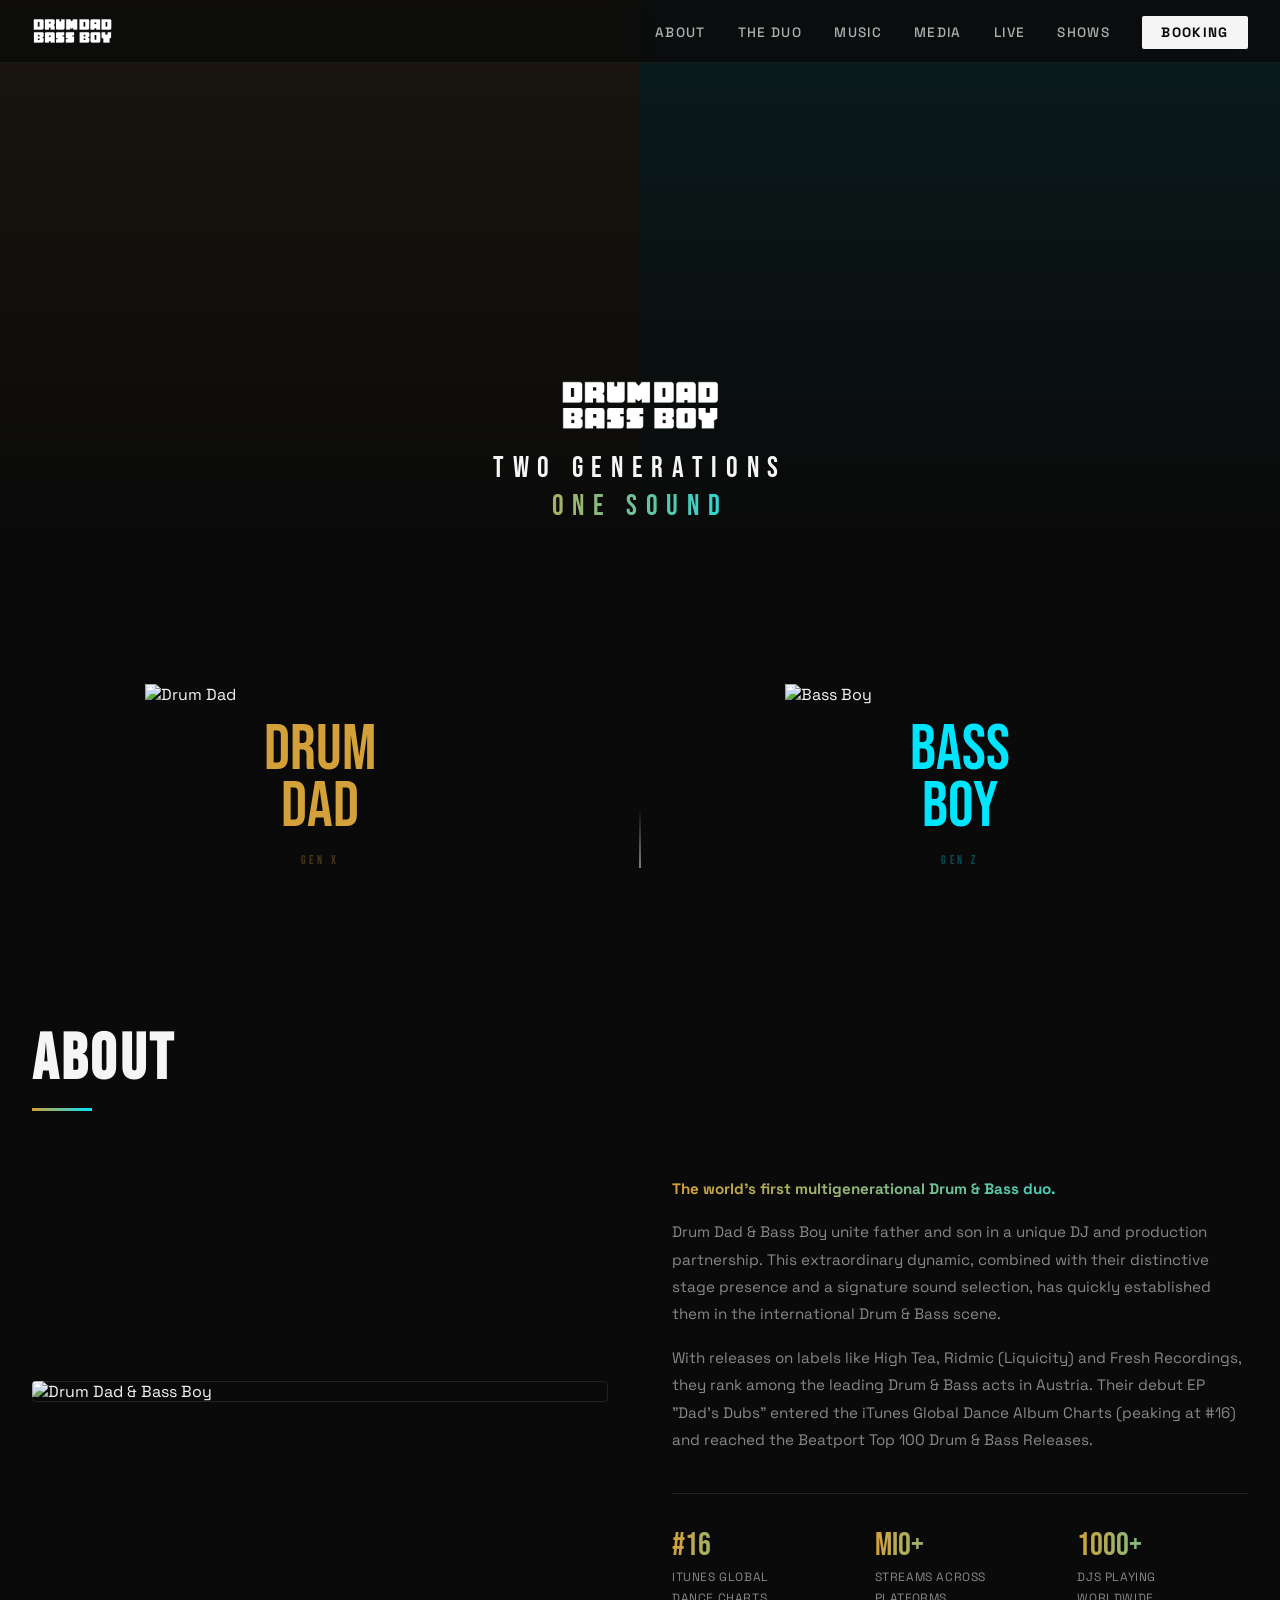
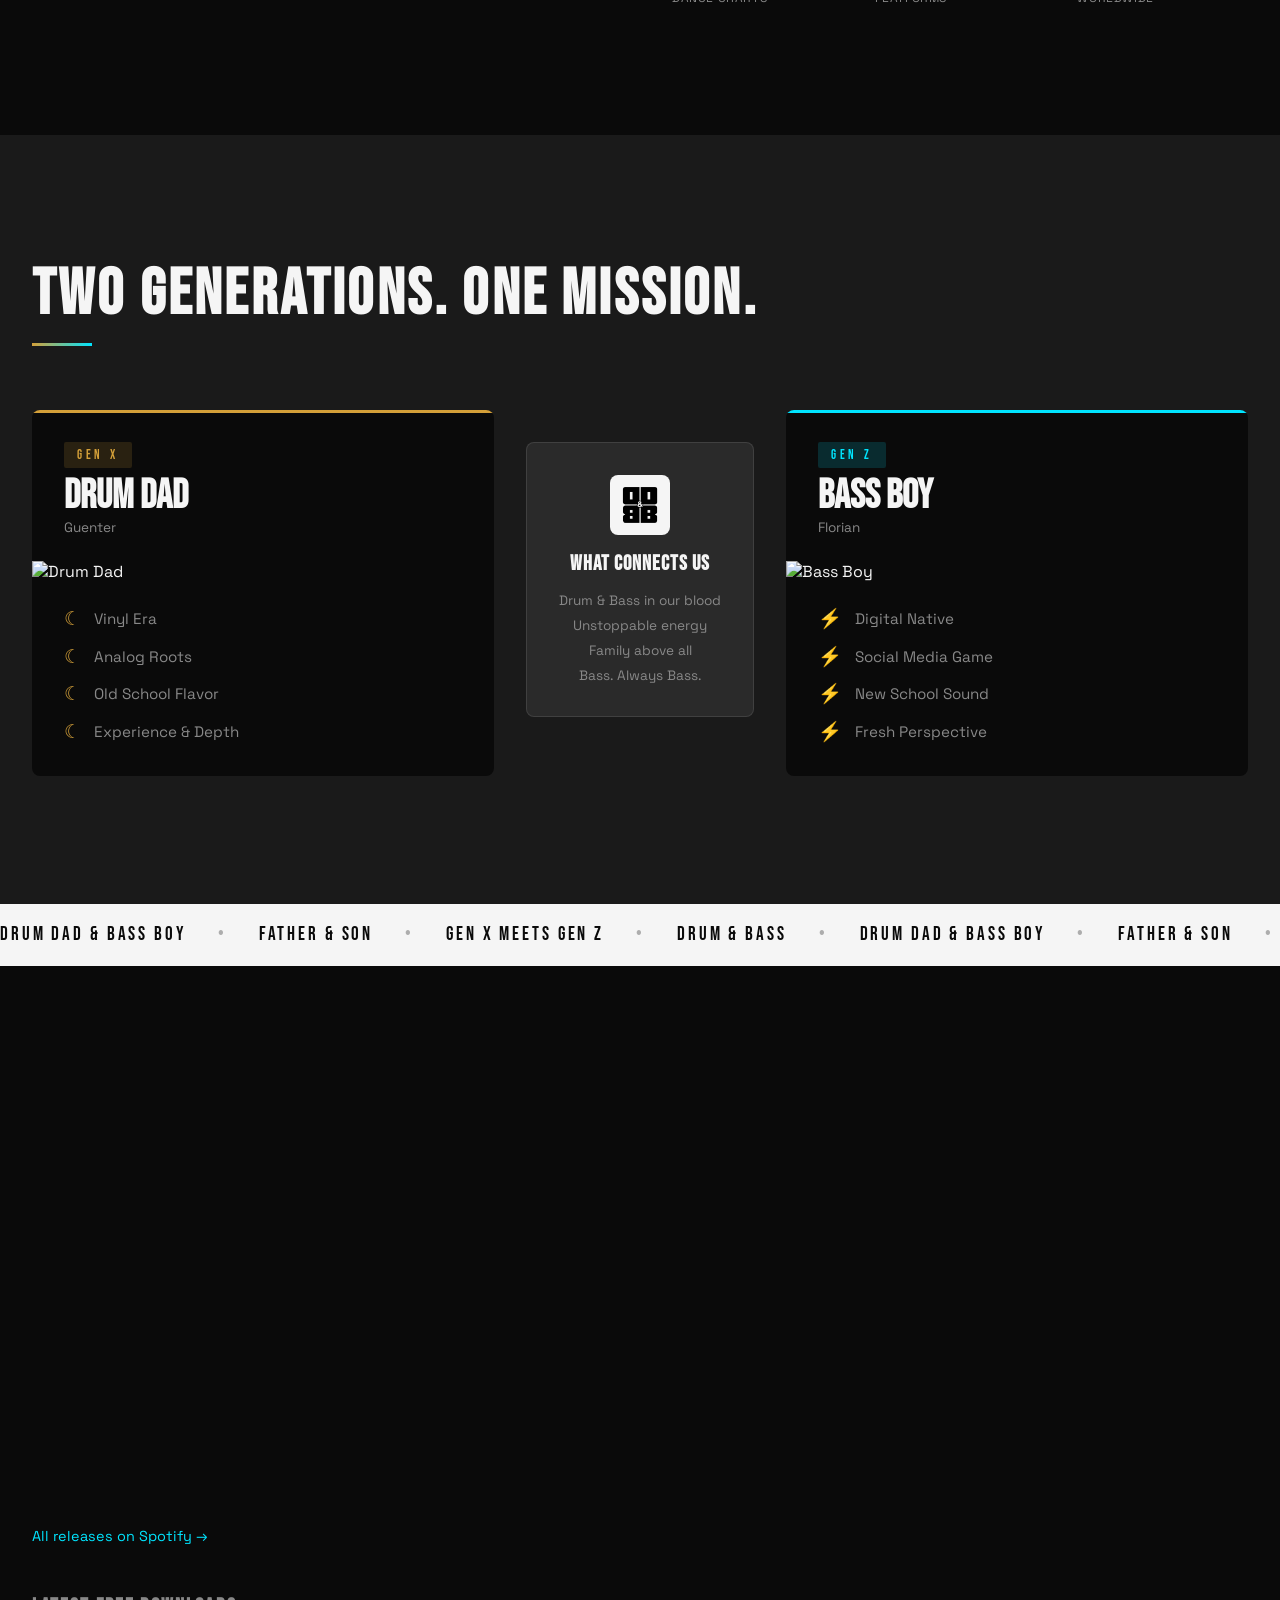
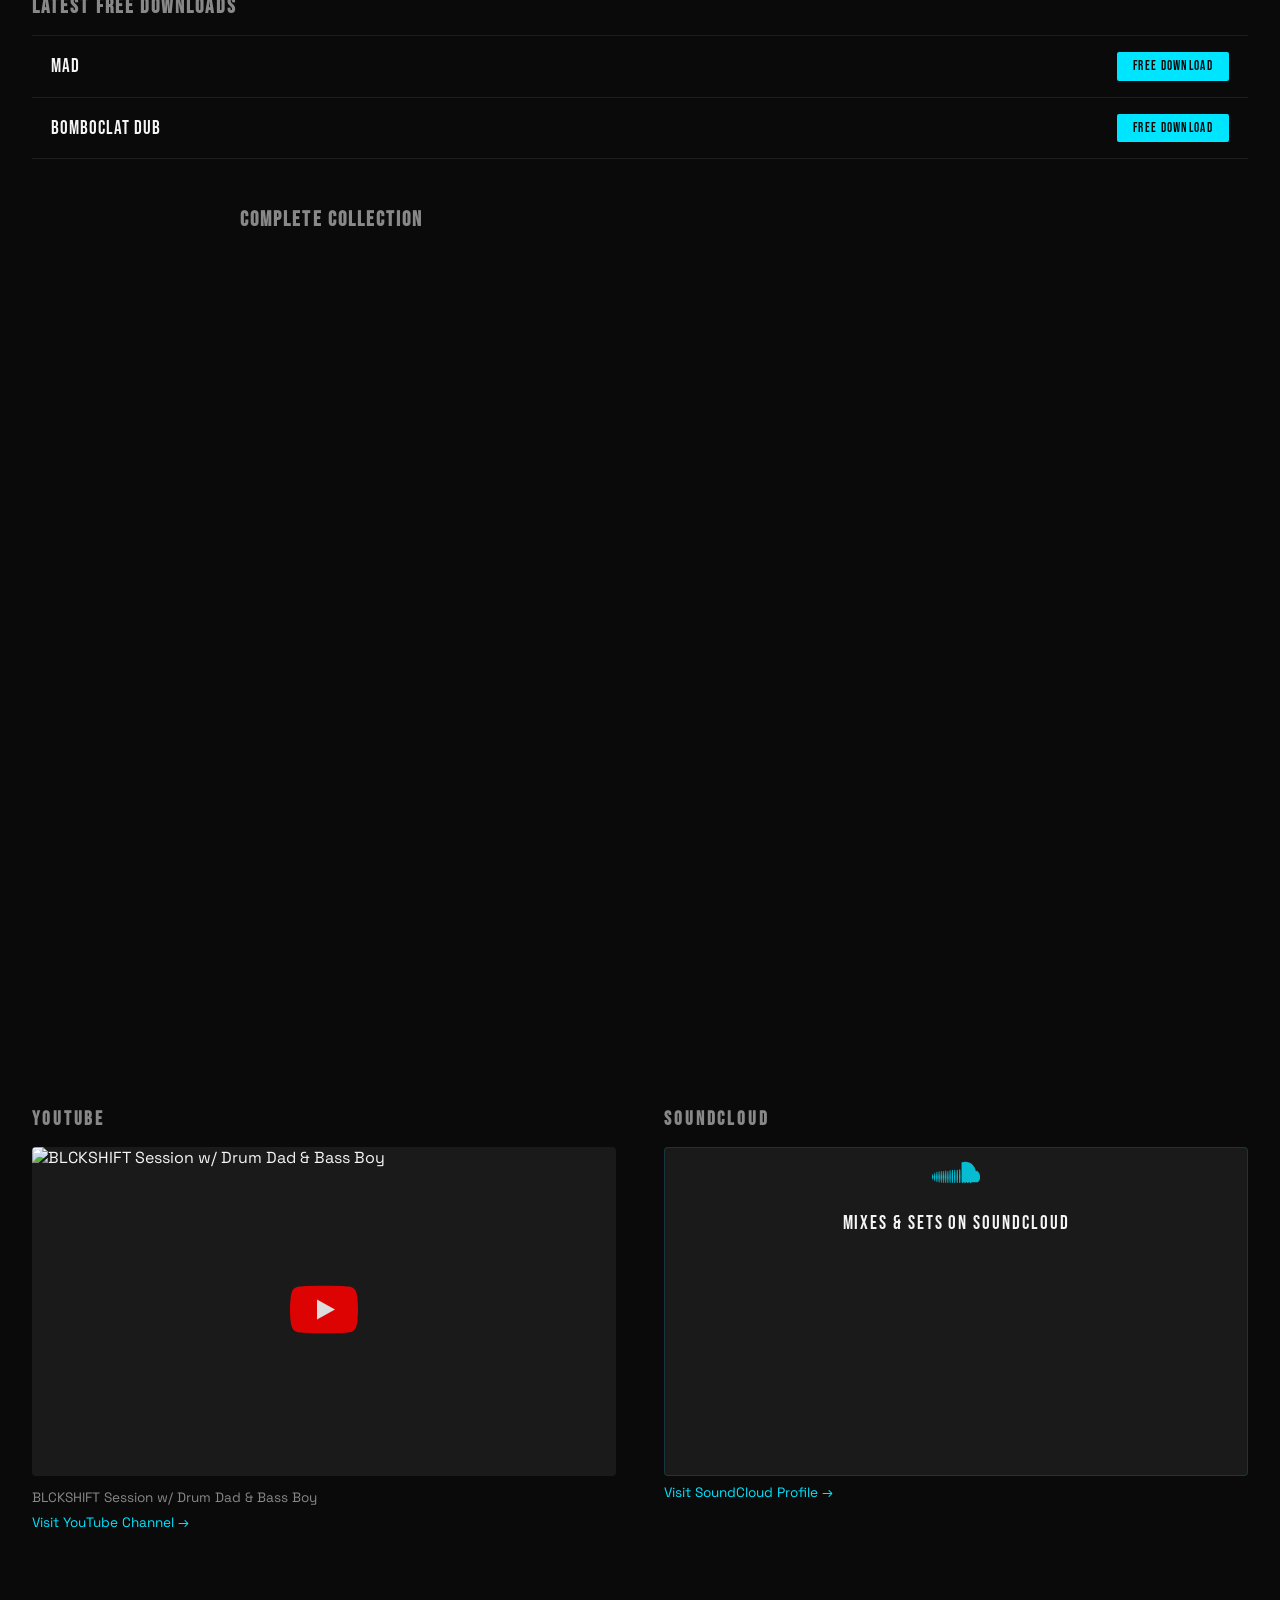
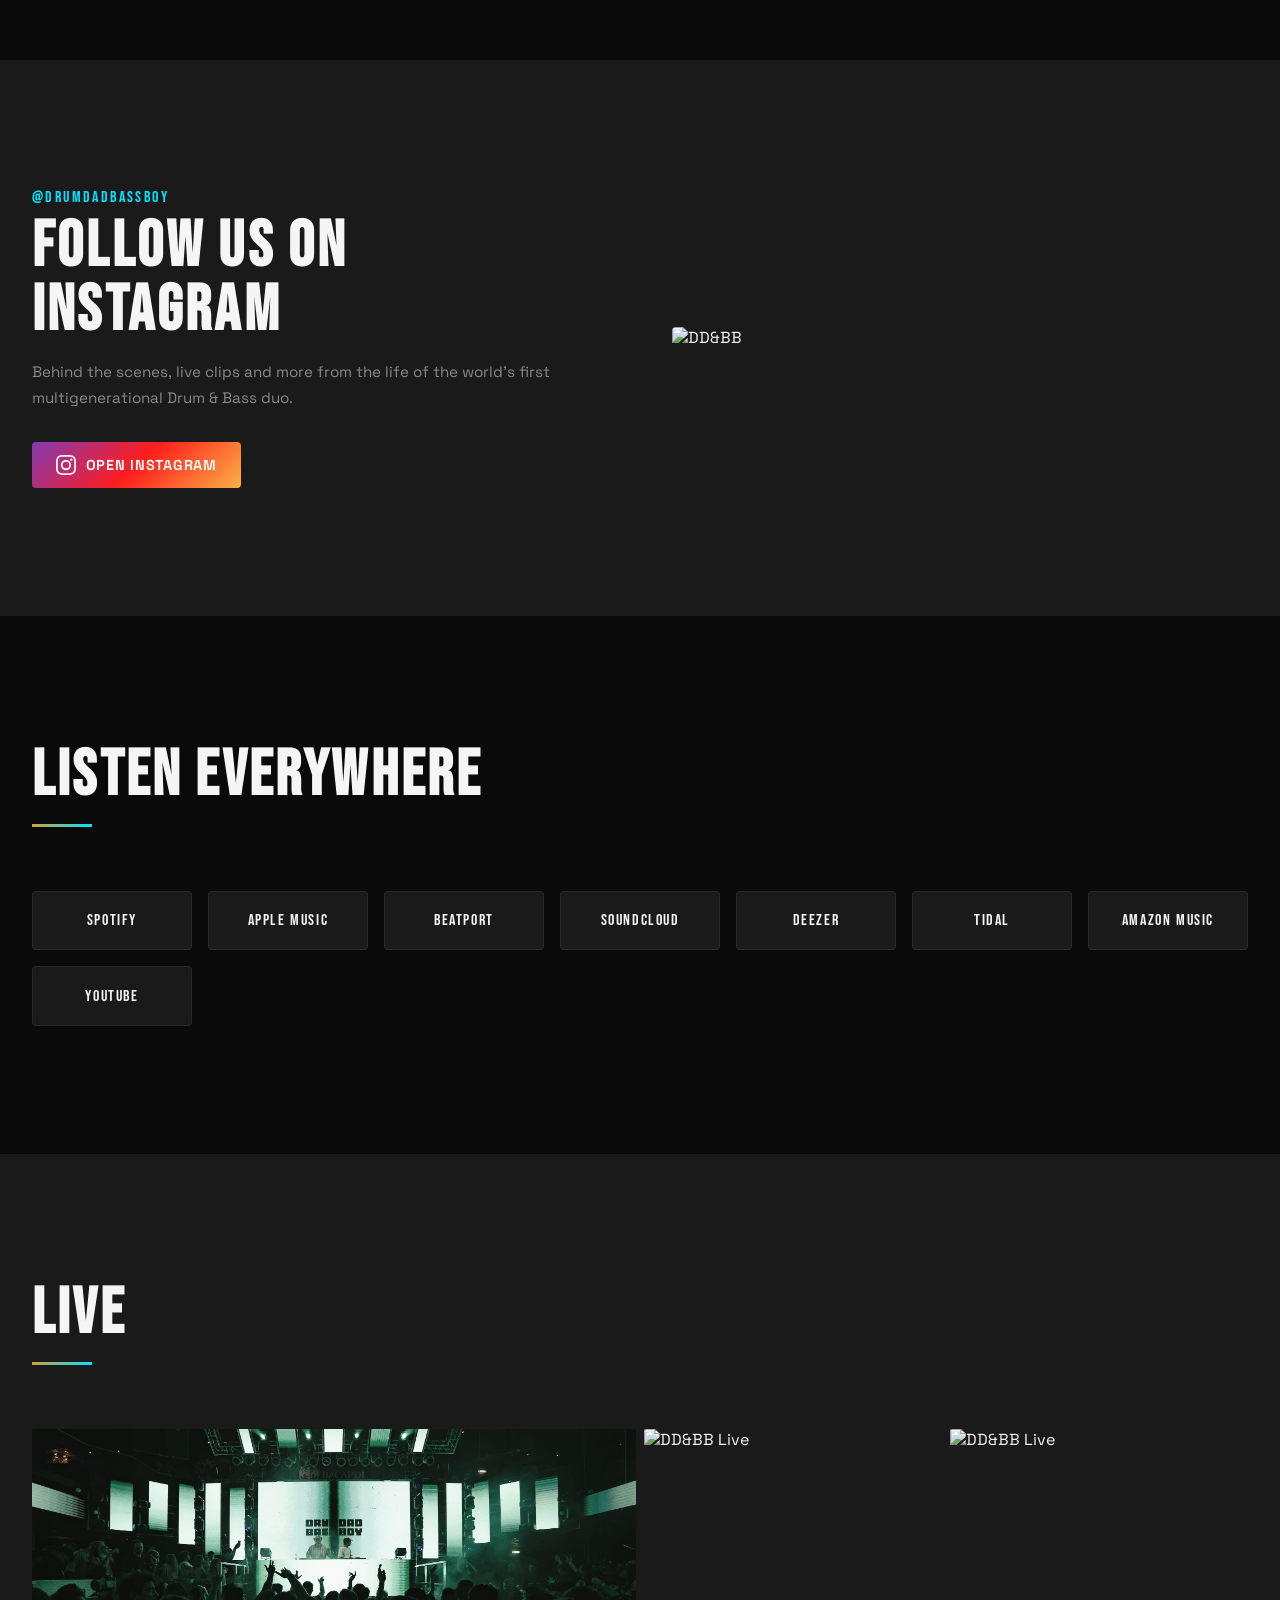
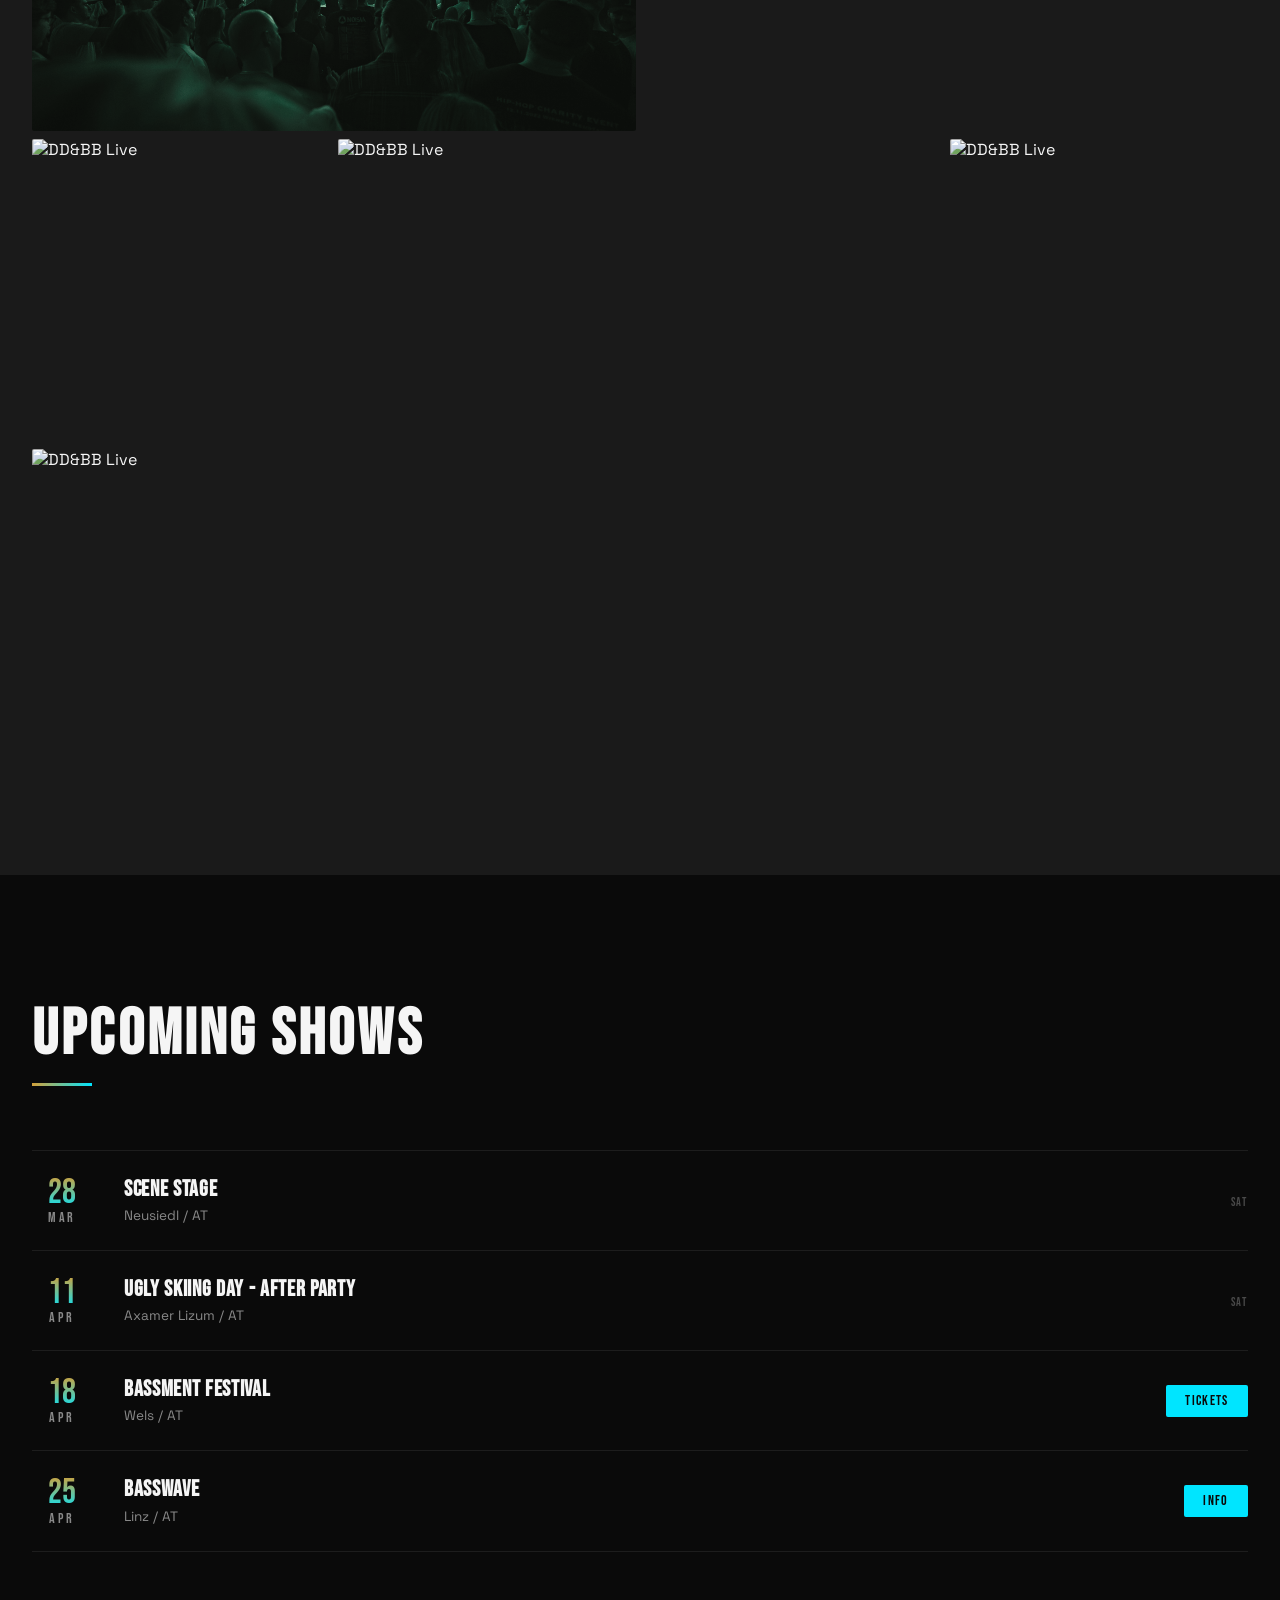
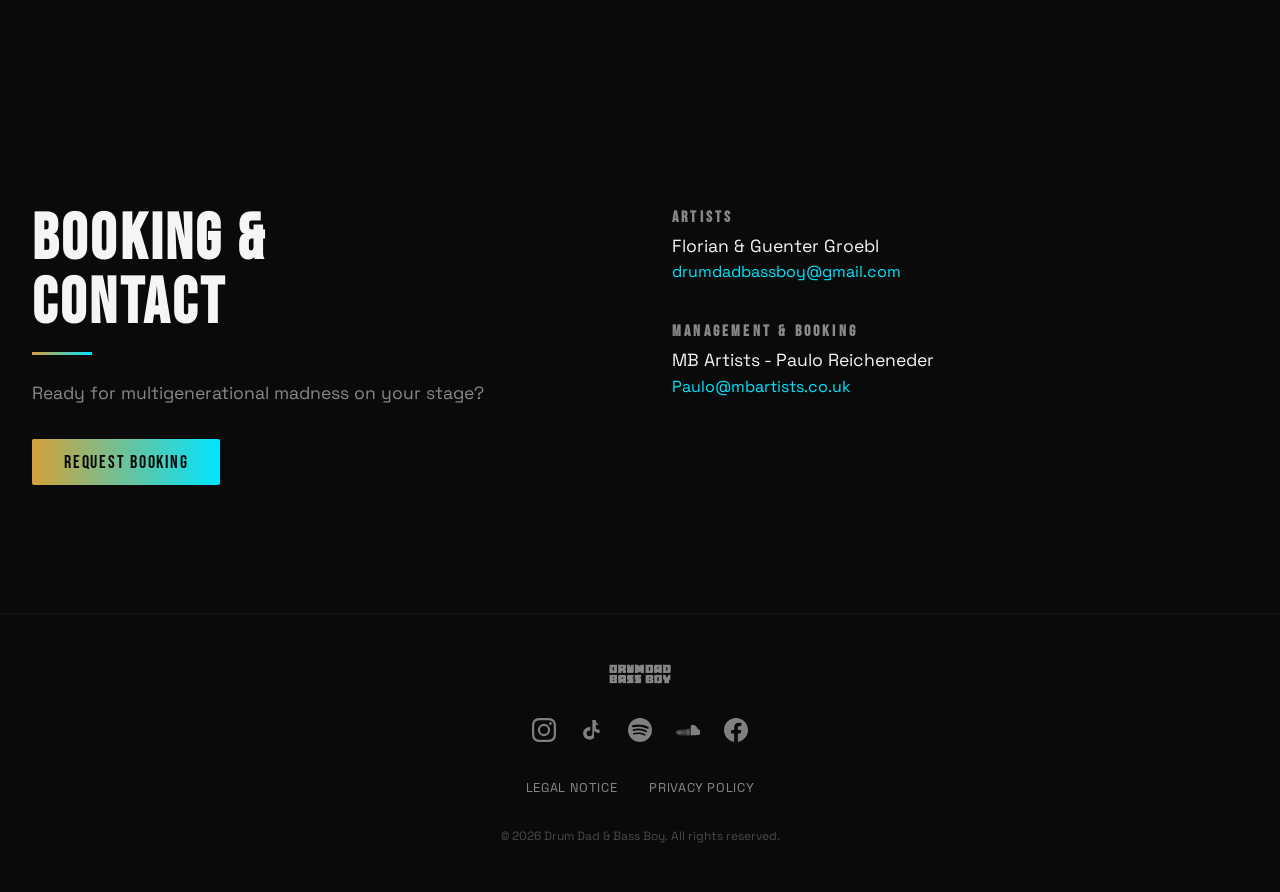
==== index.html @ fbc320bc "Initial commit: Drum Dad & Bass Boy homepage Full static website with hero, about, generations compa" ====
<!DOCTYPE html>
<html lang="en">
<head>
    <meta charset="UTF-8">
    <meta name="viewport" content="width=device-width, initial-scale=1.0">
    <title>Drum Dad & Bass Boy - The World's First Multigenerational DnB Duo</title>
    <meta name="description" content="Drum Dad & Bass Boy are the world's first multigenerational Drum & Bass duo. Father and son. Generation X meets Generation Z.">
    <link rel="preconnect" href="https://fonts.googleapis.com">
    <link rel="preconnect" href="https://fonts.gstatic.com" crossorigin>
    <link href="https://fonts.googleapis.com/css2?family=Space+Grotesk:wght@400;500;700&family=Bebas+Neue&display=swap" rel="stylesheet">
    <link rel="stylesheet" href="style.css">
    <link rel="stylesheet" href="legal.css">
</head>
<body>

    <!-- Navigation -->
    <nav class="nav" id="nav">
        <div class="nav-logo">
            <img src="assets/logo/DD&BB_LOGO_WHITE.png" alt="DD&BB Logo">
        </div>
        <button class="nav-toggle" id="navToggle" aria-label="Menu">
            <span></span>
            <span></span>
            <span></span>
        </button>
        <ul class="nav-links" id="navLinks">
            <li><a href="#about">About</a></li>
            <li><a href="#generations">The Duo</a></li>
            <li><a href="#music">Music</a></li>
            <li><a href="#media">Media</a></li>
            <li><a href="#live">Live</a></li>
            <li><a href="#shows">Shows</a></li>
            <li><a href="#booking" class="nav-cta">Booking</a></li>
        </ul>
    </nav>

    <!-- Hero Section - Split Screen -->
    <section class="hero" id="hero">
        <div class="hero-split hero-genx">
            <div class="hero-label">GEN X</div>
            <div class="hero-person">
                <img src="assets/images/DD-Look-1.png" alt="Drum Dad">
            </div>
            <div class="hero-name">DRUM<br>DAD</div>
        </div>
        <div class="hero-center">
            <div class="hero-logo">
                <img src="assets/logo/DD&BB_LOGO_WHITE.png" alt="Drum Dad & Bass Boy">
            </div>
            <div class="hero-tagline">
                <span class="tagline-line">Two Generations</span>
                <span class="tagline-line accent">One Sound</span>
            </div>
            <div class="hero-ampersand">&</div>
        </div>
        <div class="hero-split hero-genz">
            <div class="hero-label">GEN Z</div>
            <div class="hero-person">
                <img src="assets/images/BB-Look-1.png" alt="Bass Boy">
            </div>
            <div class="hero-name">BASS<br>BOY</div>
        </div>
        <div class="hero-scroll">
            <div class="scroll-line"></div>
        </div>
    </section>

    <!-- About Section -->
    <section class="section about" id="about">
        <div class="container">
            <div class="section-header">
                <h2 class="section-title">About</h2>
                <div class="section-line"></div>
            </div>
            <div class="about-content">
                <div class="about-image">
                    <img src="assets/images/DD&BB_2026_HQ.jpg" alt="Drum Dad & Bass Boy">
                </div>
                <div class="about-text">
                    <p class="about-lead">
                        The world's first multigenerational Drum&nbsp;&&nbsp;Bass duo.
                    </p>
                    <p>
                        Drum Dad & Bass Boy unite father and son in a unique DJ and production partnership.
                        This extraordinary dynamic, combined with their distinctive stage presence and a
                        signature sound selection, has quickly established them in the international Drum&nbsp;&&nbsp;Bass scene.
                    </p>
                    <p>
                        With releases on labels like High Tea, Ridmic (Liquicity) and Fresh Recordings, they rank
                        among the leading Drum&nbsp;&&nbsp;Bass acts in Austria. Their debut EP "Dad's Dubs" entered the
                        iTunes Global Dance Album Charts (peaking at #16) and reached the Beatport Top 100
                        Drum&nbsp;&&nbsp;Bass Releases.
                    </p>
                    <div class="about-stats">
                        <div class="stat">
                            <span class="stat-number">#16</span>
                            <span class="stat-label">iTunes Global<br>Dance Charts</span>
                        </div>
                        <div class="stat">
                            <span class="stat-number">Mio+</span>
                            <span class="stat-label">Streams across<br>Platforms</span>
                        </div>
                        <div class="stat">
                            <span class="stat-number">1000+</span>
                            <span class="stat-label">DJs playing<br>worldwide</span>
                        </div>
                    </div>
                </div>
            </div>
        </div>
    </section>

    <!-- Generations Section -->
    <section class="section generations" id="generations">
        <div class="container">
            <div class="section-header">
                <h2 class="section-title">Two Generations. One Mission.</h2>
                <div class="section-line"></div>
            </div>

            <div class="gen-comparison">
                <!-- Gen X Side -->
                <div class="gen-card gen-card-x">
                    <div class="gen-card-header">
                        <span class="gen-tag">GEN X</span>
                        <h3>DRUM DAD</h3>
                        <span class="gen-aka">Guenter</span>
                    </div>
                    <div class="gen-card-image">
                        <img src="assets/images/DD-Look-1.png" alt="Drum Dad">
                    </div>
                    <ul class="gen-traits">
                        <li><span class="trait-icon">&#9790;</span> Vinyl Era</li>
                        <li><span class="trait-icon">&#9790;</span> Analog Roots</li>
                        <li><span class="trait-icon">&#9790;</span> Old School Flavor</li>
                        <li><span class="trait-icon">&#9790;</span> Experience & Depth</li>
                    </ul>
                </div>

                <!-- Center - Shared -->
                <div class="gen-shared">
                    <div class="gen-shared-inner">
                        <div class="shared-icon">
                            <img src="assets/logo/DD&BB_BLACK.png" alt="DD&BB">
                        </div>
                        <h3>What Connects Us</h3>
                        <ul>
                            <li>Drum & Bass in our blood</li>
                            <li>Unstoppable energy</li>
                            <li>Family above all</li>
                            <li>Bass. Always Bass.</li>
                        </ul>
                    </div>
                </div>

                <!-- Gen Z Side -->
                <div class="gen-card gen-card-z">
                    <div class="gen-card-header">
                        <span class="gen-tag">GEN Z</span>
                        <h3>BASS BOY</h3>
                        <span class="gen-aka">Florian</span>
                    </div>
                    <div class="gen-card-image">
                        <img src="assets/images/BB-Look-1.png" alt="Bass Boy">
                    </div>
                    <ul class="gen-traits">
                        <li><span class="trait-icon">&#9889;</span> Digital Native</li>
                        <li><span class="trait-icon">&#9889;</span> Social Media Game</li>
                        <li><span class="trait-icon">&#9889;</span> New School Sound</li>
                        <li><span class="trait-icon">&#9889;</span> Fresh Perspective</li>
                    </ul>
                </div>
            </div>
        </div>
    </section>

    <!-- Marquee / Ticker -->
    <div class="ticker">
        <div class="ticker-inner">
            <span>DRUM DAD & BASS BOY</span>
            <span class="ticker-dot">&bull;</span>
            <span>FATHER & SON</span>
            <span class="ticker-dot">&bull;</span>
            <span>GEN X MEETS GEN Z</span>
            <span class="ticker-dot">&bull;</span>
            <span>DRUM & BASS</span>
            <span class="ticker-dot">&bull;</span>
            <span>DRUM DAD & BASS BOY</span>
            <span class="ticker-dot">&bull;</span>
            <span>FATHER & SON</span>
            <span class="ticker-dot">&bull;</span>
            <span>GEN X MEETS GEN Z</span>
            <span class="ticker-dot">&bull;</span>
            <span>DRUM & BASS</span>
            <span class="ticker-dot">&bull;</span>
            <span>DRUM DAD & BASS BOY</span>
            <span class="ticker-dot">&bull;</span>
            <span>FATHER & SON</span>
            <span class="ticker-dot">&bull;</span>
            <span>GEN X MEETS GEN Z</span>
            <span class="ticker-dot">&bull;</span>
            <span>DRUM & BASS</span>
            <span class="ticker-dot">&bull;</span>
        </div>
    </div>

    <!-- Music Section -->
    <section class="section music" id="music">
        <div class="container">
            <div class="section-header">
                <h2 class="section-title">Music</h2>
                <div class="section-line"></div>
            </div>
            <div class="music-grid">
                <!-- 2026 -->
                <div class="music-card music-card-featured">
                    <div class="music-card-inner">
                        <span class="music-year">2026</span>
                        <h3>Dad's Dubs Vol. 2</h3>
                        <p class="music-type">EP</p>
                    </div>
                </div>
                <div class="music-card">
                    <div class="music-card-inner">
                        <span class="music-year">2026</span>
                        <h3>STOP THE CAVALRY</h3>
                        <p class="music-type">Single</p>
                    </div>
                </div>
                <div class="music-card">
                    <div class="music-card-inner">
                        <span class="music-year">2026</span>
                        <h3>BOMBOCLAT DUB</h3>
                        <p class="music-type">Single</p>
                    </div>
                </div>
                <!-- 2025 -->
                <div class="music-card">
                    <div class="music-card-inner">
                        <span class="music-year">2025</span>
                        <h3>Let's Twist Again</h3>
                        <p class="music-type">Single</p>
                    </div>
                </div>
                <div class="music-card">
                    <div class="music-card-inner">
                        <span class="music-year">2025</span>
                        <h3>Fly</h3>
                        <p class="music-type">Single</p>
                    </div>
                </div>
                <div class="music-card">
                    <div class="music-card-inner">
                        <span class="music-year">2025</span>
                        <h3>HALLELUJAH</h3>
                        <p class="music-type">Single</p>
                    </div>
                </div>
                <div class="music-card">
                    <div class="music-card-inner">
                        <span class="music-year">2025</span>
                        <h3>ELECTRIC</h3>
                        <p class="music-type">Single</p>
                    </div>
                </div>
                <div class="music-card">
                    <div class="music-card-inner">
                        <span class="music-year">2025</span>
                        <h3>THIS IS WHY WE RAVE</h3>
                        <p class="music-type">Single</p>
                    </div>
                </div>
                <div class="music-card music-card-featured">
                    <div class="music-card-inner">
                        <span class="music-year">2025</span>
                        <h3>Dad's Dubs</h3>
                        <p class="music-type">EP</p>
                        <p class="music-chart">iTunes Global Dance Charts #16</p>
                    </div>
                </div>
                <div class="music-card">
                    <div class="music-card-inner">
                        <span class="music-year">2025</span>
                        <h3>DOJO</h3>
                        <p class="music-type">Single</p>
                    </div>
                </div>
            </div>

            <a href="https://open.spotify.com/artist/3UyclZxeiOyCtZyiWmUbBm" target="_blank" rel="noopener" class="music-all-link">
                All releases on Spotify &rarr;
            </a>

            <!-- Free Downloads -->
            <div class="music-free-downloads">
                <h3 class="music-player-title">Latest Free Downloads</h3>
                <div class="free-download-list">
                    <a href="https://soundcloud.com/exertrecords/drum-dad-bass-boy-mad-free" target="_blank" rel="noopener" class="free-download-item">
                        <span class="free-download-name">MAD</span>
                        <span class="free-download-btn">Free Download</span>
                    </a>
                    <a href="https://hypeddit.com/drumdadbassboy/bomboclatdub" target="_blank" rel="noopener" class="free-download-item">
                        <span class="free-download-name">BOMBOCLAT DUB</span>
                        <span class="free-download-btn">Free Download</span>
                    </a>
                </div>
            </div>

            <!-- Spotify Playlist Embed -->
            <div class="music-player">
                <h3 class="music-player-title">Complete Collection</h3>
                <iframe
                    style="border-radius:12px"
                    src="https://open.spotify.com/embed/playlist/08pdpqBhqSUFAJ5hPIXmwg?utm_source=generator&theme=0"
                    width="100%"
                    height="452"
                    frameBorder="0"
                    allowfullscreen=""
                    allow="autoplay; clipboard-write; encrypted-media; fullscreen; picture-in-picture"
                    loading="lazy">
                </iframe>
            </div>
        </div>
    </section>

    <!-- YouTube & SoundCloud Section -->
    <section class="section media" id="media">
        <div class="container">
            <div class="section-header">
                <h2 class="section-title">Videos & Mixes</h2>
                <div class="section-line"></div>
            </div>

            <div class="media-grid">
                <!-- YouTube -->
                <div class="media-block">
                    <h3 class="media-block-title">YouTube</h3>
                    <a href="https://www.youtube.com/watch?v=LeeassiC_Lw" target="_blank" rel="noopener" class="media-thumb">
                        <img src="https://img.youtube.com/vi/LeeassiC_Lw/maxresdefault.jpg" alt="BLCKSHIFT Session w/ Drum Dad &amp; Bass Boy" loading="lazy">
                        <div class="media-play-btn">
                            <svg viewBox="0 0 68 48" width="68" height="48"><path d="M66.52 7.74c-.78-2.93-2.49-5.41-5.42-6.19C55.79.13 34 0 34 0S12.21.13 6.9 1.55c-2.93.78-4.63 3.26-5.42 6.19C.06 13.05 0 24 0 24s.06 10.95 1.48 16.26c.78 2.93 2.49 5.41 5.42 6.19C12.21 47.87 34 48 34 48s21.79-.13 27.1-1.55c2.93-.78 4.63-3.26 5.42-6.19C67.94 34.95 68 24 68 24s-.06-10.95-1.48-16.26z" fill="red"/><path d="M45 24L27 14v20" fill="white"/></svg>
                        </div>
                    </a>
                    <p class="media-caption">BLCKSHIFT Session w/ Drum Dad & Bass Boy</p>
                    <a href="https://www.youtube.com/@drumdadbassboy/" target="_blank" rel="noopener" class="media-channel-link">
                        Visit YouTube Channel &rarr;
                    </a>
                </div>

                <!-- SoundCloud -->
                <div class="media-block">
                    <h3 class="media-block-title">SoundCloud</h3>
                    <a href="https://soundcloud.com/drumdadbassboy" target="_blank" rel="noopener" class="media-thumb media-thumb-sc">
                        <div class="media-sc-content">
                            <svg viewBox="0 0 24 24" width="48" height="48" fill="var(--genz-primary)" opacity="0.8"><path d="M1.175 12.225c-.051 0-.094.046-.101.1l-.233 2.154.233 2.105c.007.058.05.098.101.098.05 0 .09-.04.099-.098l.255-2.105-.27-2.154c-.009-.06-.05-.1-.1-.1m-.899.828c-.06 0-.091.037-.104.094L0 14.479l.172 1.282c.013.06.045.094.104.094.057 0 .09-.035.104-.094l.21-1.282-.21-1.332c-.014-.057-.047-.094-.104-.094m1.844-1.18c-.065 0-.11.05-.116.116l-.213 2.49.213 2.431c.006.065.051.116.116.116.063 0 .11-.051.116-.116l.236-2.431-.236-2.49c-.007-.066-.053-.115-.116-.115m.882-.138c-.073 0-.128.058-.132.131l-.2 2.628.2 2.572c.004.074.059.131.132.131s.127-.057.133-.131l.222-2.572-.222-2.628c-.006-.073-.06-.131-.133-.131m.903-.088c-.081 0-.142.063-.148.146l-.186 2.716.186 2.652c.006.082.067.146.148.146.079 0 .14-.064.148-.146l.209-2.652-.209-2.716c-.008-.083-.069-.146-.148-.146m.947-.157c-.09 0-.158.07-.164.162l-.175 2.873.175 2.766c.006.09.075.162.164.162.088 0 .157-.071.164-.162l.196-2.766-.196-2.873c-.007-.092-.076-.162-.164-.162m.986 0c-.098 0-.174.08-.179.178l-.164 2.873.164 2.783c.005.098.081.178.179.178.097 0 .173-.08.18-.178l.184-2.783-.184-2.873c-.007-.098-.083-.178-.18-.178m1.026-.263c-.105 0-.189.085-.192.192l-.153 3.136.153 2.798c.003.106.087.192.192.192.104 0 .189-.086.192-.192l.172-2.798-.172-3.136c-.003-.107-.088-.192-.192-.192m1.07.263c-.114 0-.204.093-.207.21l-.14 2.873.14 2.746c.003.116.093.21.207.21.113 0 .203-.094.207-.21l.16-2.746-.16-2.873c-.004-.117-.094-.21-.207-.21m1.11-.463c-.12 0-.219.1-.222.222l-.13 3.336.13 2.723c.003.121.102.222.222.222.12 0 .218-.101.222-.222l.146-2.723-.146-3.336c-.004-.122-.102-.222-.222-.222m1.15-.122c-.13 0-.235.108-.236.24l-.12 3.459.12 2.689c.001.13.107.238.236.238.13 0 .235-.108.238-.238l.134-2.689-.134-3.46c-.003-.13-.108-.239-.238-.239m1.186-.092c-.137 0-.249.114-.251.253l-.11 3.551.11 2.665c.002.138.114.253.251.253.138 0 .25-.115.254-.253l.123-2.665-.123-3.551c-.004-.139-.116-.253-.254-.253m1.225.012c-.146 0-.267.122-.268.27l-.099 3.539.099 2.64c.001.147.122.27.268.27.146 0 .266-.123.27-.27l.112-2.64-.112-3.54c-.004-.147-.124-.269-.27-.269m1.264-.207c-.154 0-.283.13-.284.287l-.089 3.746.089 2.613c.001.155.13.287.284.287.154 0 .282-.132.286-.287l.1-2.613-.1-3.746c-.004-.157-.132-.287-.286-.287m1.303-.07c-.162 0-.298.137-.3.301l-.078 3.816.078 2.587c.002.163.138.301.3.301.163 0 .298-.138.302-.301l.088-2.587-.088-3.816c-.004-.164-.14-.3-.302-.3m1.334.262c-.17 0-.312.145-.314.317l-.067 3.554.067 2.56c.002.17.144.316.314.316.17 0 .312-.146.316-.316l.076-2.56-.076-3.554c-.004-.172-.146-.317-.316-.317m1.378-.586c-.177 0-.324.15-.326.33l-.057 4.14.057 2.528c.002.178.149.33.326.33.177 0 .324-.152.328-.33l.064-2.528-.064-4.14c-.004-.18-.15-.33-.328-.33m1.41.334c-.186 0-.34.155-.34.344l-.048 3.806.048 2.504c0 .188.154.344.34.344.187 0 .34-.157.344-.344l.054-2.504-.054-3.806c-.003-.189-.157-.344-.344-.344m3.693.93c-.397 0-.779.065-1.137.19-.236-2.671-2.497-4.754-5.258-4.754-.537 0-1.063.086-1.562.247-.186.061-.25.124-.251.247v9.394c.002.13.106.24.236.25h7.972A3.25 3.25 0 0024 14.122a3.25 3.25 0 00-3.248-3.248"/></svg>
                            <span class="media-sc-label">Mixes & Sets on SoundCloud</span>
                        </div>
                    </a>
                    <a href="https://soundcloud.com/drumdadbassboy" target="_blank" rel="noopener" class="media-channel-link">
                        Visit SoundCloud Profile &rarr;
                    </a>
                </div>
            </div>
        </div>
    </section>

    <!-- Instagram Section -->
    <section class="section instagram" id="instagram">
        <div class="container">
            <div class="instagram-cta">
                <div class="instagram-text">
                    <span class="instagram-tag">@drumdadbassboy</span>
                    <h2 class="section-title">Follow Us on Instagram</h2>
                    <p class="instagram-desc">Behind the scenes, live clips and more from the life of the world's first multigenerational Drum & Bass duo.</p>
                    <a href="https://www.instagram.com/drumdadbassboy/" target="_blank" rel="noopener" class="instagram-btn">
                        <svg viewBox="0 0 24 24" width="20" height="20" fill="currentColor"><path d="M12 2.163c3.204 0 3.584.012 4.85.07 3.252.148 4.771 1.691 4.919 4.919.058 1.265.069 1.645.069 4.849 0 3.205-.012 3.584-.069 4.849-.149 3.225-1.664 4.771-4.919 4.919-1.266.058-1.644.07-4.85.07-3.204 0-3.584-.012-4.849-.07-3.26-.149-4.771-1.699-4.919-4.92-.058-1.265-.07-1.644-.07-4.849 0-3.204.013-3.583.07-4.849.149-3.227 1.664-4.771 4.919-4.919 1.266-.057 1.645-.069 4.849-.069zM12 0C8.741 0 8.333.014 7.053.072 2.695.272.273 2.69.073 7.052.014 8.333 0 8.741 0 12c0 3.259.014 3.668.072 4.948.2 4.358 2.618 6.78 6.98 6.98C8.333 23.986 8.741 24 12 24c3.259 0 3.668-.014 4.948-.072 4.354-.2 6.782-2.618 6.979-6.98.059-1.28.073-1.689.073-4.948 0-3.259-.014-3.667-.072-4.947-.196-4.354-2.617-6.78-6.979-6.98C15.668.014 15.259 0 12 0zm0 5.838a6.162 6.162 0 100 12.324 6.162 6.162 0 000-12.324zM12 16a4 4 0 110-8 4 4 0 010 8zm6.406-11.845a1.44 1.44 0 100 2.881 1.44 1.44 0 000-2.881z"/></svg>
                        Open Instagram
                    </a>
                </div>
                <div class="instagram-visual">
                    <img src="assets/images/DDBB-LOOK-1.png" alt="DD&BB" loading="lazy">
                </div>
            </div>
        </div>
    </section>

    <!-- Platforms Section -->
    <section class="section platforms" id="platforms">
        <div class="container">
            <div class="section-header">
                <h2 class="section-title">Listen Everywhere</h2>
                <div class="section-line"></div>
            </div>
            <div class="platforms-grid">
                <a href="https://open.spotify.com/artist/3UyclZxeiOyCtZyiWmUbBm" target="_blank" rel="noopener" class="platform-link">
                    <span class="platform-name">Spotify</span>
                </a>
                <a href="https://music.apple.com/at/artist/drum-dad-bass-boy/1734491818" target="_blank" rel="noopener" class="platform-link">
                    <span class="platform-name">Apple Music</span>
                </a>
                <a href="https://www.beatport.com/artist/drum-dad-and-bass-boy/1178076" target="_blank" rel="noopener" class="platform-link">
                    <span class="platform-name">Beatport</span>
                </a>
                <a href="https://soundcloud.com/drumdadbassboy" target="_blank" rel="noopener" class="platform-link">
                    <span class="platform-name">SoundCloud</span>
                </a>
                <a href="https://www.deezer.com/artist/244498212" target="_blank" rel="noopener" class="platform-link">
                    <span class="platform-name">Deezer</span>
                </a>
                <a href="https://tidal.com/browse/artist/43642683" target="_blank" rel="noopener" class="platform-link">
                    <span class="platform-name">Tidal</span>
                </a>
                <a href="https://music.amazon.com/artists/B0CY54X8BW/drum-dad-bass-boy" target="_blank" rel="noopener" class="platform-link">
                    <span class="platform-name">Amazon Music</span>
                </a>
                <a href="https://www.youtube.com/@drumdadbassboy/" target="_blank" rel="noopener" class="platform-link">
                    <span class="platform-name">YouTube</span>
                </a>
            </div>
        </div>
    </section>

    <!-- Live / Gallery Section -->
    <section class="section live" id="live">
        <div class="container">
            <div class="section-header">
                <h2 class="section-title">Live</h2>
                <div class="section-line"></div>
            </div>
            <div class="gallery">
                <div class="gallery-item gallery-large">
                    <img src="assets/images/DD&BB_LIVE_1.jpg" alt="DD&BB Live" loading="lazy">
                </div>
                <div class="gallery-item">
                    <img src="assets/images/DD&BB_LIVE_2.jpg" alt="DD&BB Live" loading="lazy">
                </div>
                <div class="gallery-item">
                    <img src="assets/images/DD&BB_LIVE_7.jpg" alt="DD&BB Live" loading="lazy">
                </div>
                <div class="gallery-item">
                    <img src="assets/images/DD&BB_LIVE_11.jpg" alt="DD&BB Live" loading="lazy">
                </div>
                <div class="gallery-item gallery-large">
                    <img src="assets/images/DD&BB_LIVE_13.jpg" alt="DD&BB Live" loading="lazy">
                </div>
                <div class="gallery-item">
                    <img src="assets/images/DD&BB_LIVE_14.jpg" alt="DD&BB Live" loading="lazy">
                </div>
                <div class="gallery-item">
                    <img src="assets/images/DD&BB_LIVE_15.jpg" alt="DD&BB Live" loading="lazy">
                </div>
            </div>
        </div>
    </section>

    <!-- Shows / Events Section -->
    <section class="section shows" id="shows">
        <div class="container">
            <div class="section-header">
                <h2 class="section-title">Upcoming Shows</h2>
                <div class="section-line"></div>
            </div>
            <div class="shows-list">
                <div class="show-item">
                    <div class="show-date">
                        <span class="show-day">28</span>
                        <span class="show-month">MAR</span>
                    </div>
                    <div class="show-info">
                        <h3>Scene Stage</h3>
                        <p class="show-location">Neusiedl / AT</p>
                    </div>
                    <div class="show-action">
                        <span class="show-badge">SAT</span>
                    </div>
                </div>
                <div class="show-item">
                    <div class="show-date">
                        <span class="show-day">11</span>
                        <span class="show-month">APR</span>
                    </div>
                    <div class="show-info">
                        <h3>Ugly Skiing Day - After Party</h3>
                        <p class="show-location">Axamer Lizum / AT</p>
                    </div>
                    <div class="show-action">
                        <span class="show-badge">SAT</span>
                    </div>
                </div>
                <div class="show-item">
                    <div class="show-date">
                        <span class="show-day">18</span>
                        <span class="show-month">APR</span>
                    </div>
                    <div class="show-info">
                        <h3>Bassment Festival</h3>
                        <p class="show-location">Wels / AT</p>
                    </div>
                    <div class="show-action">
                        <a href="https://bassmentfestival.at/" target="_blank" rel="noopener" class="show-ticket">Tickets</a>
                    </div>
                </div>
                <div class="show-item">
                    <div class="show-date">
                        <span class="show-day">25</span>
                        <span class="show-month">APR</span>
                    </div>
                    <div class="show-info">
                        <h3>Basswave</h3>
                        <p class="show-location">Linz / AT</p>
                    </div>
                    <div class="show-action">
                        <a href="https://www.instagram.com/basswave_at/" target="_blank" rel="noopener" class="show-ticket">Info</a>
                    </div>
                </div>
            </div>
        </div>
    </section>

    <!-- Booking / Contact Section -->
    <section class="section booking" id="booking">
        <div class="container">
            <div class="booking-split">
                <div class="booking-left">
                    <h2 class="section-title">Booking &<br>Contact</h2>
                    <div class="section-line"></div>
                    <p class="booking-subtitle">Ready for multigenerational madness on your stage?</p>
                    <a href="https://one.systemonesoftware.com/webform.aspx?key=52d2dc16ae8e4235872e2414a0d36c4e" target="_blank" rel="noopener" class="booking-request-btn">Request Booking</a>
                </div>
                <div class="booking-right">
                    <div class="booking-contact">
                        <div class="contact-block">
                            <h3>Artists</h3>
                            <p>Florian & Guenter Groebl</p>
                            <a href="mailto:drumdadbassboy@gmail.com">drumdadbassboy@gmail.com</a>
                        </div>
                        <div class="contact-block">
                            <h3>Management & Booking</h3>
                            <p>MB Artists - Paulo Reicheneder</p>
                            <a href="mailto:Paulo@mbartists.co.uk">Paulo@mbartists.co.uk</a>
                        </div>
                    </div>
                </div>
            </div>
        </div>
    </section>

    <!-- Footer -->
    <footer class="footer">
        <div class="container">
            <div class="footer-inner">
                <div class="footer-logo">
                    <img src="assets/logo/DD&BB_LOGO_WHITE.png" alt="DD&BB">
                </div>
                <div class="footer-social">
                    <a href="https://www.instagram.com/drumdadbassboy/" target="_blank" rel="noopener" aria-label="Instagram">
                        <svg viewBox="0 0 24 24" width="24" height="24" fill="currentColor"><path d="M12 2.163c3.204 0 3.584.012 4.85.07 3.252.148 4.771 1.691 4.919 4.919.058 1.265.069 1.645.069 4.849 0 3.205-.012 3.584-.069 4.849-.149 3.225-1.664 4.771-4.919 4.919-1.266.058-1.644.07-4.85.07-3.204 0-3.584-.012-4.849-.07-3.26-.149-4.771-1.699-4.919-4.92-.058-1.265-.07-1.644-.07-4.849 0-3.204.013-3.583.07-4.849.149-3.227 1.664-4.771 4.919-4.919 1.266-.057 1.645-.069 4.849-.069zM12 0C8.741 0 8.333.014 7.053.072 2.695.272.273 2.69.073 7.052.014 8.333 0 8.741 0 12c0 3.259.014 3.668.072 4.948.2 4.358 2.618 6.78 6.98 6.98C8.333 23.986 8.741 24 12 24c3.259 0 3.668-.014 4.948-.072 4.354-.2 6.782-2.618 6.979-6.98.059-1.28.073-1.689.073-4.948 0-3.259-.014-3.667-.072-4.947-.196-4.354-2.617-6.78-6.979-6.98C15.668.014 15.259 0 12 0zm0 5.838a6.162 6.162 0 100 12.324 6.162 6.162 0 000-12.324zM12 16a4 4 0 110-8 4 4 0 010 8zm6.406-11.845a1.44 1.44 0 100 2.881 1.44 1.44 0 000-2.881z"/></svg>
                    </a>
                    <a href="https://www.tiktok.com/@drumdadbassboy" target="_blank" rel="noopener" aria-label="TikTok">
                        <svg viewBox="0 0 24 24" width="24" height="24" fill="currentColor"><path d="M19.59 6.69a4.83 4.83 0 01-3.77-4.25V2h-3.45v13.67a2.89 2.89 0 01-2.88 2.5 2.89 2.89 0 01-2.89-2.89 2.89 2.89 0 012.89-2.89c.28 0 .54.04.79.1v-3.5a6.37 6.37 0 00-.79-.05A6.34 6.34 0 003.15 15.2a6.34 6.34 0 0010.86 4.48V13a8.28 8.28 0 005.58 2.16V11.7a4.83 4.83 0 01-3.77-1.24V6.69h3.77z"/></svg>
                    </a>
                    <a href="https://open.spotify.com/artist/3UyclZxeiOyCtZyiWmUbBm" target="_blank" rel="noopener" aria-label="Spotify">
                        <svg viewBox="0 0 24 24" width="24" height="24" fill="currentColor"><path d="M12 0C5.4 0 0 5.4 0 12s5.4 12 12 12 12-5.4 12-12S18.66 0 12 0zm5.521 17.34c-.24.359-.66.48-1.021.24-2.82-1.74-6.36-2.101-10.561-1.141-.418.122-.779-.179-.899-.539-.12-.421.18-.78.54-.9 4.56-1.021 8.52-.6 11.64 1.32.42.18.479.659.301 1.02zm1.44-3.3c-.301.42-.841.6-1.262.3-3.239-1.98-8.159-2.58-11.939-1.38-.479.12-1.02-.12-1.14-.6-.12-.48.12-1.021.6-1.141C9.6 9.9 15 10.561 18.72 12.84c.361.181.54.78.241 1.2zm.12-3.36C15.24 8.4 8.82 8.16 5.16 9.301c-.6.179-1.2-.181-1.38-.721-.18-.601.18-1.2.72-1.381 4.26-1.26 11.28-1.02 15.721 1.621.539.3.719 1.02.419 1.56-.299.421-1.02.599-1.559.3z"/></svg>
                    </a>
                    <a href="https://soundcloud.com/drumdadbassboy" target="_blank" rel="noopener" aria-label="SoundCloud">
                        <svg viewBox="0 0 24 24" width="24" height="24" fill="currentColor"><path d="M1.175 12.225c-.051 0-.094.046-.101.1l-.233 2.154.233 2.105c.007.058.05.098.101.098.05 0 .09-.04.099-.098l.255-2.105-.27-2.154c-.009-.06-.05-.1-.1-.1m-.899.828c-.06 0-.091.037-.104.094L0 14.479l.172 1.282c.013.06.045.094.104.094.057 0 .09-.035.104-.094l.21-1.282-.21-1.332c-.014-.057-.047-.094-.104-.094m1.844-1.18c-.065 0-.11.05-.116.116l-.213 2.49.213 2.431c.006.065.051.116.116.116.063 0 .11-.051.116-.116l.236-2.431-.236-2.49c-.007-.066-.053-.115-.116-.115m.882-.138c-.073 0-.128.058-.132.131l-.2 2.628.2 2.572c.004.074.059.131.132.131s.127-.057.133-.131l.222-2.572-.222-2.628c-.006-.073-.06-.131-.133-.131m.903-.088c-.081 0-.142.063-.148.146l-.186 2.716.186 2.652c.006.082.067.146.148.146.079 0 .14-.064.148-.146l.209-2.652-.209-2.716c-.008-.083-.069-.146-.148-.146m.947-.157c-.09 0-.158.07-.164.162l-.175 2.873.175 2.766c.006.09.075.162.164.162.088 0 .157-.071.164-.162l.196-2.766-.196-2.873c-.007-.092-.076-.162-.164-.162m.986 0c-.098 0-.174.08-.179.178l-.164 2.873.164 2.783c.005.098.081.178.179.178.097 0 .173-.08.18-.178l.184-2.783-.184-2.873c-.007-.098-.083-.178-.18-.178m1.026-.263c-.105 0-.189.085-.192.192l-.153 3.136.153 2.798c.003.106.087.192.192.192.104 0 .189-.086.192-.192l.172-2.798-.172-3.136c-.003-.107-.088-.192-.192-.192m1.07.263c-.114 0-.204.093-.207.21l-.14 2.873.14 2.746c.003.116.093.21.207.21.113 0 .203-.094.207-.21l.16-2.746-.16-2.873c-.004-.117-.094-.21-.207-.21m1.11-.463c-.12 0-.219.1-.222.222l-.13 3.336.13 2.723c.003.121.102.222.222.222.12 0 .218-.101.222-.222l.146-2.723-.146-3.336c-.004-.122-.102-.222-.222-.222m1.15-.122c-.13 0-.235.108-.236.24l-.12 3.459.12 2.689c.001.13.107.238.236.238.13 0 .235-.108.238-.238l.134-2.689-.134-3.46c-.003-.13-.108-.239-.238-.239m1.186-.092c-.137 0-.249.114-.251.253l-.11 3.551.11 2.665c.002.138.114.253.251.253.138 0 .25-.115.254-.253l.123-2.665-.123-3.551c-.004-.139-.116-.253-.254-.253m1.225.012c-.146 0-.267.122-.268.27l-.099 3.539.099 2.64c.001.147.122.27.268.27.146 0 .266-.123.27-.27l.112-2.64-.112-3.54c-.004-.147-.124-.269-.27-.269m1.264-.207c-.154 0-.283.13-.284.287l-.089 3.746.089 2.613c.001.155.13.287.284.287.154 0 .282-.132.286-.287l.1-2.613-.1-3.746c-.004-.157-.132-.287-.286-.287m1.303-.07c-.162 0-.298.137-.3.301l-.078 3.816.078 2.587c.002.163.138.301.3.301.163 0 .298-.138.302-.301l.088-2.587-.088-3.816c-.004-.164-.14-.3-.302-.3m1.334.262c-.17 0-.312.145-.314.317l-.067 3.554.067 2.56c.002.17.144.316.314.316.17 0 .312-.146.316-.316l.076-2.56-.076-3.554c-.004-.172-.146-.317-.316-.317m1.378-.586c-.177 0-.324.15-.326.33l-.057 4.14.057 2.528c.002.178.149.33.326.33.177 0 .324-.152.328-.33l.064-2.528-.064-4.14c-.004-.18-.15-.33-.328-.33m1.41.334c-.186 0-.34.155-.34.344l-.048 3.806.048 2.504c0 .188.154.344.34.344.187 0 .34-.157.344-.344l.054-2.504-.054-3.806c-.003-.189-.157-.344-.344-.344m3.693.93c-.397 0-.779.065-1.137.19-.236-2.671-2.497-4.754-5.258-4.754-.537 0-1.063.086-1.562.247-.186.061-.25.124-.251.247v9.394c.002.13.106.24.236.25h7.972A3.25 3.25 0 0024 14.122a3.25 3.25 0 00-3.248-3.248"/></svg>
                    </a>
                    <a href="https://www.facebook.com/drumdadbassboy" target="_blank" rel="noopener" aria-label="Facebook">
                        <svg viewBox="0 0 24 24" width="24" height="24" fill="currentColor"><path d="M24 12.073c0-6.627-5.373-12-12-12s-12 5.373-12 12c0 5.99 4.388 10.954 10.125 11.854v-8.385H7.078v-3.47h3.047V9.43c0-3.007 1.792-4.669 4.533-4.669 1.312 0 2.686.235 2.686.235v2.953H15.83c-1.491 0-1.956.925-1.956 1.874v2.25h3.328l-.532 3.47h-2.796v8.385C19.612 23.027 24 18.062 24 12.073z"/></svg>
                    </a>
                </div>
                <div class="footer-legal">
                    <a href="impressum.html">Legal Notice</a>
                    <a href="datenschutz.html">Privacy Policy</a>
                </div>
                <div class="footer-bottom">
                    <p>&copy; 2026 Drum Dad & Bass Boy. All rights reserved.</p>
                </div>
            </div>
        </div>
    </footer>

    <script src="script.js"></script>
</body>
</html>
---- style.css ----
/* ============================================
   DRUM DAD & BASS BOY - Homepage
   Gen X meets Gen Z Design System
   ============================================ */

:root {
    --black: #0a0a0a;
    --white: #f5f5f5;
    --grey-dark: #1a1a1a;
    --grey: #2a2a2a;
    --grey-light: #888;

    /* Gen X: warm, analog, golden */
    --genx-primary: #d4a039;
    --genx-glow: rgba(212, 160, 57, 0.3);

    /* Gen Z: cool, digital, electric */
    --genz-primary: #00e5ff;
    --genz-glow: rgba(0, 229, 255, 0.3);

    --font-display: 'Bebas Neue', sans-serif;
    --font-body: 'Space Grotesk', sans-serif;
}

* {
    margin: 0;
    padding: 0;
    box-sizing: border-box;
}

html {
    scroll-behavior: smooth;
    font-size: 16px;
}

body {
    font-family: var(--font-body);
    background: var(--black);
    color: var(--white);
    overflow-x: hidden;
    -webkit-font-smoothing: antialiased;
}

img {
    max-width: 100%;
    height: auto;
    display: block;
}

a {
    color: var(--white);
    text-decoration: none;
    transition: color 0.3s ease;
}

.container {
    max-width: 1280px;
    margin: 0 auto;
    padding: 0 2rem;
}

/* ============================================
   NAVIGATION
   ============================================ */

.nav {
    position: fixed;
    top: 0;
    left: 0;
    right: 0;
    z-index: 1000;
    padding: 1rem 2rem;
    display: flex;
    justify-content: space-between;
    align-items: center;
    background: rgba(10, 10, 10, 0.8);
    backdrop-filter: blur(20px);
    border-bottom: 1px solid rgba(255, 255, 255, 0.05);
    transition: all 0.3s ease;
}

.nav.scrolled {
    padding: 0.6rem 2rem;
}

.nav-logo img {
    height: 30px;
    width: auto;
}

.nav-links {
    list-style: none;
    display: flex;
    gap: 2rem;
    align-items: center;
}

.nav-links a {
    font-family: var(--font-body);
    font-size: 0.85rem;
    font-weight: 500;
    text-transform: uppercase;
    letter-spacing: 0.1em;
    opacity: 0.7;
    transition: opacity 0.3s ease;
}

.nav-links a:hover {
    opacity: 1;
}

.nav-cta {
    background: var(--white);
    color: var(--black) !important;
    padding: 0.5rem 1.2rem;
    border-radius: 2px;
    opacity: 1 !important;
    font-weight: 700 !important;
}

.nav-cta:hover {
    background: var(--genz-primary);
    color: var(--black) !important;
}

.nav-toggle {
    display: none;
    flex-direction: column;
    gap: 5px;
    background: none;
    border: none;
    cursor: pointer;
    padding: 5px;
}

.nav-toggle span {
    width: 24px;
    height: 2px;
    background: var(--white);
    transition: all 0.3s ease;
}

/* ============================================
   HERO - SPLIT SCREEN
   ============================================ */

.hero {
    min-height: 100vh;
    display: flex;
    position: relative;
    overflow: hidden;
    background: var(--black);
}

.hero-split {
    flex: 1;
    display: flex;
    flex-direction: column;
    justify-content: flex-end;
    align-items: center;
    padding: 2rem;
    position: relative;
    overflow: hidden;
}

.hero-genx {
    background: linear-gradient(180deg, rgba(212, 160, 57, 0.08) 0%, rgba(10, 10, 10, 0) 60%);
}

.hero-genz {
    background: linear-gradient(180deg, rgba(0, 229, 255, 0.08) 0%, rgba(10, 10, 10, 0) 60%);
}

.hero-label {
    position: absolute;
    bottom: 2rem;
    font-family: var(--font-display);
    font-size: 0.75rem;
    letter-spacing: 0.3em;
    opacity: 0.3;
    user-select: none;
    text-transform: uppercase;
}

.hero-genx .hero-label {
    color: var(--genx-primary);
}

.hero-genz .hero-label {
    color: var(--genz-primary);
}

.hero-person {
    position: relative;
    z-index: 2;
    max-width: 350px;
    width: 100%;
}

.hero-person img {
    width: 100%;
    object-fit: contain;
}

.hero-name {
    font-family: var(--font-display);
    font-size: clamp(2.5rem, 5vw, 4.5rem);
    line-height: 0.9;
    text-align: center;
    margin-top: 1rem;
    margin-bottom: 2rem;
    position: relative;
    z-index: 2;
}

.hero-genx .hero-name {
    color: var(--genx-primary);
}

.hero-genz .hero-name {
    color: var(--genz-primary);
}

.hero-center {
    position: absolute;
    top: 50%;
    left: 50%;
    transform: translate(-50%, -50%);
    z-index: 10;
    text-align: center;
    display: flex;
    flex-direction: column;
    align-items: center;
    gap: 1rem;
}

.hero-logo img {
    height: 60px;
    width: auto;
}

.hero-tagline {
    display: flex;
    flex-direction: column;
    gap: 0.2rem;
}

.tagline-line {
    font-family: var(--font-display);
    font-size: clamp(1rem, 2.5vw, 1.8rem);
    letter-spacing: 0.3em;
    text-transform: uppercase;
}

.tagline-line.accent {
    background: linear-gradient(90deg, var(--genx-primary), var(--genz-primary));
    -webkit-background-clip: text;
    -webkit-text-fill-color: transparent;
    background-clip: text;
}

.hero-ampersand {
    font-family: var(--font-display);
    font-size: 4rem;
    opacity: 0.1;
    display: none;
}

.hero-scroll {
    position: absolute;
    bottom: 2rem;
    left: 50%;
    transform: translateX(-50%);
    z-index: 10;
}

.scroll-line {
    width: 1px;
    height: 60px;
    background: linear-gradient(to bottom, transparent, var(--white));
    animation: scrollPulse 2s ease-in-out infinite;
}

@keyframes scrollPulse {
    0%, 100% { opacity: 0.3; transform: scaleY(0.6); }
    50% { opacity: 1; transform: scaleY(1); }
}

/* ============================================
   SECTIONS - GENERAL
   ============================================ */

.section {
    padding: 8rem 0;
    position: relative;
}

.section-header {
    margin-bottom: 4rem;
}

.section-title {
    font-family: var(--font-display);
    font-size: clamp(2.5rem, 5vw, 4rem);
    letter-spacing: 0.05em;
    line-height: 1;
}

.section-line {
    width: 60px;
    height: 3px;
    background: linear-gradient(90deg, var(--genx-primary), var(--genz-primary));
    margin-top: 1rem;
}

/* ============================================
   ABOUT
   ============================================ */

.about-content {
    display: grid;
    grid-template-columns: 1fr 1fr;
    gap: 4rem;
    align-items: center;
}

.about-image {
    position: relative;
}

.about-image img {
    width: 100%;
    border-radius: 4px;
    filter: grayscale(30%);
}

.about-image::after {
    content: '';
    position: absolute;
    inset: 0;
    border: 1px solid rgba(255, 255, 255, 0.1);
    border-radius: 4px;
    pointer-events: none;
}

.about-lead {
    font-size: 1.5rem;
    font-weight: 700;
    line-height: 1.3;
    margin-bottom: 1.5rem;
    background: linear-gradient(90deg, var(--genx-primary), var(--genz-primary));
    -webkit-background-clip: text;
    -webkit-text-fill-color: transparent;
    background-clip: text;
}

.about-text p {
    color: var(--grey-light);
    line-height: 1.8;
    margin-bottom: 1rem;
    font-size: 0.95rem;
}

.about-stats {
    display: grid;
    grid-template-columns: repeat(3, 1fr);
    gap: 2rem;
    margin-top: 2.5rem;
    padding-top: 2rem;
    border-top: 1px solid rgba(255, 255, 255, 0.1);
}

.stat-number {
    font-family: var(--font-display);
    font-size: 2rem;
    display: block;
    background: linear-gradient(90deg, var(--genx-primary), var(--genz-primary));
    -webkit-background-clip: text;
    -webkit-text-fill-color: transparent;
    background-clip: text;
}

.stat-label {
    font-size: 0.75rem;
    color: var(--grey-light);
    text-transform: uppercase;
    letter-spacing: 0.05em;
    line-height: 1.4;
}

/* ============================================
   GENERATIONS COMPARISON
   ============================================ */

.generations {
    background: var(--grey-dark);
}

.gen-comparison {
    display: grid;
    grid-template-columns: 1fr auto 1fr;
    gap: 2rem;
    align-items: start;
}

.gen-card {
    background: var(--black);
    border-radius: 8px;
    padding: 2rem;
    position: relative;
    overflow: hidden;
    transition: transform 0.3s ease;
}

.gen-card:hover {
    transform: translateY(-4px);
}

.gen-card::before {
    content: '';
    position: absolute;
    top: 0;
    left: 0;
    right: 0;
    height: 3px;
}

.gen-card-x::before {
    background: var(--genx-primary);
}

.gen-card-z::before {
    background: var(--genz-primary);
}

.gen-card-header {
    margin-bottom: 1.5rem;
}

.gen-tag {
    font-family: var(--font-display);
    font-size: 0.8rem;
    letter-spacing: 0.3em;
    padding: 0.3rem 0.8rem;
    border-radius: 2px;
    display: inline-block;
    margin-bottom: 0.5rem;
}

.gen-card-x .gen-tag {
    background: rgba(212, 160, 57, 0.15);
    color: var(--genx-primary);
}

.gen-card-z .gen-tag {
    background: rgba(0, 229, 255, 0.15);
    color: var(--genz-primary);
}

.gen-card-header h3 {
    font-family: var(--font-display);
    font-size: 2.5rem;
    line-height: 1;
}

.gen-aka {
    color: var(--grey-light);
    font-size: 0.85rem;
}

.gen-card-image {
    margin: 1.5rem -2rem;
    overflow: hidden;
}

.gen-card-image img {
    width: 100%;
    max-height: 400px;
    object-fit: contain;
}

.gen-traits {
    list-style: none;
    display: flex;
    flex-direction: column;
    gap: 0.8rem;
}

.gen-traits li {
    display: flex;
    align-items: center;
    gap: 0.8rem;
    font-size: 0.95rem;
    color: var(--grey-light);
}

.trait-icon {
    font-size: 1.2rem;
}

.gen-card-x .trait-icon {
    color: var(--genx-primary);
}

.gen-card-z .trait-icon {
    color: var(--genz-primary);
}

.gen-shared {
    display: flex;
    align-items: center;
    justify-content: center;
    padding: 2rem 0;
}

.gen-shared-inner {
    background: var(--grey);
    border-radius: 8px;
    padding: 2rem;
    text-align: center;
    min-width: 200px;
    border: 1px solid rgba(255, 255, 255, 0.1);
}

.shared-icon {
    width: 60px;
    height: 60px;
    margin: 0 auto 1rem;
    background: var(--white);
    border-radius: 8px;
    display: flex;
    align-items: center;
    justify-content: center;
    padding: 8px;
}

.shared-icon img {
    width: 100%;
    height: 100%;
    object-fit: contain;
}

.gen-shared h3 {
    font-family: var(--font-display);
    font-size: 1.3rem;
    margin-bottom: 1rem;
    letter-spacing: 0.05em;
}

.gen-shared ul {
    list-style: none;
    display: flex;
    flex-direction: column;
    gap: 0.5rem;
}

.gen-shared li {
    font-size: 0.85rem;
    color: var(--grey-light);
}

/* ============================================
   TICKER / MARQUEE
   ============================================ */

.ticker {
    padding: 1.2rem 0;
    background: var(--white);
    color: var(--black);
    overflow: hidden;
    white-space: nowrap;
}

.ticker-inner {
    display: inline-flex;
    gap: 2rem;
    animation: ticker 20s linear infinite;
    font-family: var(--font-display);
    font-size: 1.2rem;
    letter-spacing: 0.15em;
}

.ticker-dot {
    opacity: 0.3;
}

@keyframes ticker {
    0% { transform: translateX(0); }
    100% { transform: translateX(-50%); }
}

/* ============================================
   MUSIC
   ============================================ */

.music-grid {
    display: grid;
    grid-template-columns: repeat(auto-fill, minmax(200px, 1fr));
    gap: 1rem;
    margin-bottom: 2rem;
}

.music-card {
    background: var(--grey-dark);
    border: 1px solid rgba(255, 255, 255, 0.05);
    border-radius: 4px;
    overflow: hidden;
    transition: border-color 0.3s ease, transform 0.3s ease;
}

.music-card:hover {
    border-color: rgba(255, 255, 255, 0.15);
    transform: translateY(-2px);
}

.music-card-featured {
    border-color: rgba(212, 160, 57, 0.3);
    background: linear-gradient(135deg, var(--grey-dark), rgba(212, 160, 57, 0.08));
}

.music-card-featured:hover {
    border-color: var(--genx-primary);
}

.music-card-inner {
    padding: 1.2rem;
}

.music-year {
    font-family: var(--font-body);
    font-size: 0.7rem;
    color: var(--grey-light);
    text-transform: uppercase;
    letter-spacing: 0.1em;
}

.music-card h3 {
    font-family: var(--font-display);
    font-size: 1.5rem;
    margin-bottom: 0.2rem;
    line-height: 1.1;
}

.music-type {
    color: var(--grey-light);
    font-size: 0.75rem;
    text-transform: uppercase;
    letter-spacing: 0.08em;
}

.music-chart {
    font-size: 0.75rem;
    color: var(--genx-primary);
    margin-top: 0.4rem;
    font-weight: 500;
}

.music-all-link {
    display: inline-block;
    margin-bottom: 3rem;
    font-size: 0.9rem;
    color: var(--genz-primary);
    border-bottom: 1px solid transparent;
    transition: border-color 0.3s ease;
}

.music-all-link:hover {
    color: var(--genz-primary);
    border-bottom-color: var(--genz-primary);
}

.music-player-title {
    font-family: var(--font-display);
    font-size: 1.3rem;
    letter-spacing: 0.1em;
    margin-bottom: 1rem;
    color: var(--grey-light);
}

.music-links {
    display: flex;
    gap: 1rem;
    margin-top: 1rem;
}

.music-links a {
    font-size: 0.8rem;
    text-transform: uppercase;
    letter-spacing: 0.05em;
    opacity: 0.6;
    border-bottom: 1px solid transparent;
    padding-bottom: 2px;
}

.music-links a:hover {
    opacity: 1;
    border-bottom-color: var(--white);
}

.music-free-downloads {
    margin-bottom: 3rem;
}

.free-download-list {
    display: flex;
    flex-direction: column;
    gap: 0;
}

.free-download-item {
    display: flex;
    align-items: center;
    justify-content: space-between;
    padding: 1rem 1.2rem;
    border-bottom: 1px solid rgba(255, 255, 255, 0.08);
    transition: background 0.3s ease;
}

.free-download-item:first-child {
    border-top: 1px solid rgba(255, 255, 255, 0.08);
}

.free-download-item:hover {
    background: rgba(255, 255, 255, 0.03);
}

.free-download-name {
    font-family: var(--font-display);
    font-size: 1.2rem;
    letter-spacing: 0.05em;
}

.free-download-btn {
    font-family: var(--font-display);
    font-size: 0.8rem;
    letter-spacing: 0.1em;
    text-transform: uppercase;
    color: var(--black);
    background: var(--genz-primary);
    padding: 0.4rem 1rem;
    border-radius: 2px;
    transition: transform 0.3s ease, box-shadow 0.3s ease;
}

.free-download-item:hover .free-download-btn {
    transform: translateY(-1px);
    box-shadow: 0 4px 12px var(--genz-glow);
}

.music-player {
    max-width: 800px;
    margin: 0 auto;
}

/* ============================================
   MEDIA (YouTube & SoundCloud)
   ============================================ */

.media-grid {
    display: grid;
    grid-template-columns: 1fr 1fr;
    gap: 3rem;
}

.media-block-title {
    font-family: var(--font-display);
    font-size: 1.2rem;
    letter-spacing: 0.15em;
    text-transform: uppercase;
    color: var(--grey-light);
    margin-bottom: 1rem;
}

.media-embed {
    position: relative;
    width: 100%;
    padding-bottom: 56.25%;
    border-radius: 4px;
    overflow: hidden;
    background: var(--grey-dark);
}

.media-embed iframe {
    position: absolute;
    top: 0;
    left: 0;
    width: 100%;
    height: 100%;
}

.media-thumb-sc {
    aspect-ratio: 16/9;
    background: linear-gradient(135deg, var(--grey-dark), rgba(0, 229, 255, 0.08));
    border: 1px solid rgba(0, 229, 255, 0.15);
    display: flex;
    align-items: center;
    justify-content: center;
}

.media-thumb-sc:hover {
    border-color: var(--genz-primary);
}

.media-sc-content {
    display: flex;
    flex-direction: column;
    align-items: center;
    gap: 1rem;
}

.media-sc-label {
    font-family: var(--font-display);
    font-size: 1.2rem;
    letter-spacing: 0.1em;
    color: var(--white);
}

.media-thumb {
    display: block;
    position: relative;
    width: 100%;
    border-radius: 4px;
    overflow: hidden;
    aspect-ratio: 16/9;
    background: var(--grey-dark);
}

.media-thumb img {
    width: 100%;
    height: 100%;
    object-fit: cover;
    transition: transform 0.4s ease, filter 0.4s ease;
}

.media-thumb:hover img {
    transform: scale(1.03);
    filter: brightness(0.7);
}

.media-play-btn {
    position: absolute;
    top: 50%;
    left: 50%;
    transform: translate(-50%, -50%);
    opacity: 0.85;
    transition: opacity 0.3s ease, transform 0.3s ease;
}

.media-thumb:hover .media-play-btn {
    opacity: 1;
    transform: translate(-50%, -50%) scale(1.1);
}

.media-caption {
    font-size: 0.85rem;
    color: var(--grey-light);
    margin-top: 0.8rem;
}

.media-free-download {
    display: inline-block;
    margin-top: 0.8rem;
    font-family: var(--font-display);
    font-size: 0.9rem;
    letter-spacing: 0.1em;
    text-transform: uppercase;
    color: var(--black) !important;
    background: var(--genz-primary);
    padding: 0.5rem 1.2rem;
    border-radius: 2px;
    transition: transform 0.3s ease, box-shadow 0.3s ease;
}

.media-free-download:hover {
    transform: translateY(-2px);
    box-shadow: 0 4px 15px var(--genz-glow);
}

.media-channel-link {
    display: inline-block;
    margin-top: 0.5rem;
    font-size: 0.85rem;
    color: var(--genz-primary);
    border-bottom: 1px solid transparent;
    transition: border-color 0.3s ease;
}

.media-channel-link:hover {
    color: var(--genz-primary);
    border-bottom-color: var(--genz-primary);
}

/* ============================================
   INSTAGRAM CTA
   ============================================ */

.instagram {
    background: var(--grey-dark);
}

.instagram-cta {
    display: grid;
    grid-template-columns: 1fr 1fr;
    gap: 4rem;
    align-items: center;
}

.instagram-tag {
    font-family: var(--font-display);
    font-size: 1rem;
    letter-spacing: 0.15em;
    color: var(--genz-primary);
    display: block;
    margin-bottom: 0.5rem;
}

.instagram-desc {
    color: var(--grey-light);
    font-size: 0.95rem;
    line-height: 1.7;
    margin-top: 1rem;
    margin-bottom: 2rem;
}

.instagram-btn {
    display: inline-flex;
    align-items: center;
    gap: 0.6rem;
    background: linear-gradient(135deg, #833ab4, #fd1d1d, #fcb045);
    color: var(--white) !important;
    padding: 0.8rem 1.5rem;
    border-radius: 4px;
    font-weight: 700;
    font-size: 0.9rem;
    text-transform: uppercase;
    letter-spacing: 0.05em;
    transition: transform 0.3s ease, box-shadow 0.3s ease;
}

.instagram-btn:hover {
    transform: translateY(-2px);
    box-shadow: 0 8px 25px rgba(131, 58, 180, 0.3);
}

.instagram-visual {
    position: relative;
}

.instagram-visual img {
    width: 100%;
    border-radius: 4px;
    filter: grayscale(20%);
}

/* ============================================
   PLATFORMS
   ============================================ */

.platforms-grid {
    display: grid;
    grid-template-columns: repeat(auto-fill, minmax(160px, 1fr));
    gap: 1rem;
}

.platform-link {
    display: flex;
    align-items: center;
    justify-content: center;
    padding: 1.2rem 1rem;
    background: var(--grey-dark);
    border: 1px solid rgba(255, 255, 255, 0.06);
    border-radius: 4px;
    transition: border-color 0.3s ease, transform 0.3s ease, background 0.3s ease;
}

.platform-link:hover {
    border-color: rgba(255, 255, 255, 0.2);
    transform: translateY(-2px);
    background: var(--grey);
}

.platform-name {
    font-family: var(--font-display);
    font-size: 1rem;
    letter-spacing: 0.1em;
    text-transform: uppercase;
}

/* ============================================
   LIVE / GALLERY
   ============================================ */

.live {
    background: var(--grey-dark);
}

.gallery {
    display: grid;
    grid-template-columns: repeat(4, 1fr);
    gap: 0.5rem;
}

.gallery-item {
    overflow: hidden;
    border-radius: 2px;
    aspect-ratio: 1;
}

.gallery-item.gallery-large {
    grid-column: span 2;
    aspect-ratio: 2/1;
}

.gallery-item img {
    width: 100%;
    height: 100%;
    object-fit: cover;
    filter: grayscale(40%);
    transition: filter 0.4s ease, transform 0.4s ease;
}

.gallery-item:hover img {
    filter: grayscale(0%);
    transform: scale(1.05);
}

/* ============================================
   SHOWS / EVENTS
   ============================================ */

.shows-list {
    display: flex;
    flex-direction: column;
    gap: 0;
}

.show-item {
    display: flex;
    align-items: center;
    gap: 2rem;
    padding: 1.5rem 0;
    border-bottom: 1px solid rgba(255, 255, 255, 0.08);
    transition: background 0.3s ease;
}

.show-item:first-child {
    border-top: 1px solid rgba(255, 255, 255, 0.08);
}

.show-item:hover {
    background: rgba(255, 255, 255, 0.02);
}

.show-date {
    display: flex;
    flex-direction: column;
    align-items: center;
    min-width: 60px;
}

.show-day {
    font-family: var(--font-display);
    font-size: 2.2rem;
    line-height: 1;
    background: linear-gradient(180deg, var(--genx-primary), var(--genz-primary));
    -webkit-background-clip: text;
    -webkit-text-fill-color: transparent;
    background-clip: text;
}

.show-month {
    font-family: var(--font-display);
    font-size: 0.85rem;
    letter-spacing: 0.2em;
    color: var(--grey-light);
}

.show-info {
    flex: 1;
}

.show-info h3 {
    font-family: var(--font-display);
    font-size: 1.4rem;
    letter-spacing: 0.03em;
    line-height: 1.2;
}

.show-location {
    font-size: 0.85rem;
    color: var(--grey-light);
    margin-top: 0.2rem;
}

.show-action {
    min-width: 80px;
    text-align: right;
}

.show-badge {
    font-family: var(--font-display);
    font-size: 0.75rem;
    letter-spacing: 0.15em;
    color: var(--grey-light);
    opacity: 0.5;
}

.show-ticket {
    display: inline-block;
    font-family: var(--font-display);
    font-size: 0.85rem;
    letter-spacing: 0.1em;
    text-transform: uppercase;
    color: var(--black) !important;
    background: var(--genz-primary);
    padding: 0.5rem 1.2rem;
    border-radius: 2px;
    transition: transform 0.3s ease, box-shadow 0.3s ease;
}

.show-ticket:hover {
    transform: translateY(-2px);
    box-shadow: 0 4px 15px var(--genz-glow);
}

/* ============================================
   BOOKING
   ============================================ */

.booking-split {
    display: grid;
    grid-template-columns: 1fr 1fr;
    gap: 4rem;
    align-items: start;
}

.booking-subtitle {
    color: var(--grey-light);
    font-size: 1.1rem;
    line-height: 1.6;
    margin-top: 1.5rem;
}

.booking-request-btn {
    display: inline-block;
    margin-top: 2rem;
    font-family: var(--font-display);
    font-size: 1.1rem;
    letter-spacing: 0.1em;
    text-transform: uppercase;
    color: var(--black) !important;
    background: linear-gradient(90deg, var(--genx-primary), var(--genz-primary));
    padding: 0.8rem 2rem;
    border-radius: 2px;
    transition: transform 0.3s ease, box-shadow 0.3s ease;
}

.booking-request-btn:hover {
    transform: translateY(-2px);
    box-shadow: 0 8px 25px rgba(0, 229, 255, 0.25);
}

.booking-contact {
    display: flex;
    flex-direction: column;
    gap: 2.5rem;
}

.contact-block h3 {
    font-family: var(--font-display);
    font-size: 1rem;
    letter-spacing: 0.2em;
    text-transform: uppercase;
    color: var(--grey-light);
    margin-bottom: 0.5rem;
}

.contact-block p {
    font-size: 1.1rem;
    margin-bottom: 0.3rem;
}

.contact-block a {
    color: var(--genz-primary);
    font-size: 1rem;
    border-bottom: 1px solid transparent;
    transition: border-color 0.3s ease;
}

.contact-block a:hover {
    border-bottom-color: var(--genz-primary);
}

/* ============================================
   FOOTER
   ============================================ */

.footer {
    padding: 3rem 0;
    border-top: 1px solid rgba(255, 255, 255, 0.05);
}

.footer-inner {
    display: flex;
    flex-direction: column;
    align-items: center;
    gap: 2rem;
}

.footer-logo img {
    height: 24px;
    width: auto;
    opacity: 0.5;
}

.footer-social {
    display: flex;
    gap: 1.5rem;
}

.footer-social a {
    opacity: 0.5;
    transition: opacity 0.3s ease, transform 0.3s ease;
}

.footer-social a:hover {
    opacity: 1;
    transform: translateY(-2px);
}

.footer-bottom p {
    font-size: 0.75rem;
    color: var(--grey-light);
    opacity: 0.5;
}

/* ============================================
   SCROLL ANIMATIONS
   ============================================ */

.fade-in {
    opacity: 0;
    transform: translateY(30px);
    transition: opacity 0.8s ease, transform 0.8s ease;
}

.fade-in.visible {
    opacity: 1;
    transform: translateY(0);
}

.fade-in-left {
    opacity: 0;
    transform: translateX(-30px);
    transition: opacity 0.8s ease, transform 0.8s ease;
}

.fade-in-left.visible {
    opacity: 1;
    transform: translateX(0);
}

.fade-in-right {
    opacity: 0;
    transform: translateX(30px);
    transition: opacity 0.8s ease, transform 0.8s ease;
}

.fade-in-right.visible {
    opacity: 1;
    transform: translateX(0);
}

/* ============================================
   RESPONSIVE
   ============================================ */

@media (max-width: 1024px) {
    .gen-comparison {
        grid-template-columns: 1fr;
        gap: 1.5rem;
    }

    .gen-shared {
        order: -1;
    }

    .gen-shared-inner {
        width: 100%;
    }

    .gen-shared ul {
        flex-direction: row;
        flex-wrap: wrap;
        justify-content: center;
        gap: 1rem;
    }
}

@media (max-width: 768px) {
    .nav-links {
        display: none;
        position: absolute;
        top: 100%;
        left: 0;
        right: 0;
        flex-direction: column;
        background: rgba(10, 10, 10, 0.95);
        backdrop-filter: blur(20px);
        padding: 2rem;
        gap: 1.5rem;
    }

    .nav-links.open {
        display: flex;
    }

    .nav-toggle {
        display: flex;
    }

    .hero {
        flex-direction: column;
        min-height: auto;
        padding-top: 80px;
    }

    .hero-split {
        padding: 1rem;
    }

    .hero-person {
        max-width: 200px;
    }

    .hero-center {
        position: relative;
        top: auto;
        left: auto;
        transform: none;
        order: -1;
        padding: 2rem 0 1rem;
    }

    .hero-name {
        font-size: 2rem;
        margin-bottom: 1rem;
    }

    .hero-scroll {
        display: none;
    }

    .section {
        padding: 4rem 0;
    }

    .about-content {
        grid-template-columns: 1fr;
        gap: 2rem;
    }

    .about-stats {
        grid-template-columns: repeat(3, 1fr);
        gap: 1rem;
    }

    .booking-split {
        grid-template-columns: 1fr;
        gap: 2rem;
    }

    .gallery {
        grid-template-columns: repeat(2, 1fr);
    }

    .gallery-item.gallery-large {
        grid-column: span 2;
    }

    .music-grid {
        grid-template-columns: 1fr 1fr;
    }

    .media-grid {
        grid-template-columns: 1fr;
        gap: 2rem;
    }

    .instagram-cta {
        grid-template-columns: 1fr;
        gap: 2rem;
    }

    .instagram-visual {
        order: -1;
    }

    .platforms-grid {
        grid-template-columns: repeat(auto-fill, minmax(140px, 1fr));
    }

    .show-item {
        gap: 1rem;
    }

    .show-info h3 {
        font-size: 1.1rem;
    }

    .show-date {
        min-width: 48px;
    }

    .show-day {
        font-size: 1.8rem;
    }
}

@media (max-width: 480px) {
    .container {
        padding: 0 1rem;
    }

    .hero-split {
        padding: 0.5rem;
    }

    .hero-person {
        max-width: 160px;
    }

    .music-grid {
        grid-template-columns: 1fr;
    }

    .gallery {
        grid-template-columns: 1fr 1fr;
    }
}
---- legal.css ----
/* ============================================
   LEGAL PAGES (Impressum & Datenschutz)
   ============================================ */

.legal-page {
    padding-top: 120px;
    padding-bottom: 4rem;
    min-height: 80vh;
}

.legal-page h1 {
    font-family: var(--font-display);
    font-size: clamp(2.5rem, 5vw, 4rem);
    letter-spacing: 0.05em;
    margin-bottom: 0.5rem;
}

.legal-subtitle {
    color: var(--grey-light);
    font-size: 0.9rem;
    margin-bottom: 3rem;
    padding-bottom: 2rem;
    border-bottom: 1px solid rgba(255, 255, 255, 0.1);
}

.legal-section {
    margin-bottom: 2.5rem;
}

.legal-section h2 {
    font-family: var(--font-display);
    font-size: 1.5rem;
    letter-spacing: 0.05em;
    margin-bottom: 1rem;
    color: var(--white);
}

.legal-section h3 {
    font-size: 1rem;
    font-weight: 700;
    margin-top: 1.5rem;
    margin-bottom: 0.5rem;
    color: var(--white);
}

.legal-section p {
    color: var(--grey-light);
    line-height: 1.8;
    margin-bottom: 0.8rem;
    font-size: 0.92rem;
}

.legal-section a {
    color: var(--genz-primary);
    border-bottom: 1px solid transparent;
    transition: border-color 0.3s ease;
}

.legal-section a:hover {
    border-bottom-color: var(--genz-primary);
}

.legal-section ul {
    list-style: none;
    margin: 0.8rem 0;
    padding: 0;
}

.legal-section ul li {
    color: var(--grey-light);
    font-size: 0.92rem;
    line-height: 1.8;
    padding-left: 1.2rem;
    position: relative;
}

.legal-section ul li::before {
    content: '-';
    position: absolute;
    left: 0;
    color: var(--grey-light);
}

.legal-updated {
    color: var(--grey-light);
    font-size: 0.8rem;
    opacity: 0.5;
    margin-top: 3rem;
    padding-top: 2rem;
    border-top: 1px solid rgba(255, 255, 255, 0.1);
}

.footer-legal {
    display: flex;
    gap: 2rem;
}

.footer-legal a {
    font-size: 0.8rem;
    color: var(--grey-light);
    text-transform: uppercase;
    letter-spacing: 0.05em;
    transition: color 0.3s ease;
}

.footer-legal a:hover {
    color: var(--white);
}
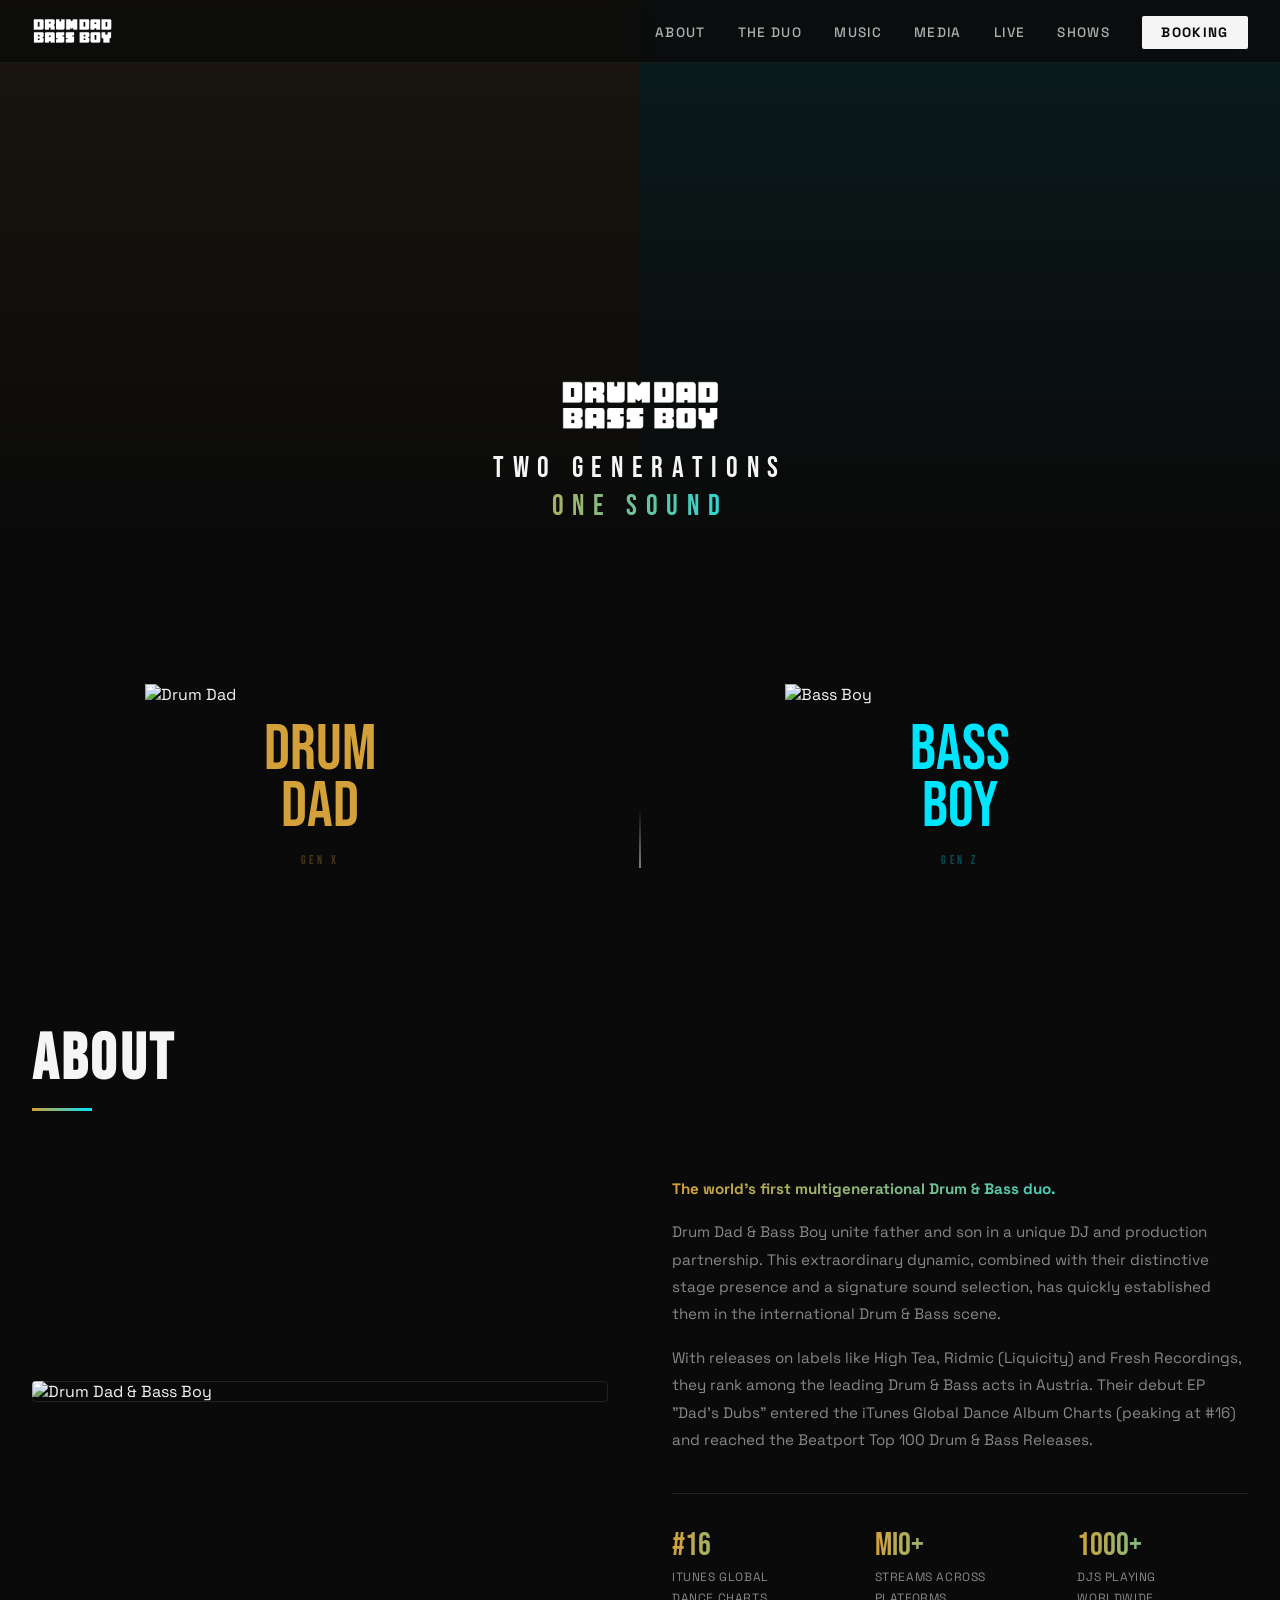
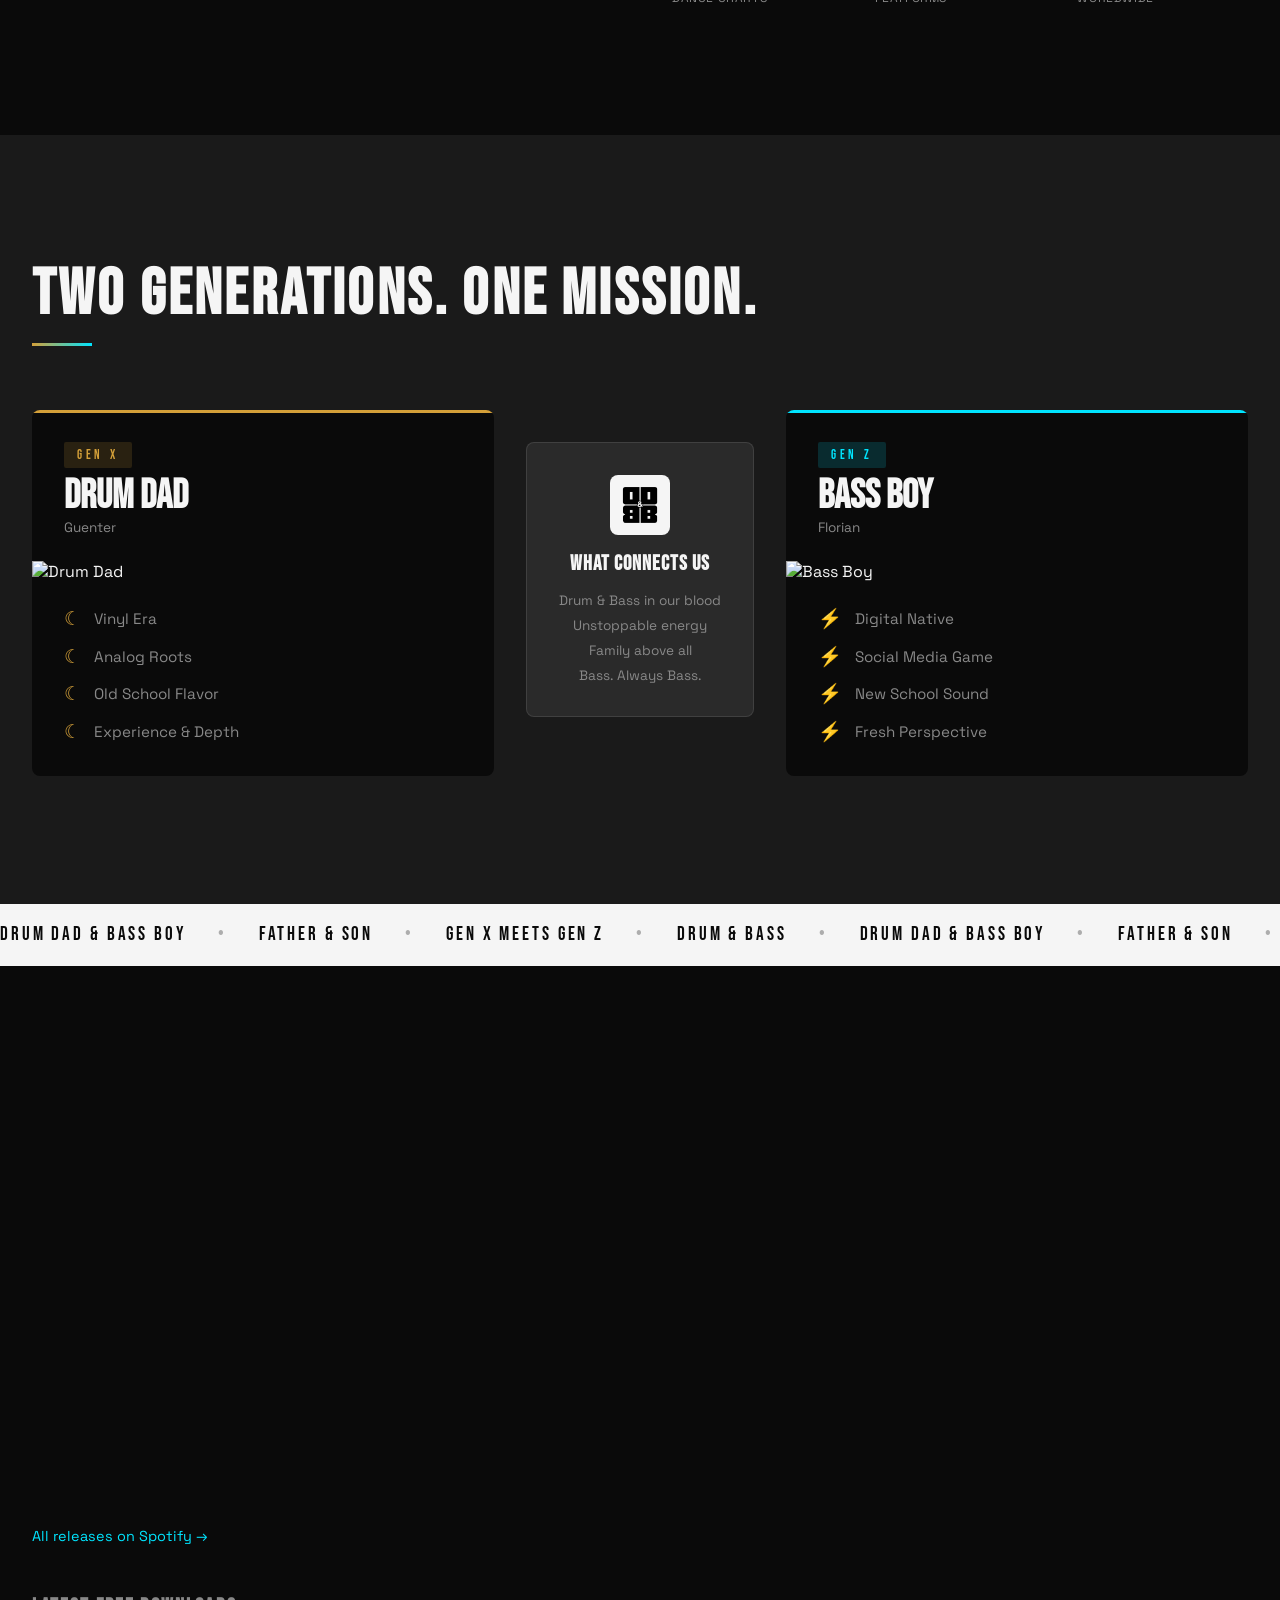
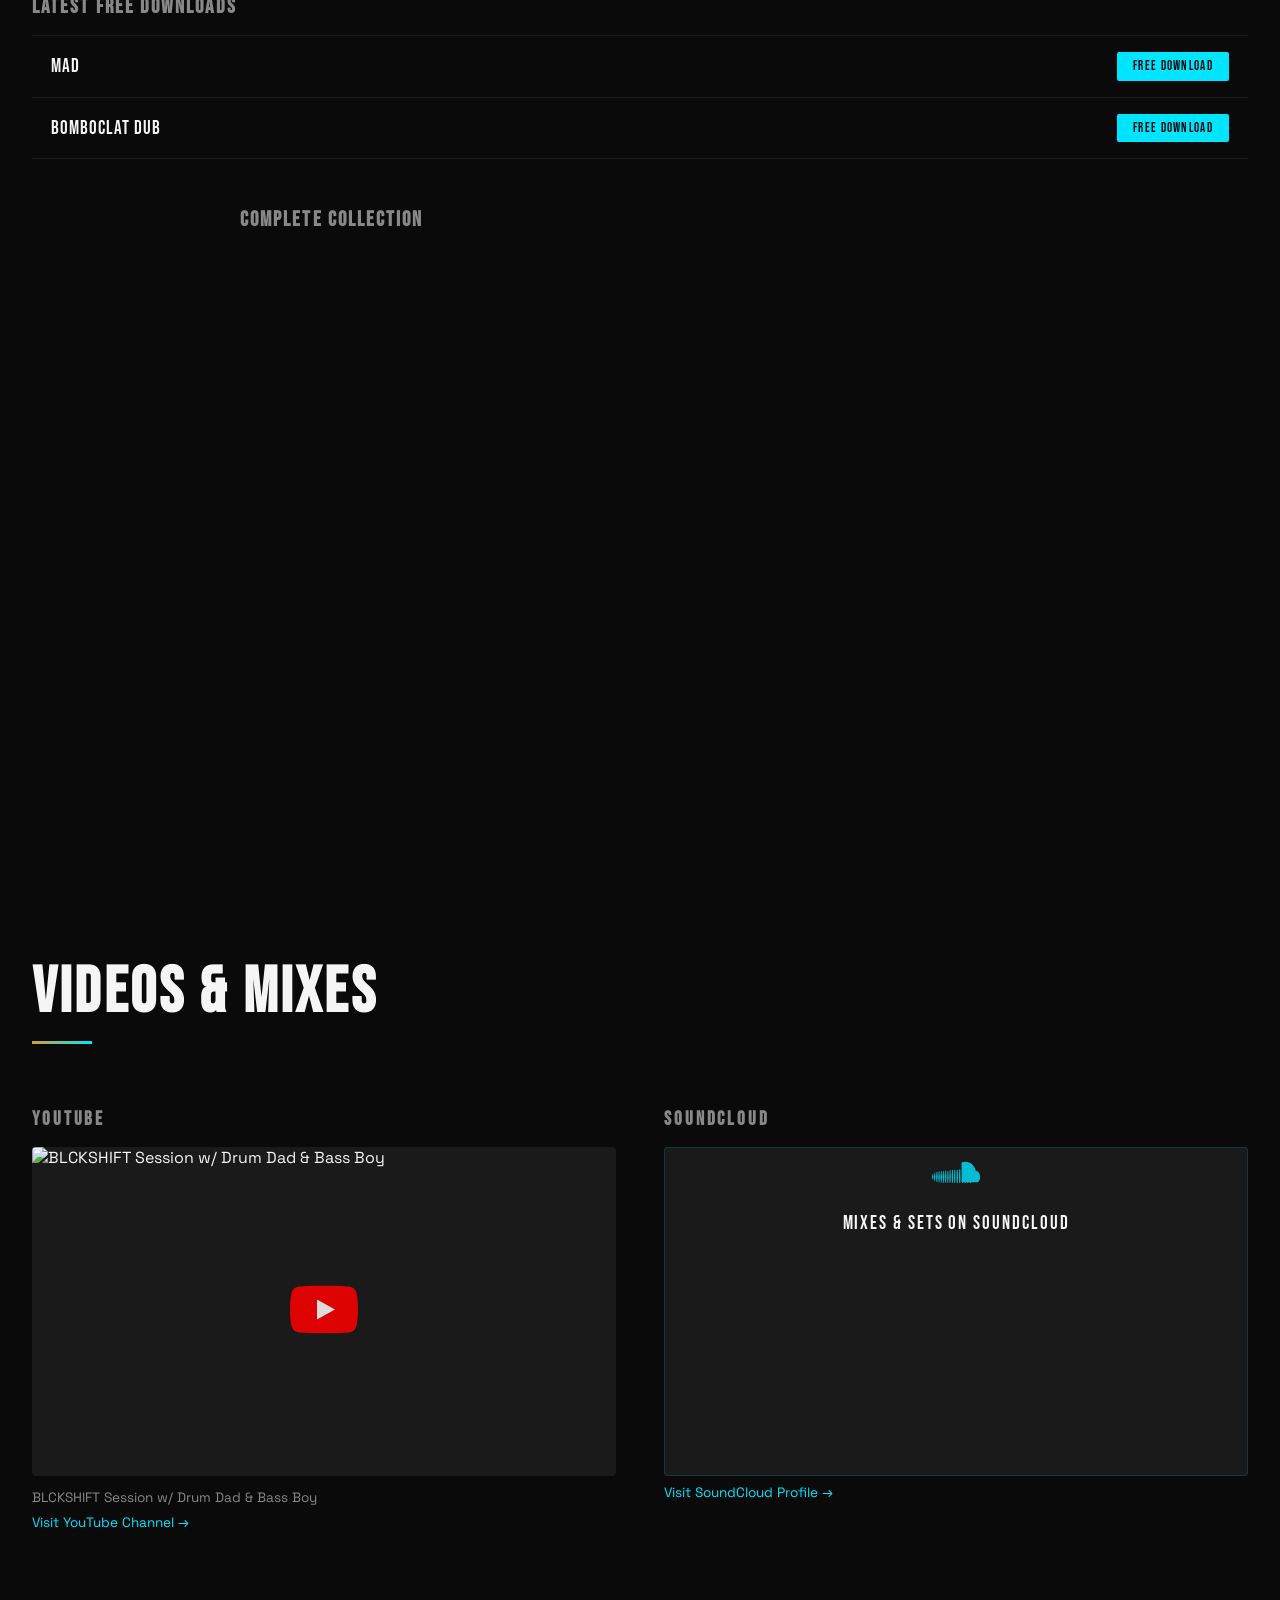
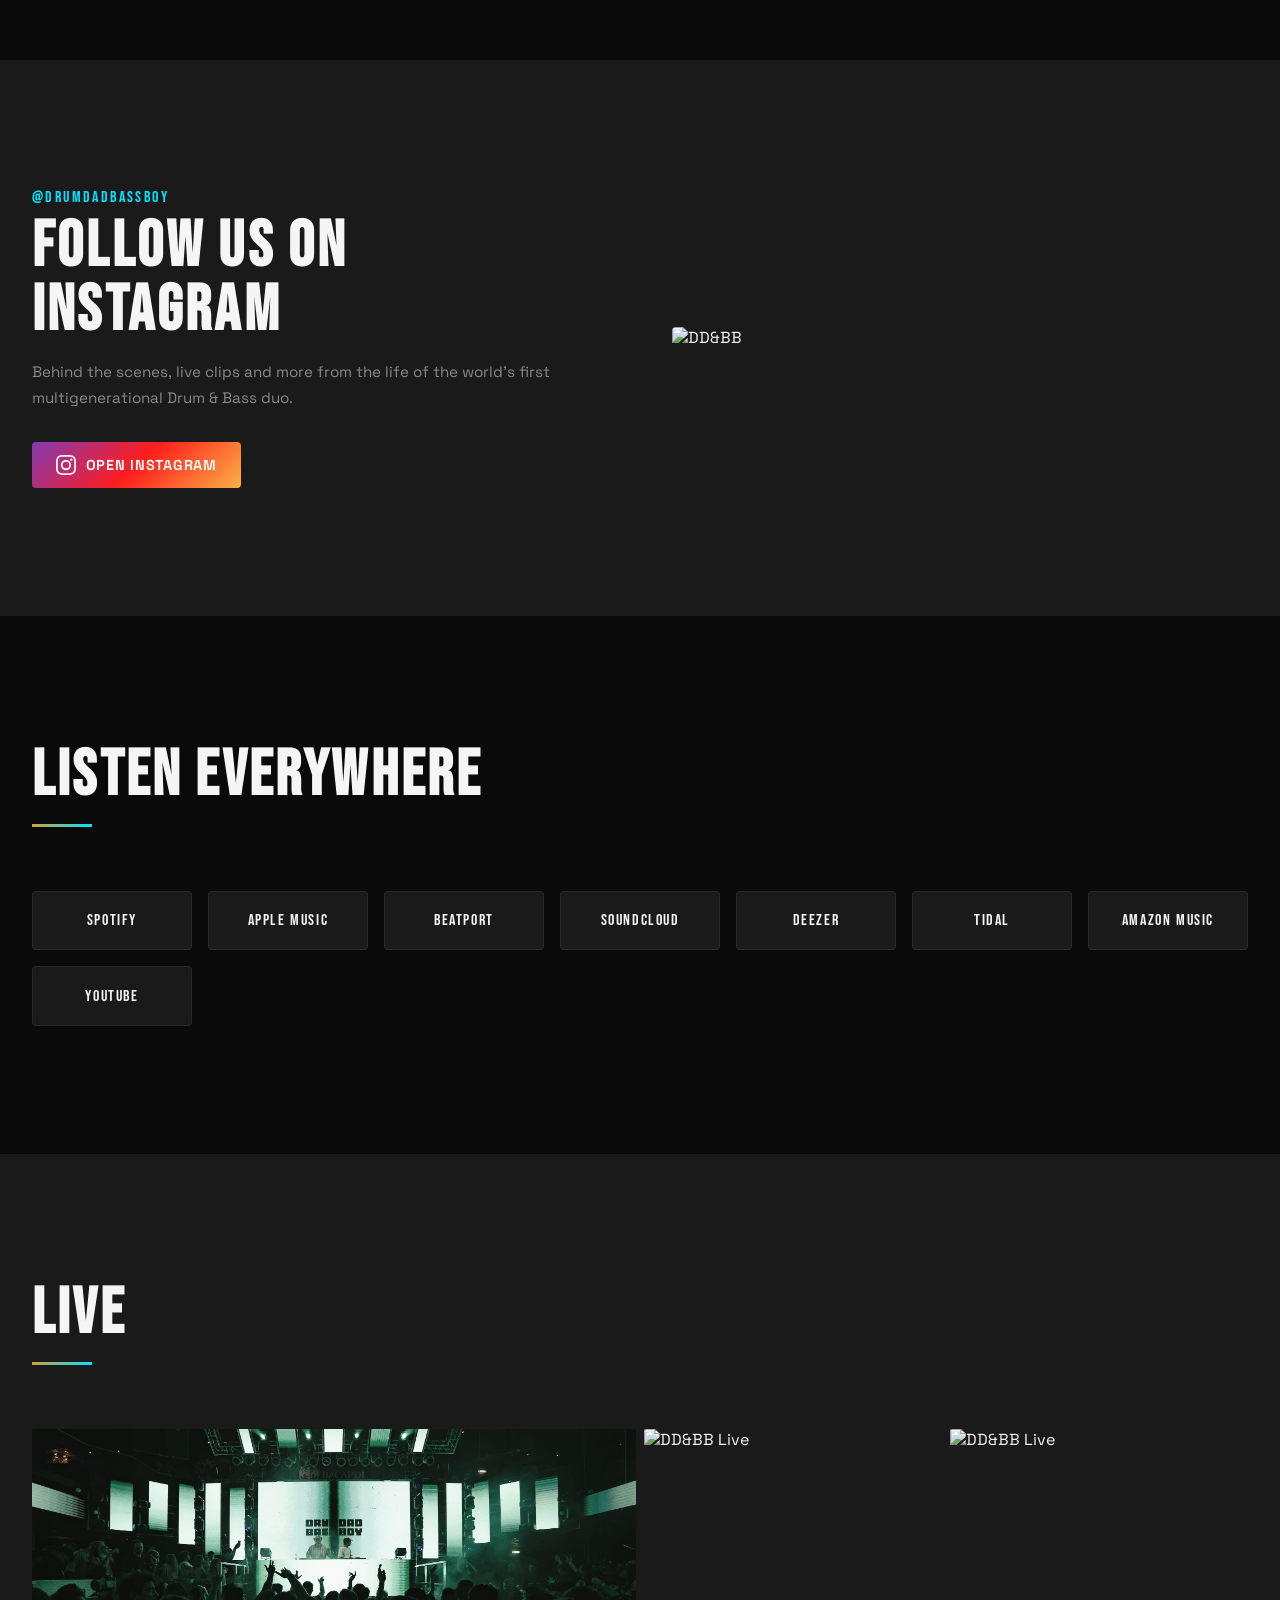
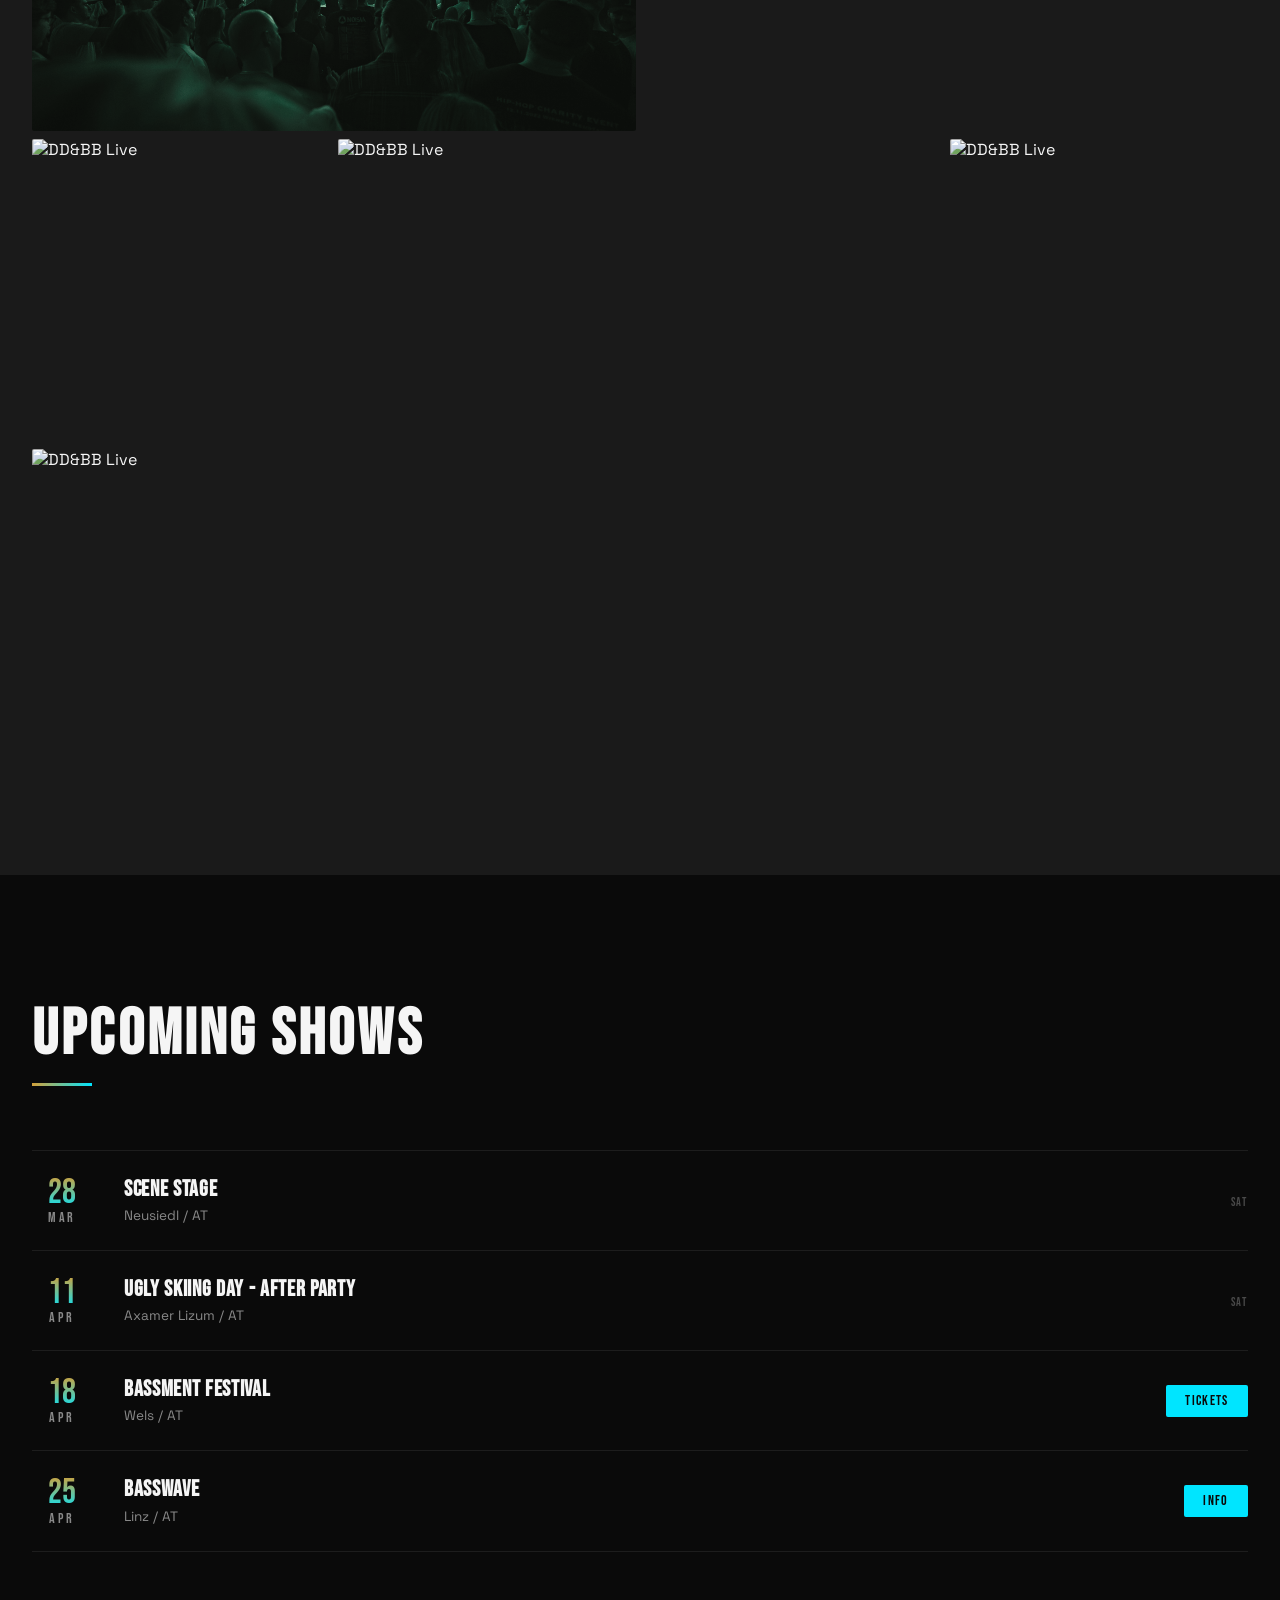
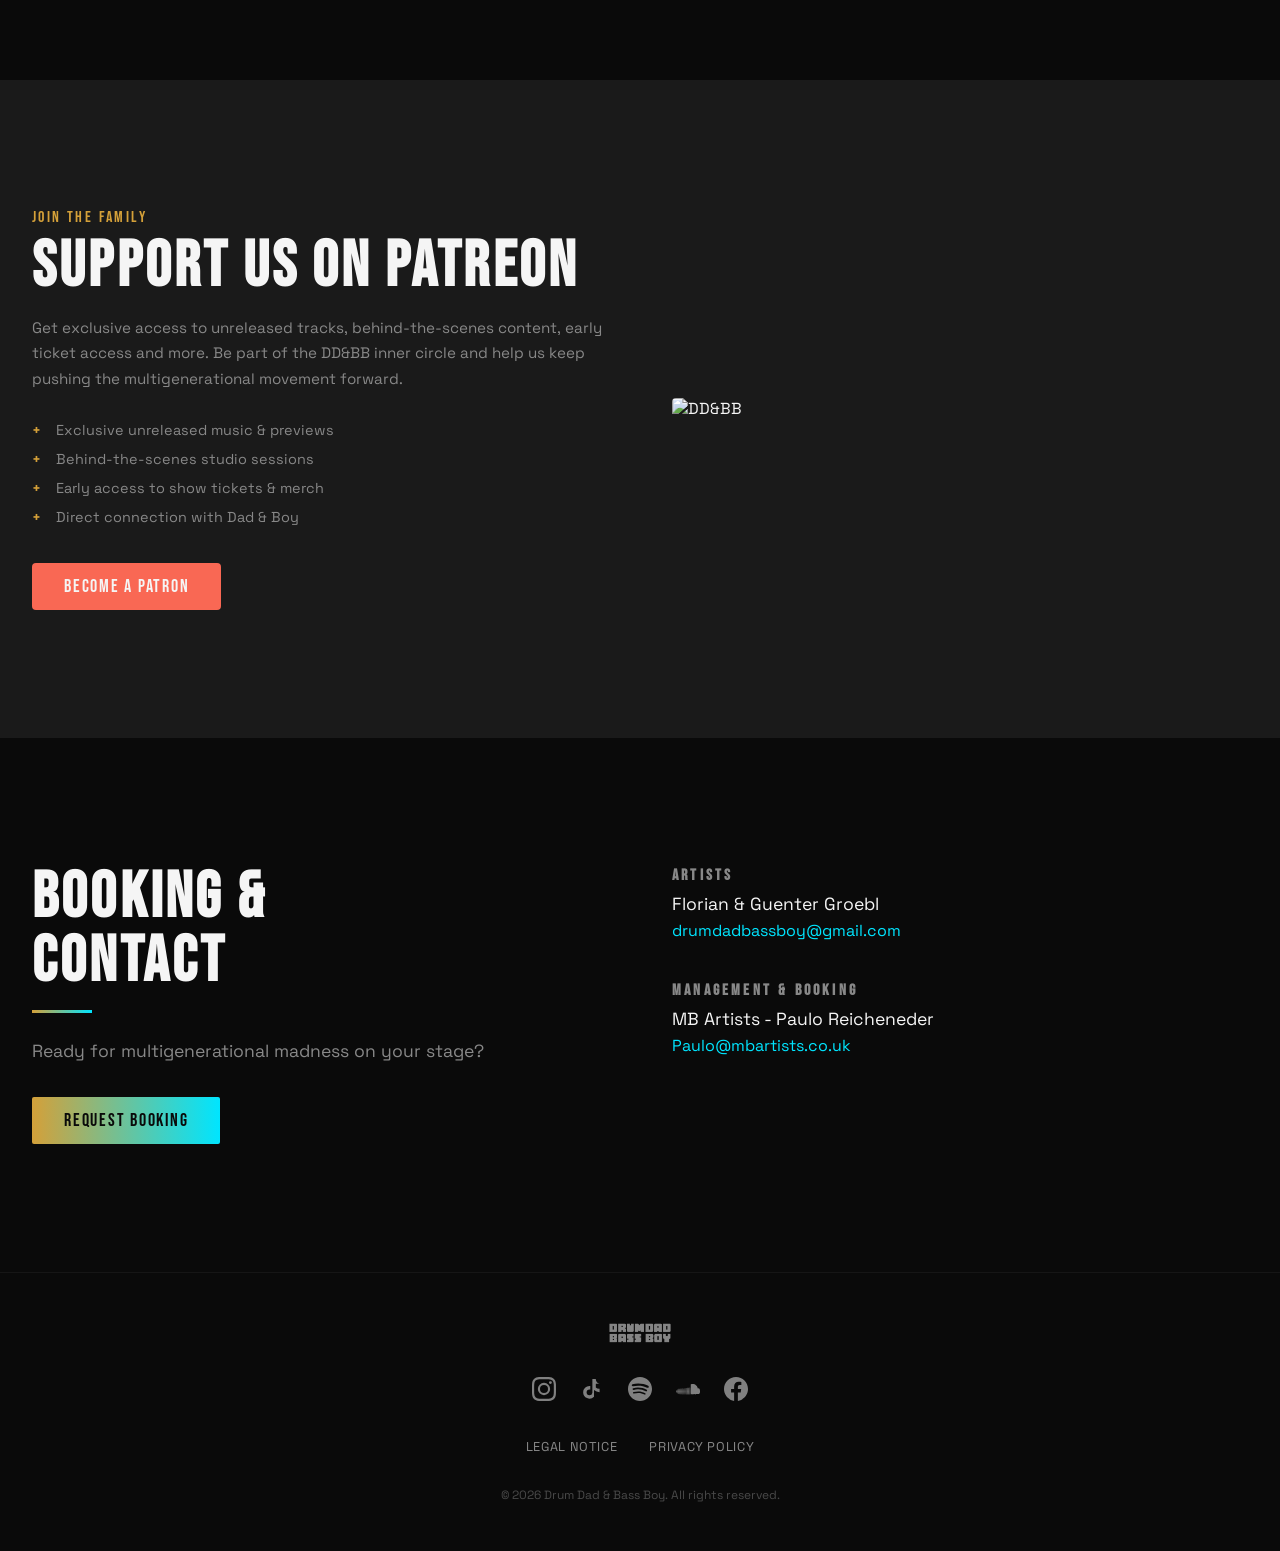
==== commit e424523d: "Add Patreon support section with perks and CTA Co-Authored-By: Claude Opus 4.6 <noreply@anthropic.co" ====
--- a/index.html
+++ b/index.html
@@ -517,6 +517,35 @@
         </div>
     </section>
 
+    <!-- Patreon Section -->
+    <section class="section patreon" id="patreon">
+        <div class="container">
+            <div class="patreon-banner">
+                <div class="patreon-text">
+                    <span class="patreon-label">Join the Family</span>
+                    <h2 class="section-title">Support Us on Patreon</h2>
+                    <p class="patreon-desc">
+                        Get exclusive access to unreleased tracks, behind-the-scenes content,
+                        early ticket access and more. Be part of the DD&BB inner circle and
+                        help us keep pushing the multigenerational movement forward.
+                    </p>
+                    <ul class="patreon-perks">
+                        <li>Exclusive unreleased music & previews</li>
+                        <li>Behind-the-scenes studio sessions</li>
+                        <li>Early access to show tickets & merch</li>
+                        <li>Direct connection with Dad & Boy</li>
+                    </ul>
+                    <a href="https://www.patreon.com/drumdadbassboy" target="_blank" rel="noopener" class="patreon-btn">
+                        Become a Patron
+                    </a>
+                </div>
+                <div class="patreon-visual">
+                    <img src="assets/images/DDBB-LOOK-2.png" alt="DD&BB" loading="lazy">
+                </div>
+            </div>
+        </div>
+    </section>
+
     <!-- Booking / Contact Section -->
     <section class="section booking" id="booking">
         <div class="container">
--- a/style.css
+++ b/style.css
@@ -1121,6 +1121,88 @@
 .show-ticket:hover {
     transform: translateY(-2px);
     box-shadow: 0 4px 15px var(--genz-glow);
+}
+
+/* ============================================
+   PATREON
+   ============================================ */
+
+.patreon {
+    background: var(--grey-dark);
+}
+
+.patreon-banner {
+    display: grid;
+    grid-template-columns: 1fr 1fr;
+    gap: 4rem;
+    align-items: center;
+}
+
+.patreon-label {
+    font-family: var(--font-display);
+    font-size: 1rem;
+    letter-spacing: 0.15em;
+    text-transform: uppercase;
+    color: var(--genx-primary);
+    display: block;
+    margin-bottom: 0.5rem;
+}
+
+.patreon-desc {
+    color: var(--grey-light);
+    font-size: 0.95rem;
+    line-height: 1.7;
+    margin-top: 1rem;
+    margin-bottom: 1.5rem;
+}
+
+.patreon-perks {
+    list-style: none;
+    margin-bottom: 2rem;
+}
+
+.patreon-perks li {
+    color: var(--grey-light);
+    font-size: 0.9rem;
+    line-height: 2;
+    padding-left: 1.5rem;
+    position: relative;
+}
+
+.patreon-perks li::before {
+    content: '+';
+    position: absolute;
+    left: 0;
+    color: var(--genx-primary);
+    font-weight: 700;
+}
+
+.patreon-btn {
+    display: inline-block;
+    font-family: var(--font-display);
+    font-size: 1.1rem;
+    letter-spacing: 0.1em;
+    text-transform: uppercase;
+    color: var(--white) !important;
+    background: #f96854;
+    padding: 0.8rem 2rem;
+    border-radius: 4px;
+    transition: transform 0.3s ease, box-shadow 0.3s ease;
+}
+
+.patreon-btn:hover {
+    transform: translateY(-2px);
+    box-shadow: 0 8px 25px rgba(249, 104, 84, 0.35);
+}
+
+.patreon-visual {
+    position: relative;
+}
+
+.patreon-visual img {
+    width: 100%;
+    border-radius: 4px;
+    filter: grayscale(20%);
 }
 
 /* ============================================
@@ -1400,6 +1482,15 @@
         grid-template-columns: repeat(auto-fill, minmax(140px, 1fr));
     }
 
+    .patreon-banner {
+        grid-template-columns: 1fr;
+        gap: 2rem;
+    }
+
+    .patreon-visual {
+        order: -1;
+    }
+
     .show-item {
         gap: 1rem;
     }
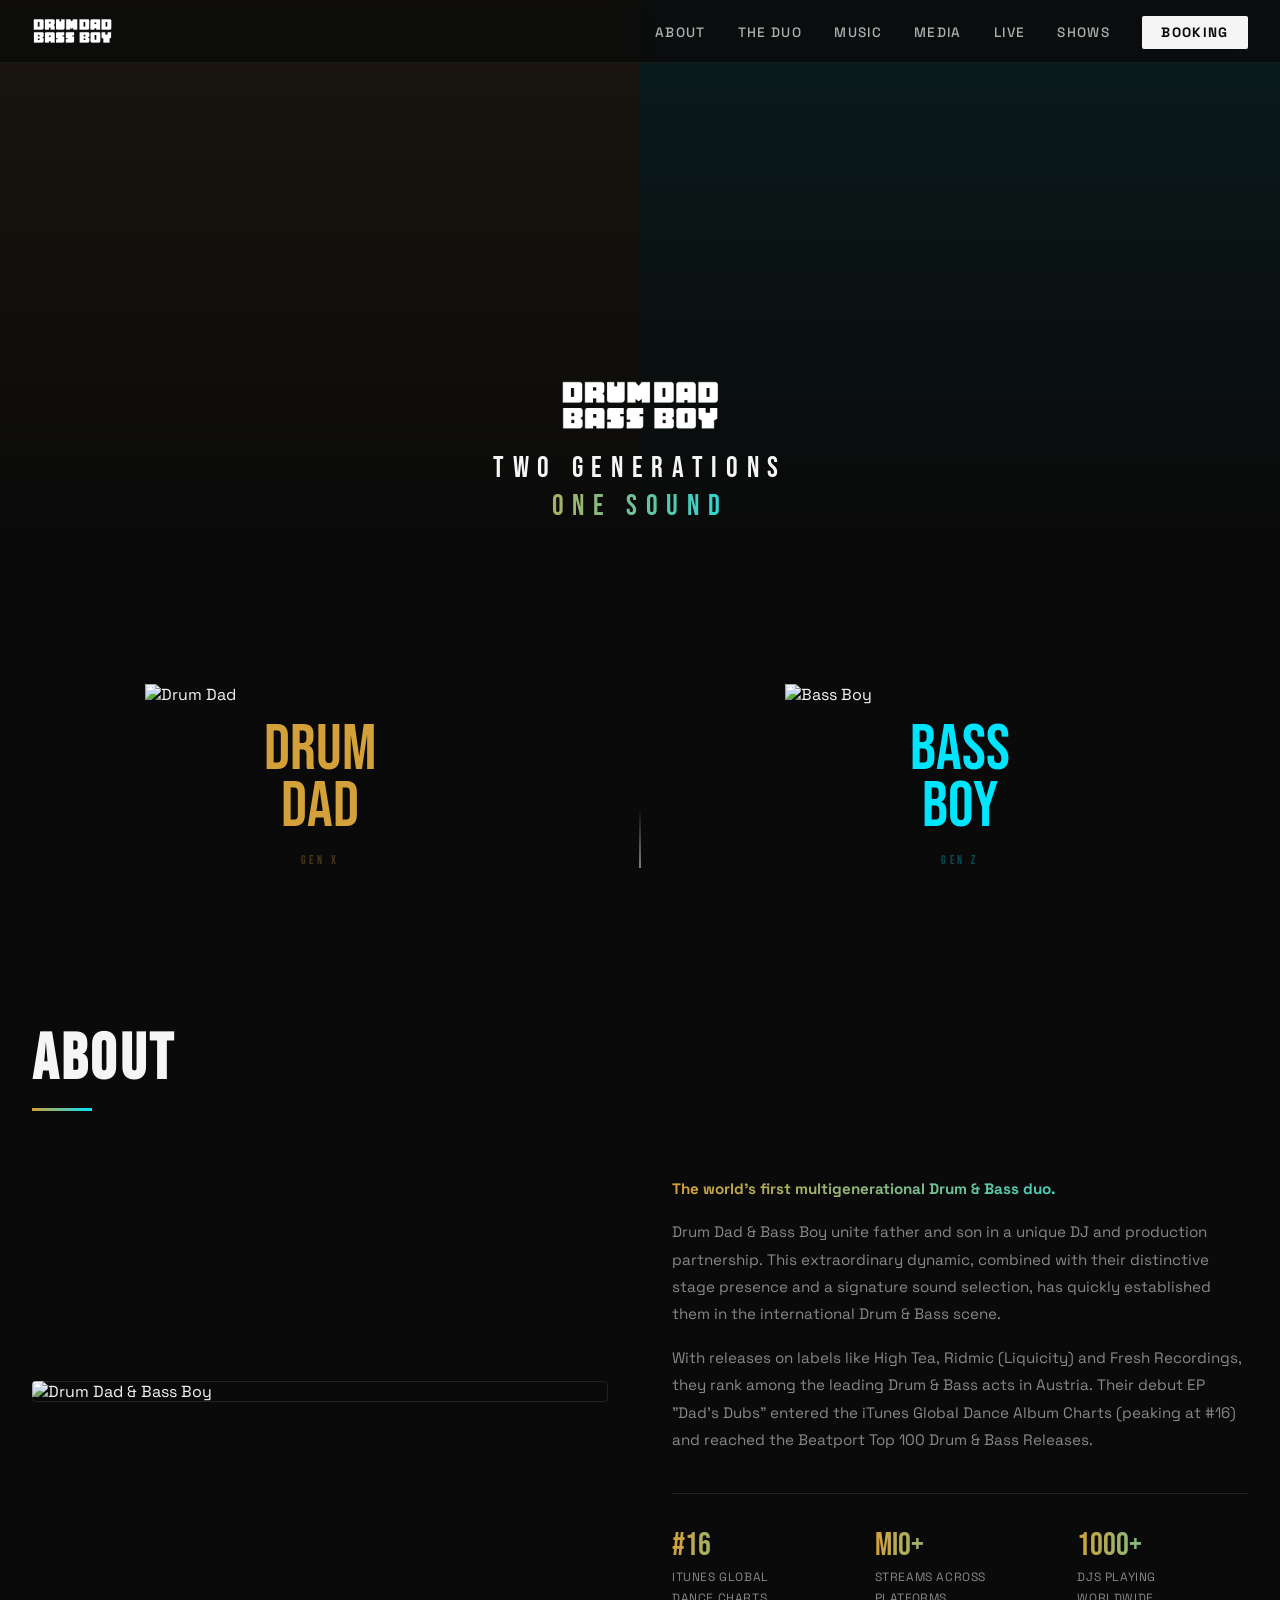
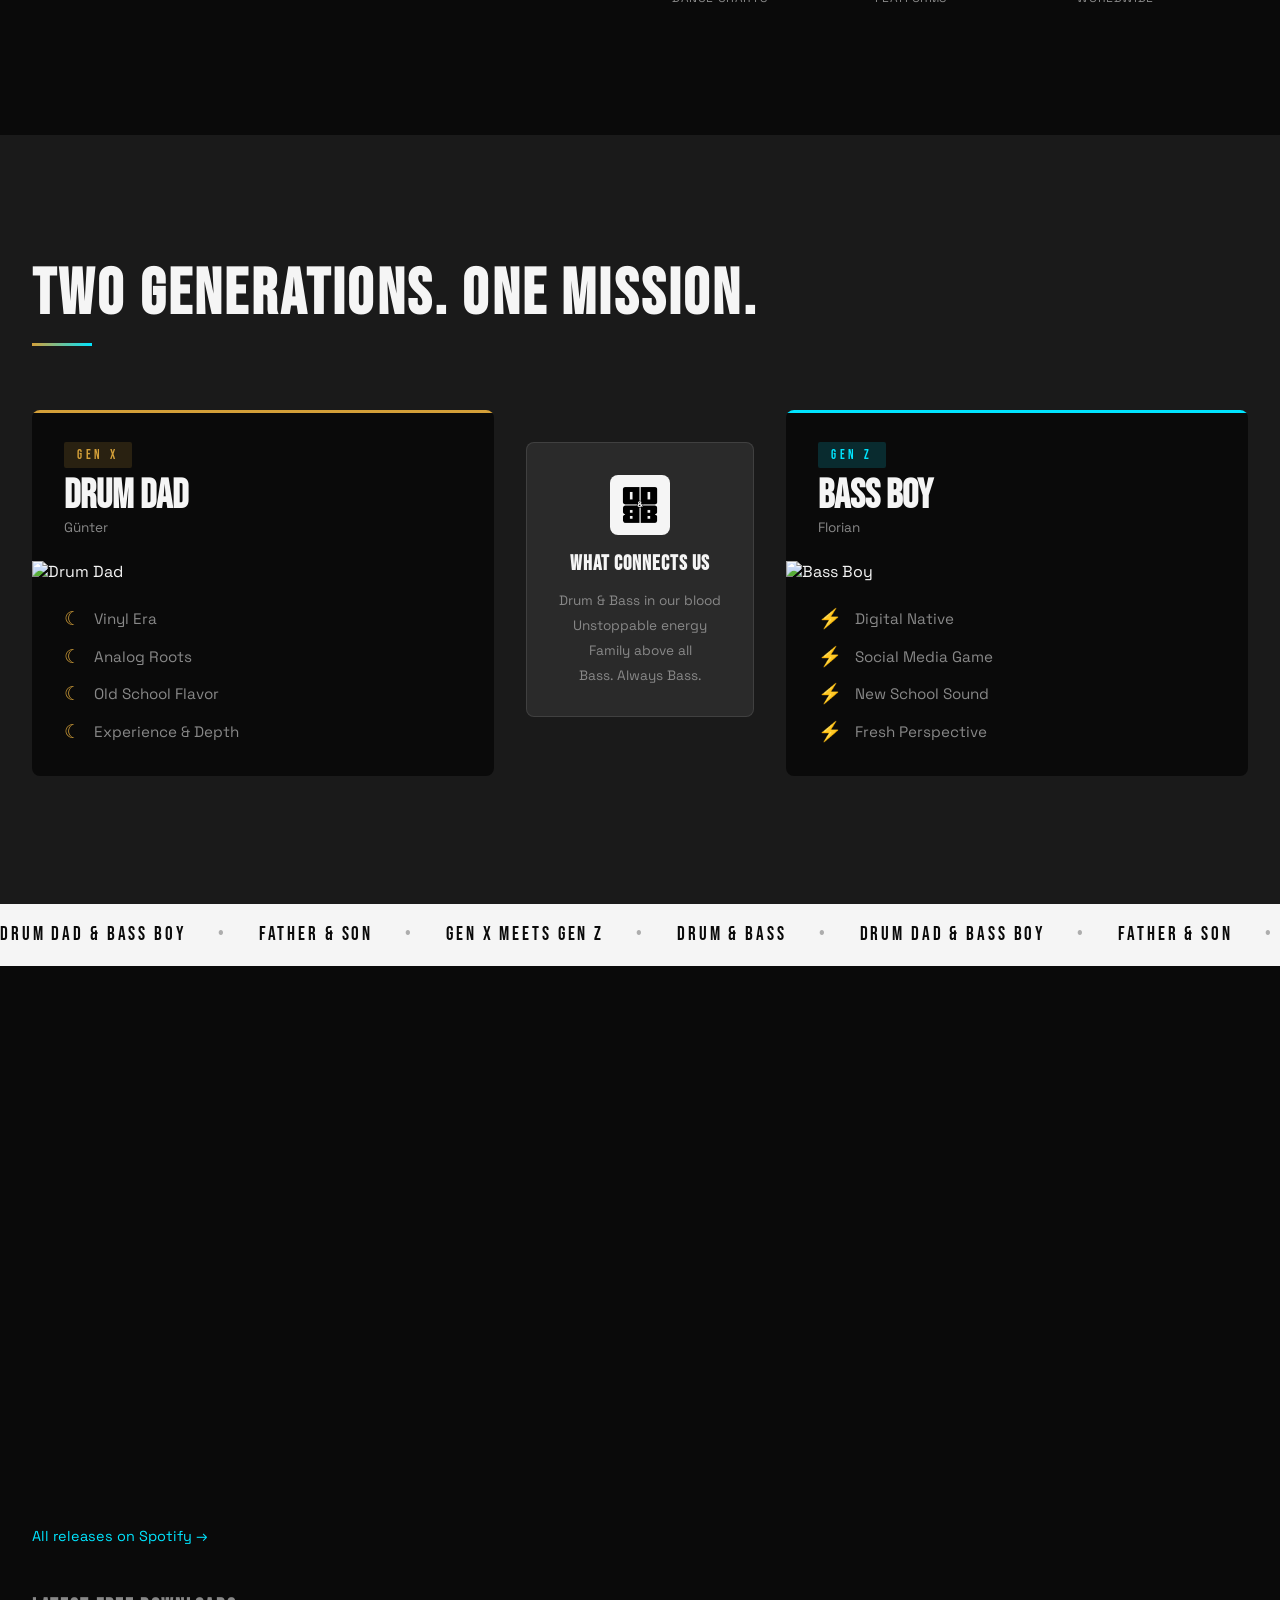
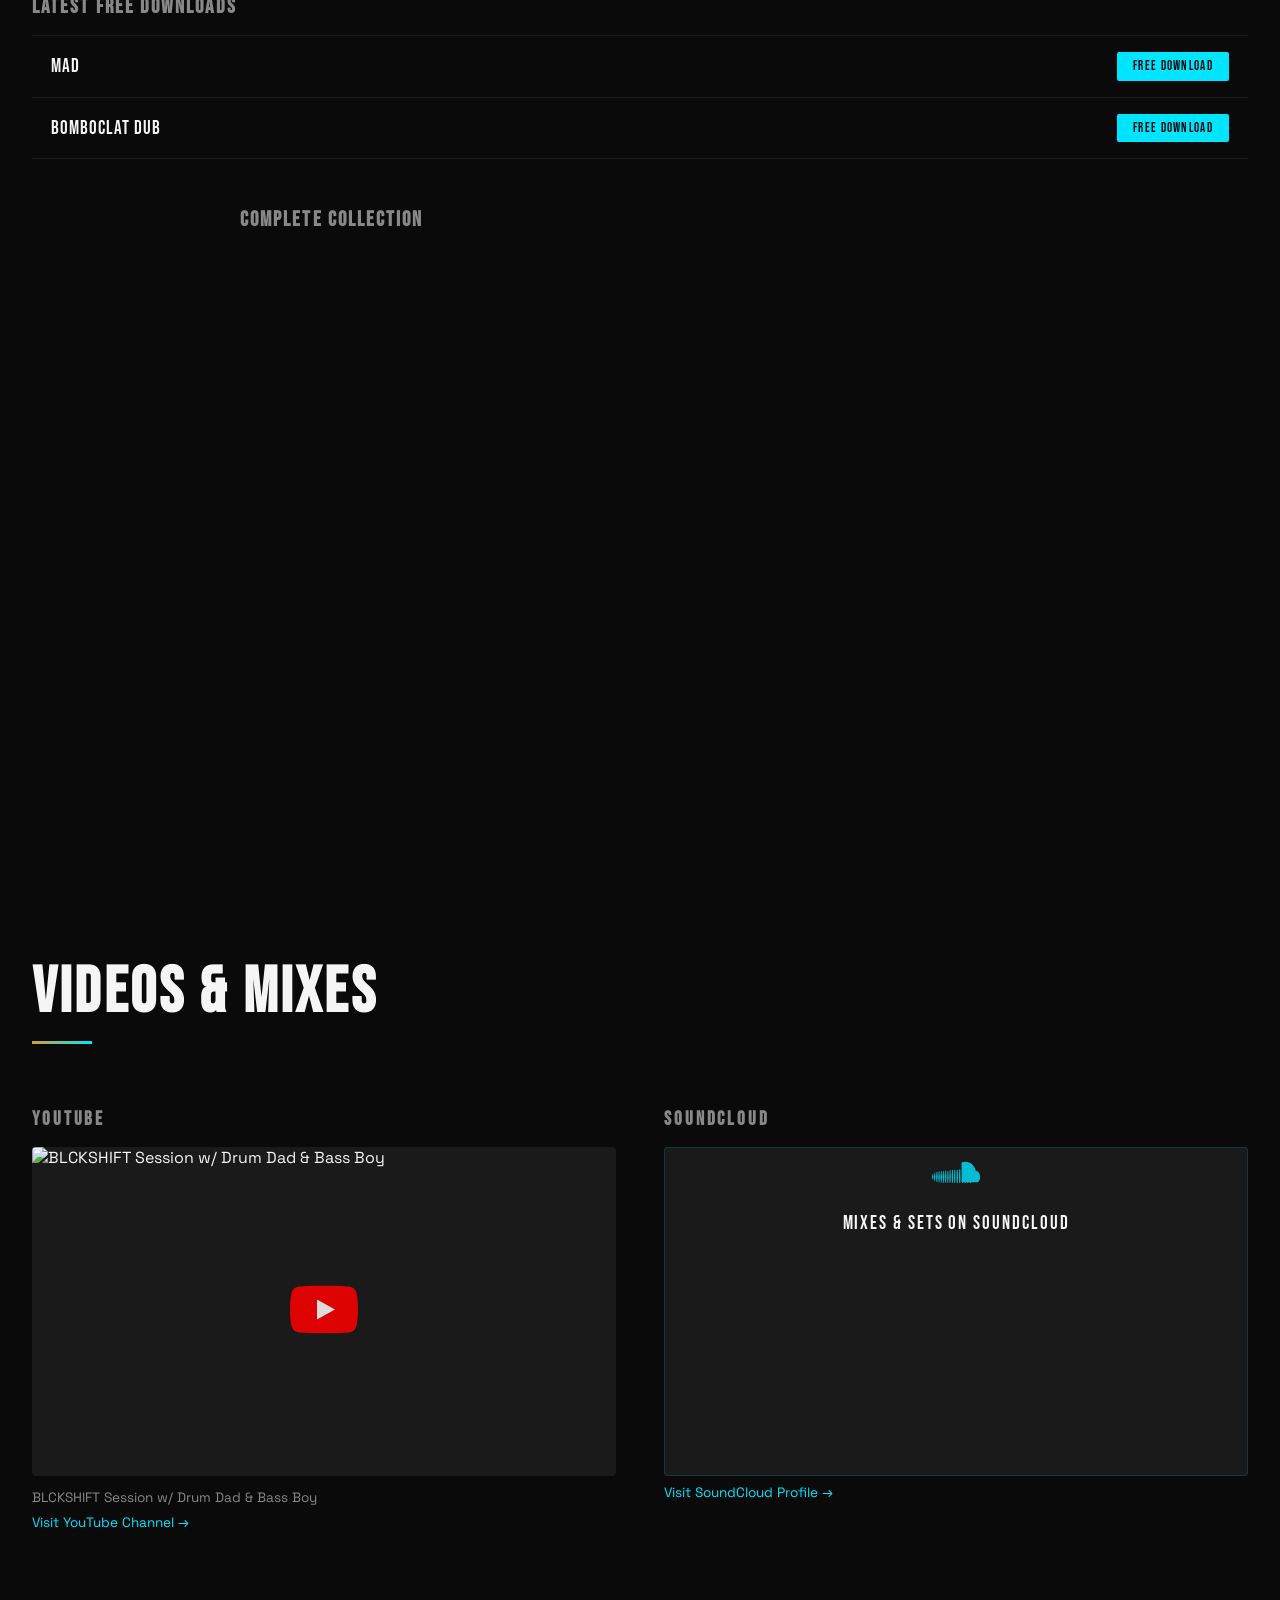
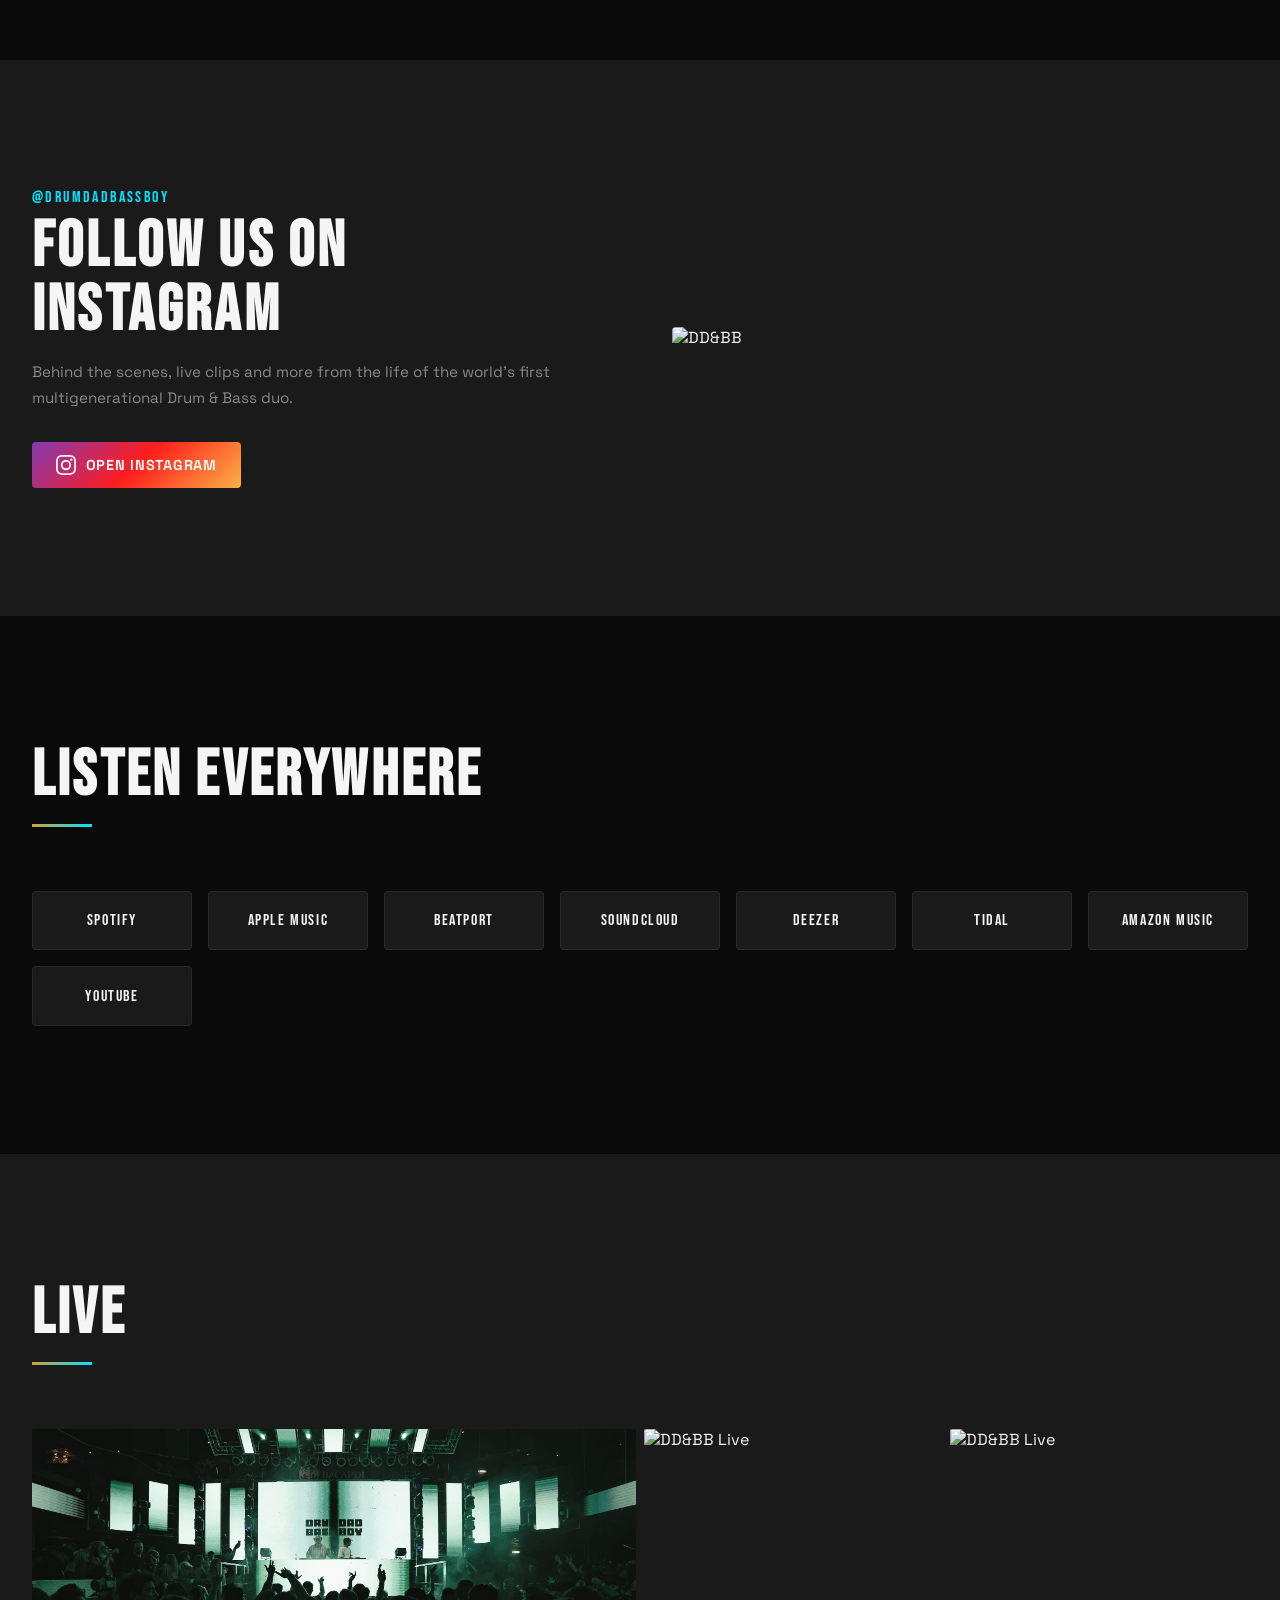
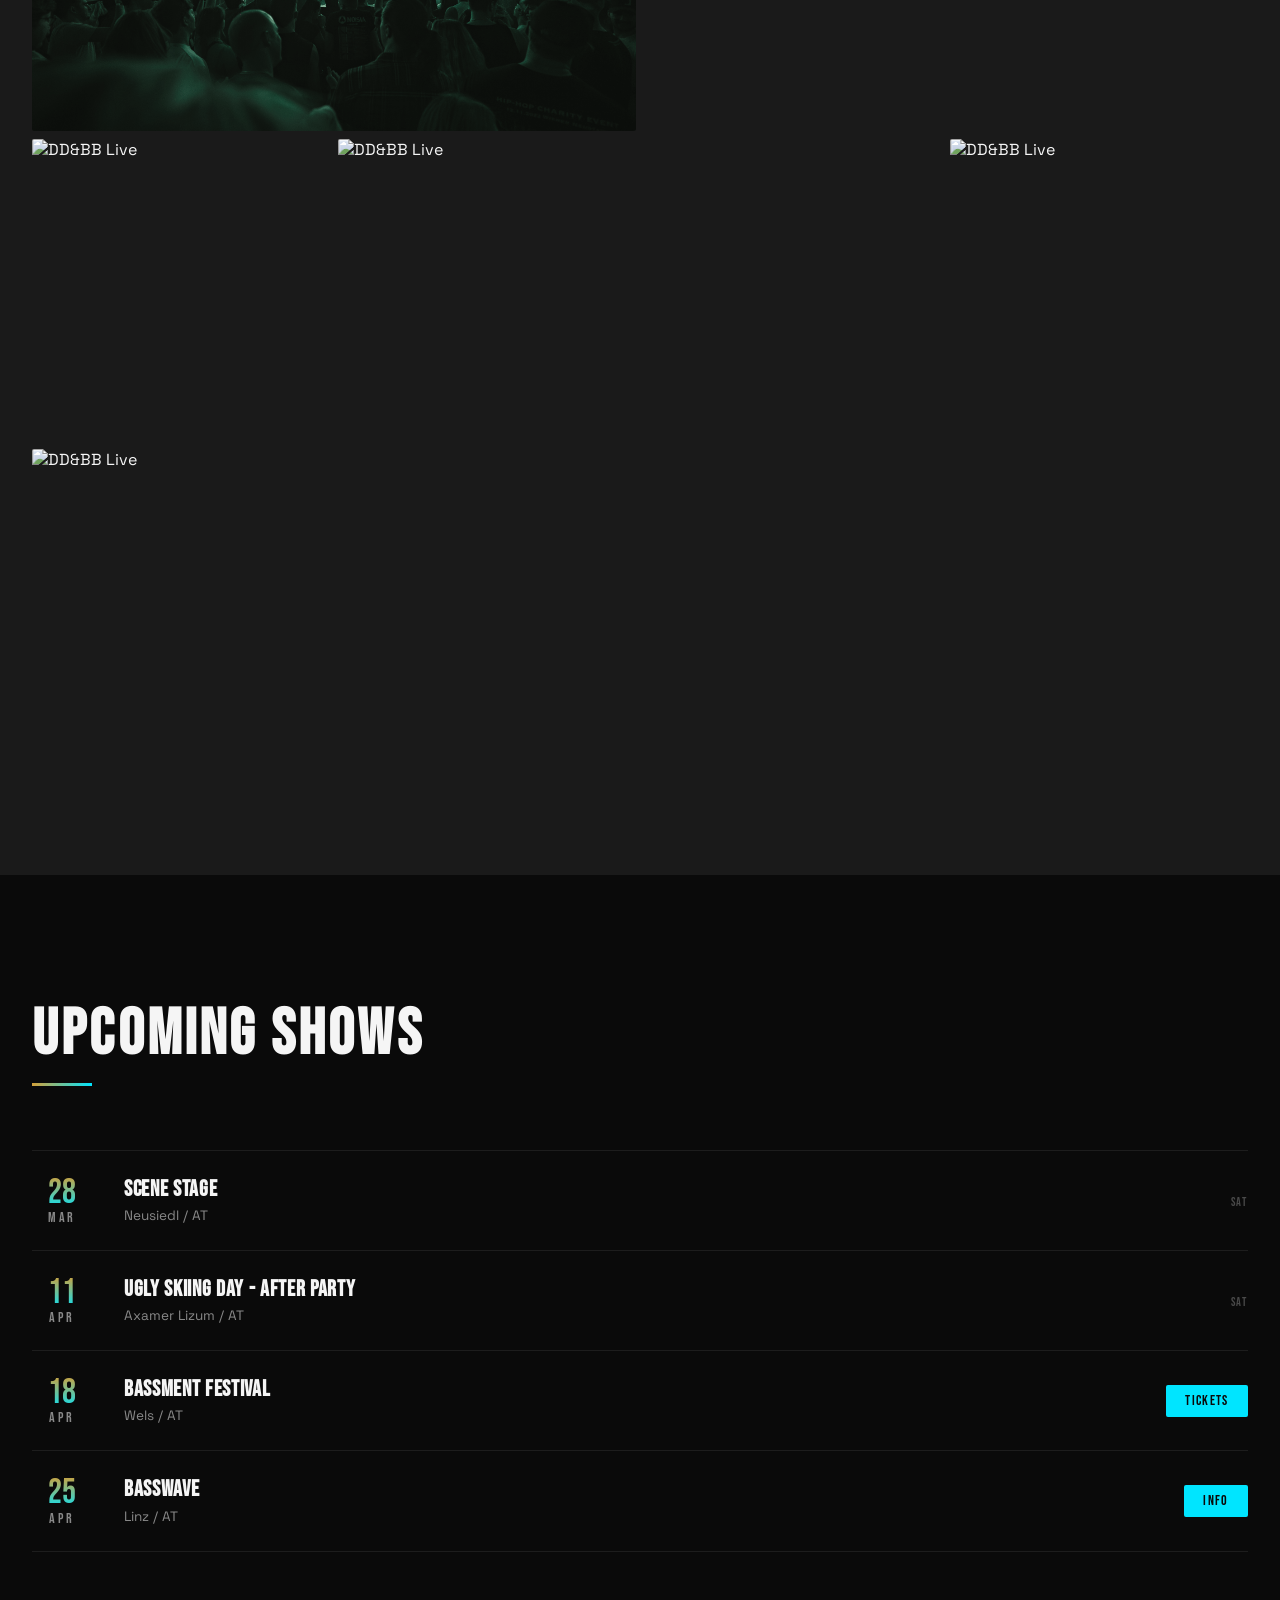
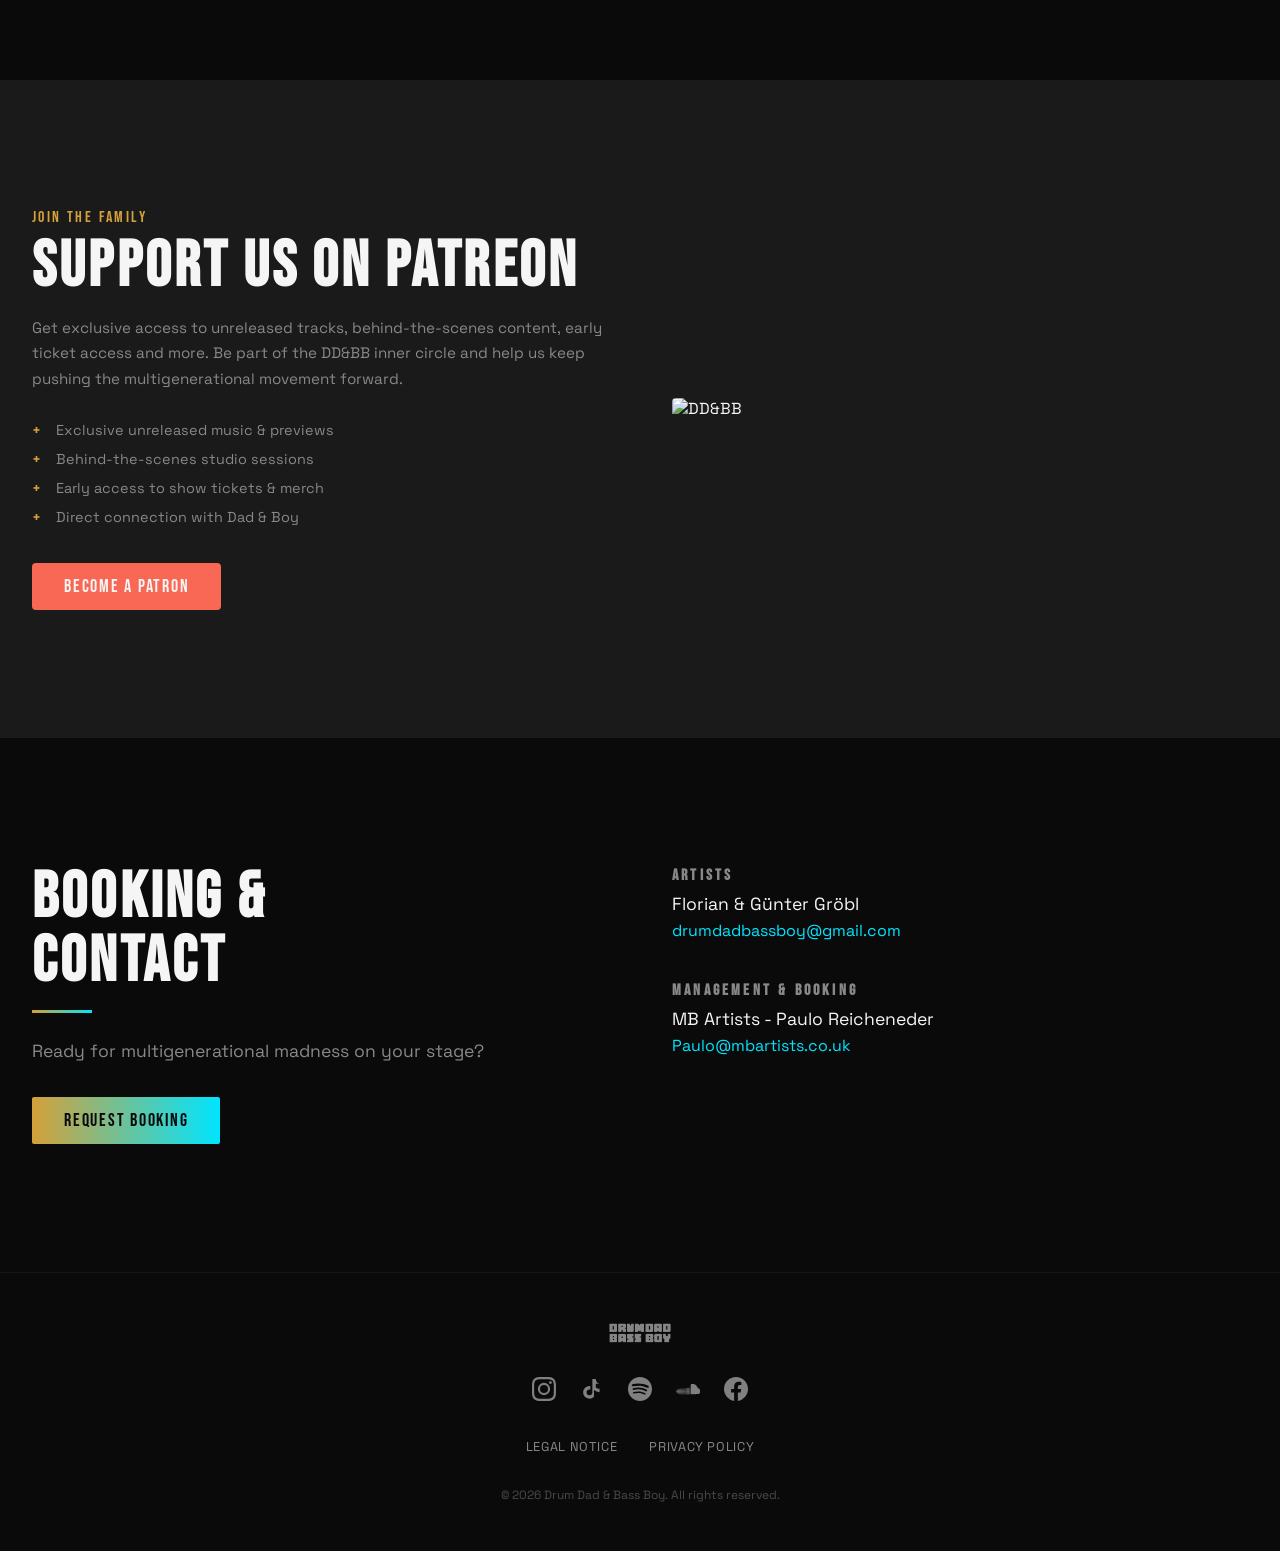
==== commit c112270a: "Fix name spelling: Florian Gröbl & Günter Gröbl Co-Authored-By: Claude Opus 4.6 <noreply@anthropic.c" ====
--- a/index.html
+++ b/index.html
@@ -124,7 +124,7 @@
                     <div class="gen-card-header">
                         <span class="gen-tag">GEN X</span>
                         <h3>DRUM DAD</h3>
-                        <span class="gen-aka">Guenter</span>
+                        <span class="gen-aka">Günter</span>
                     </div>
                     <div class="gen-card-image">
                         <img src="assets/images/DD-Look-1.png" alt="Drum Dad">
@@ -560,7 +560,7 @@
                     <div class="booking-contact">
                         <div class="contact-block">
                             <h3>Artists</h3>
-                            <p>Florian & Guenter Groebl</p>
+                            <p>Florian & Günter Gröbl</p>
                             <a href="mailto:drumdadbassboy@gmail.com">drumdadbassboy@gmail.com</a>
                         </div>
                         <div class="contact-block">
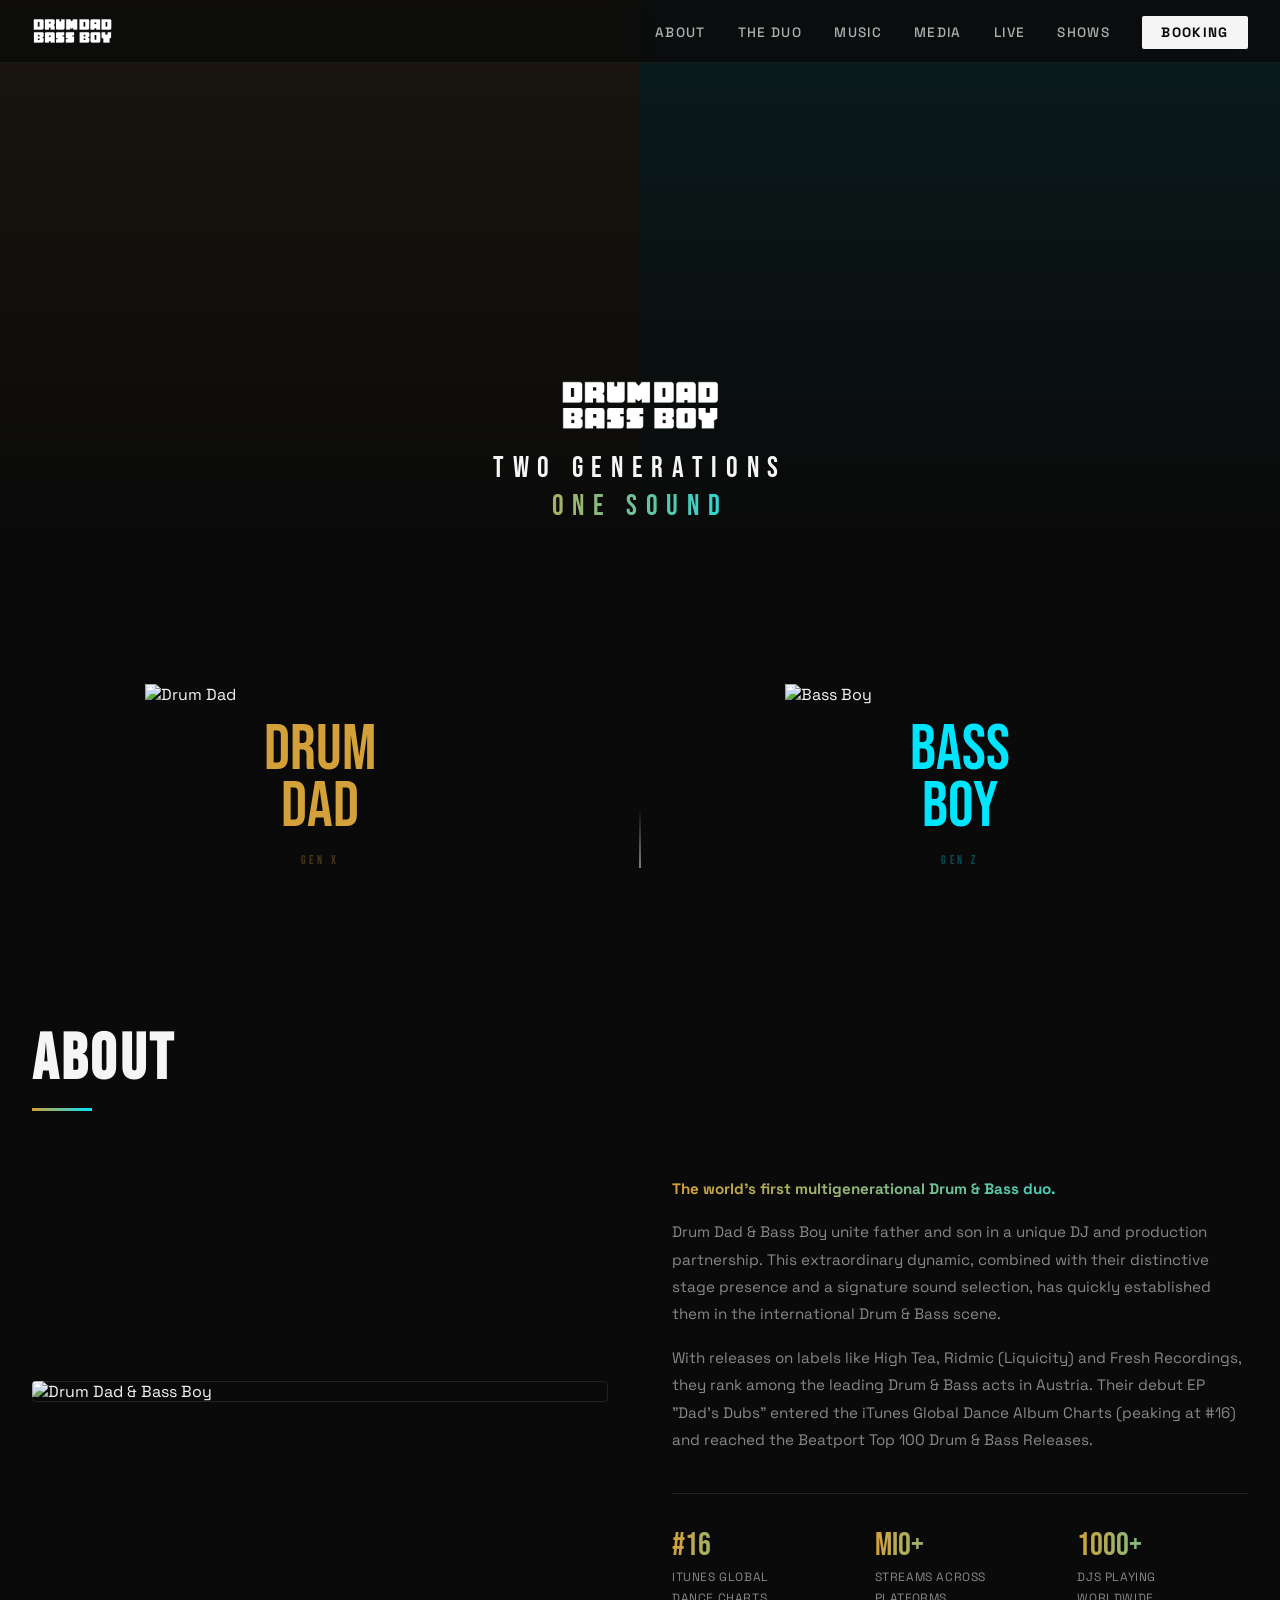
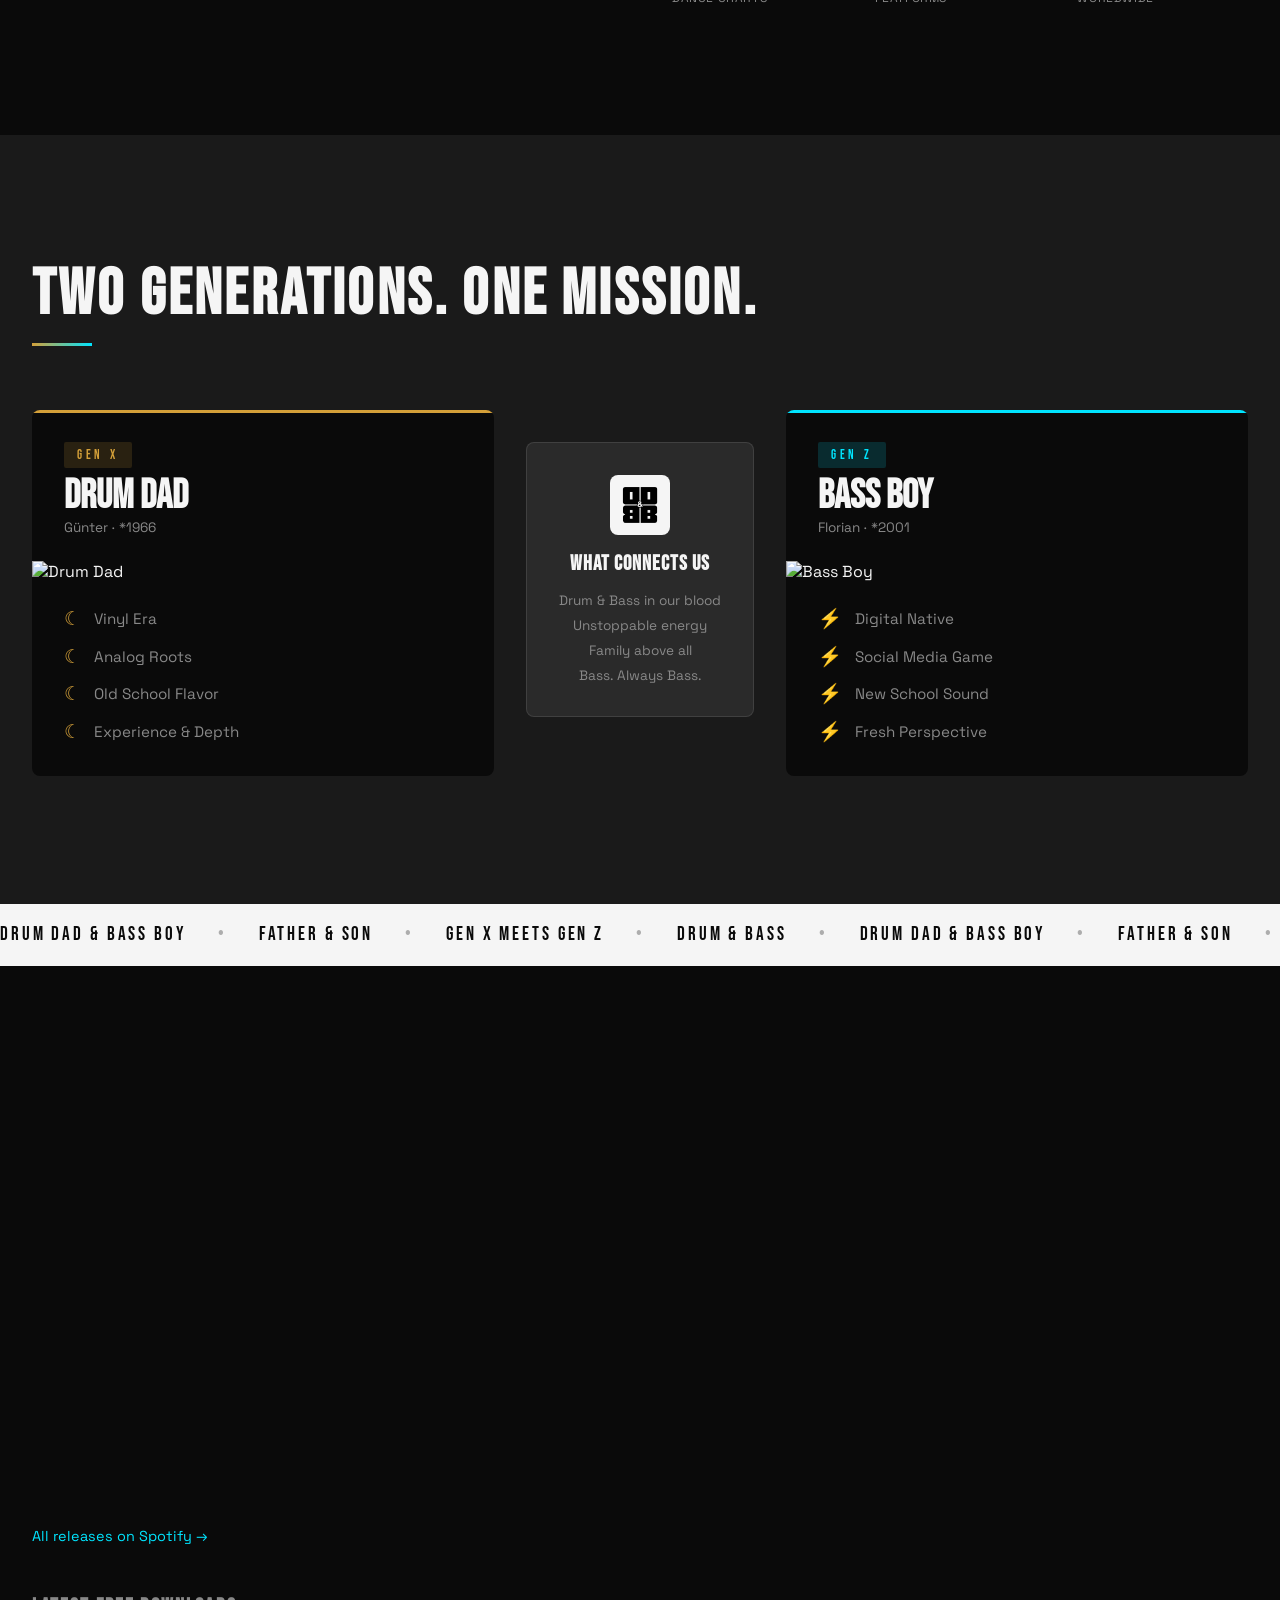
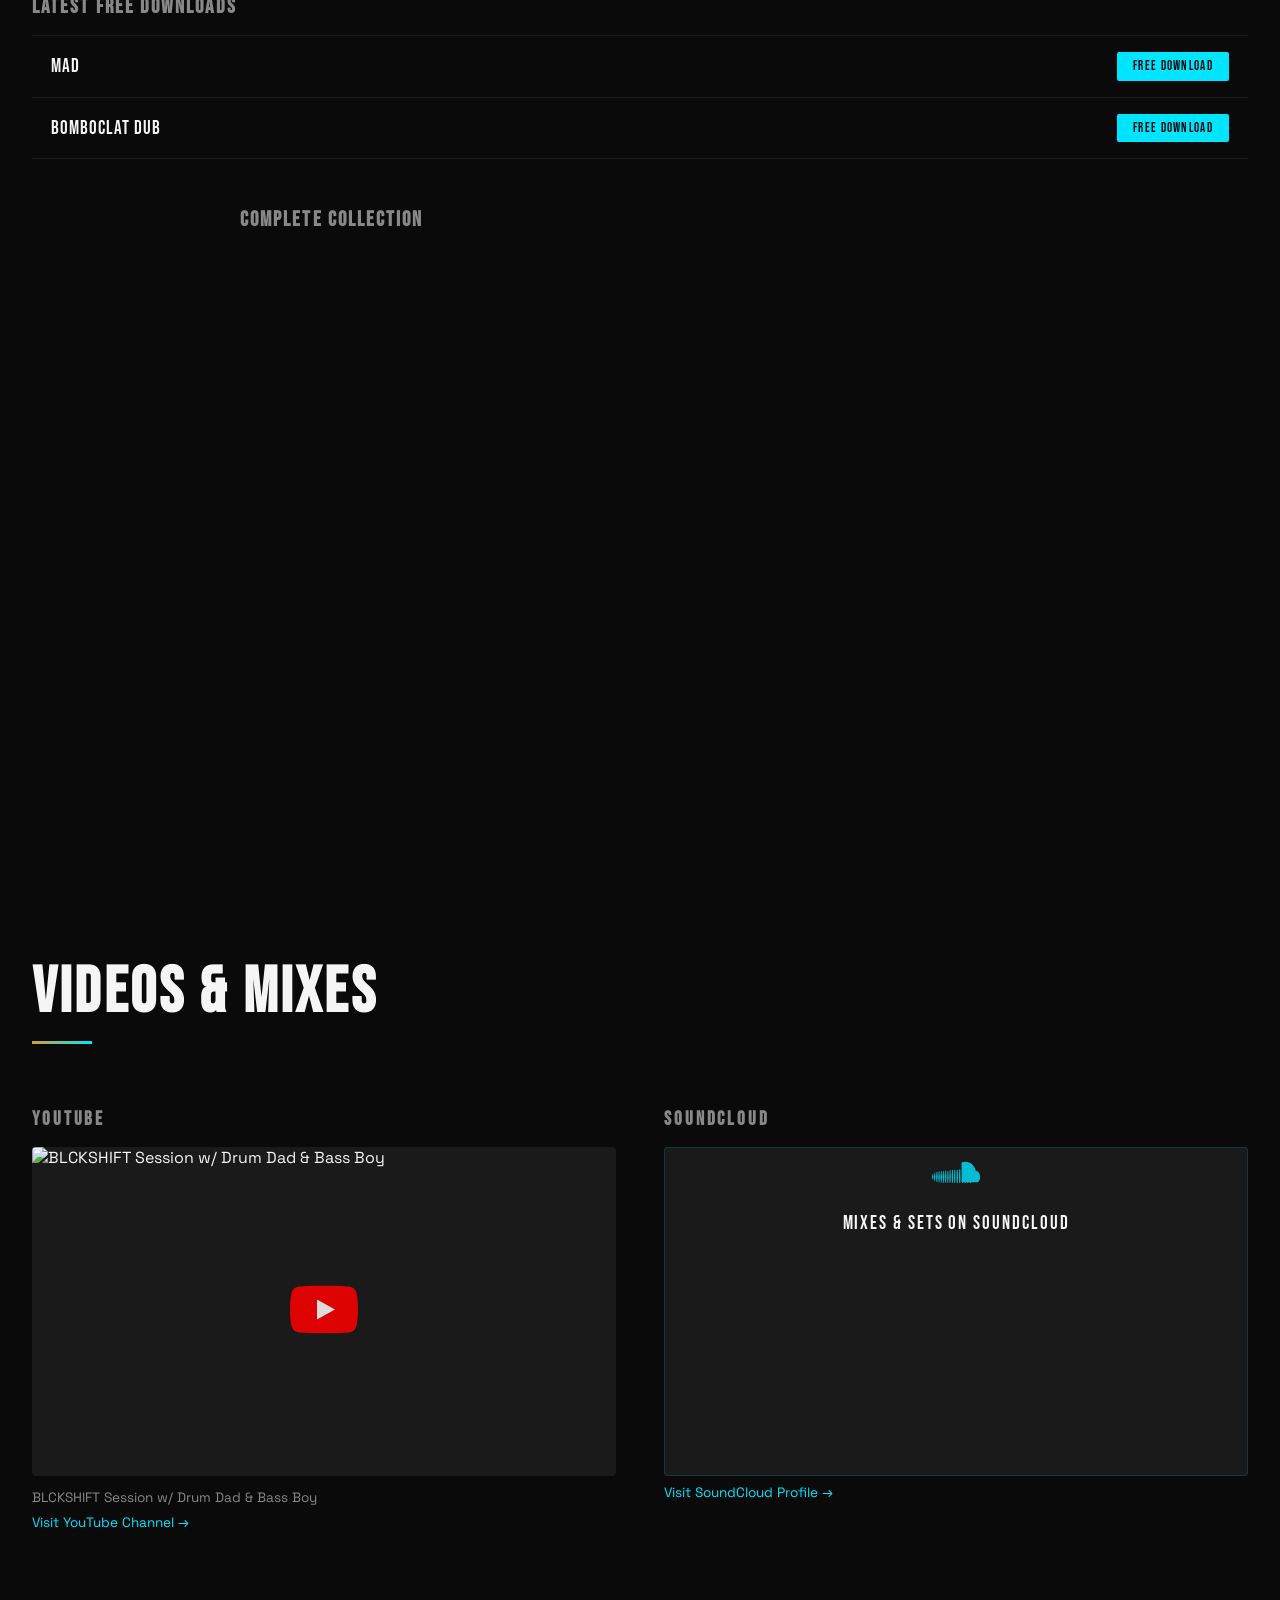
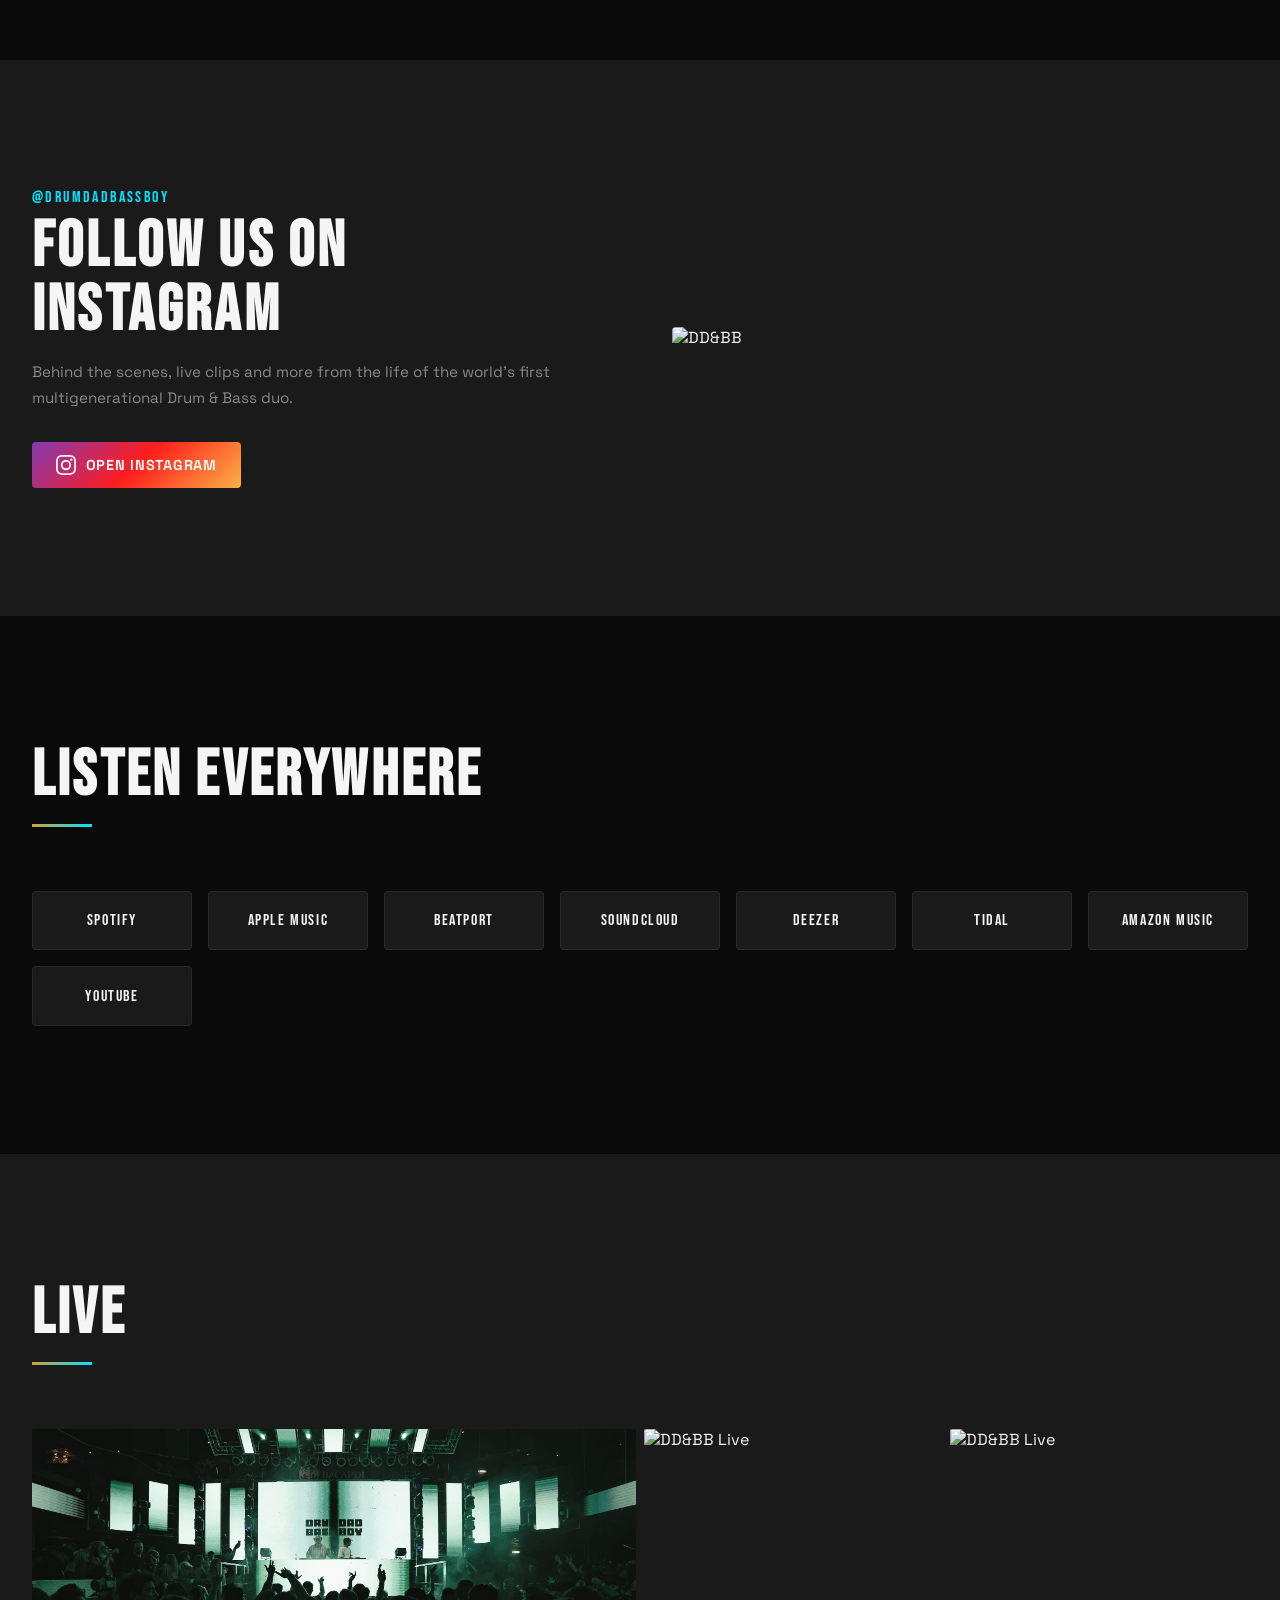
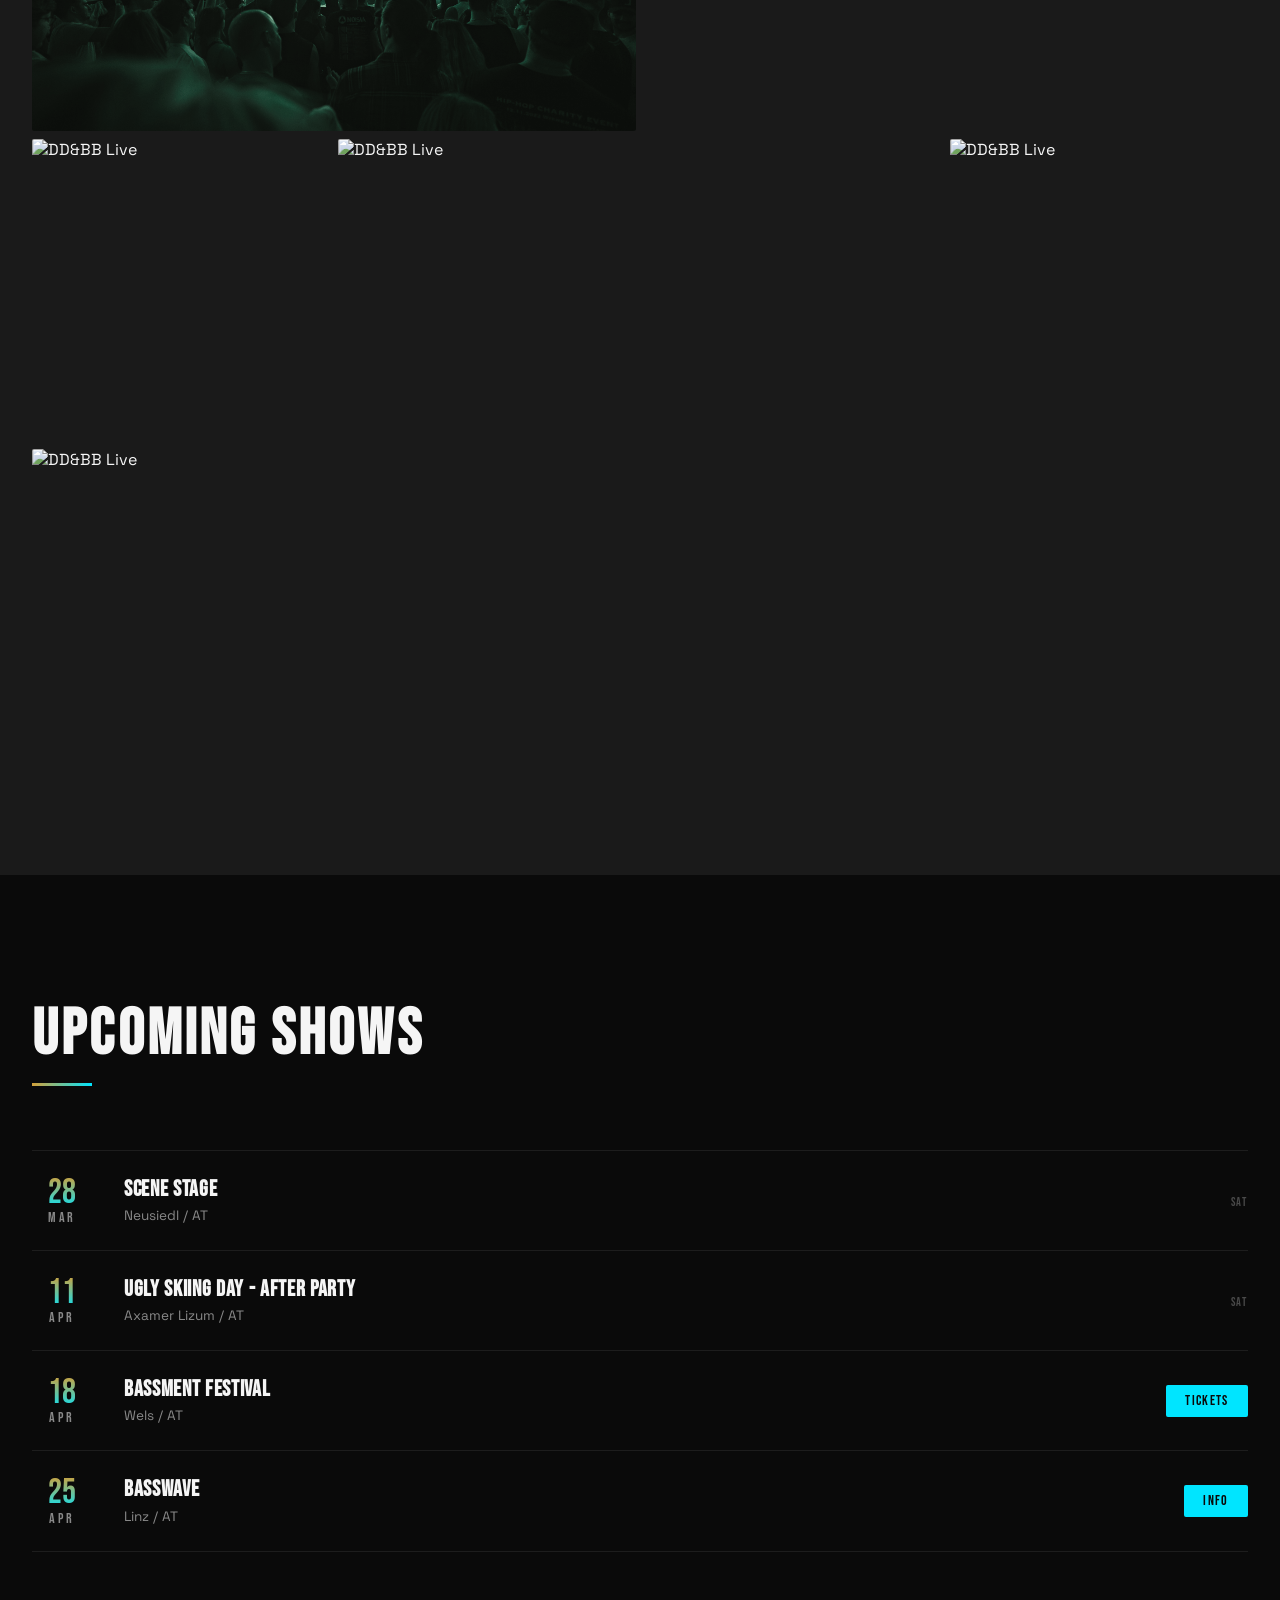
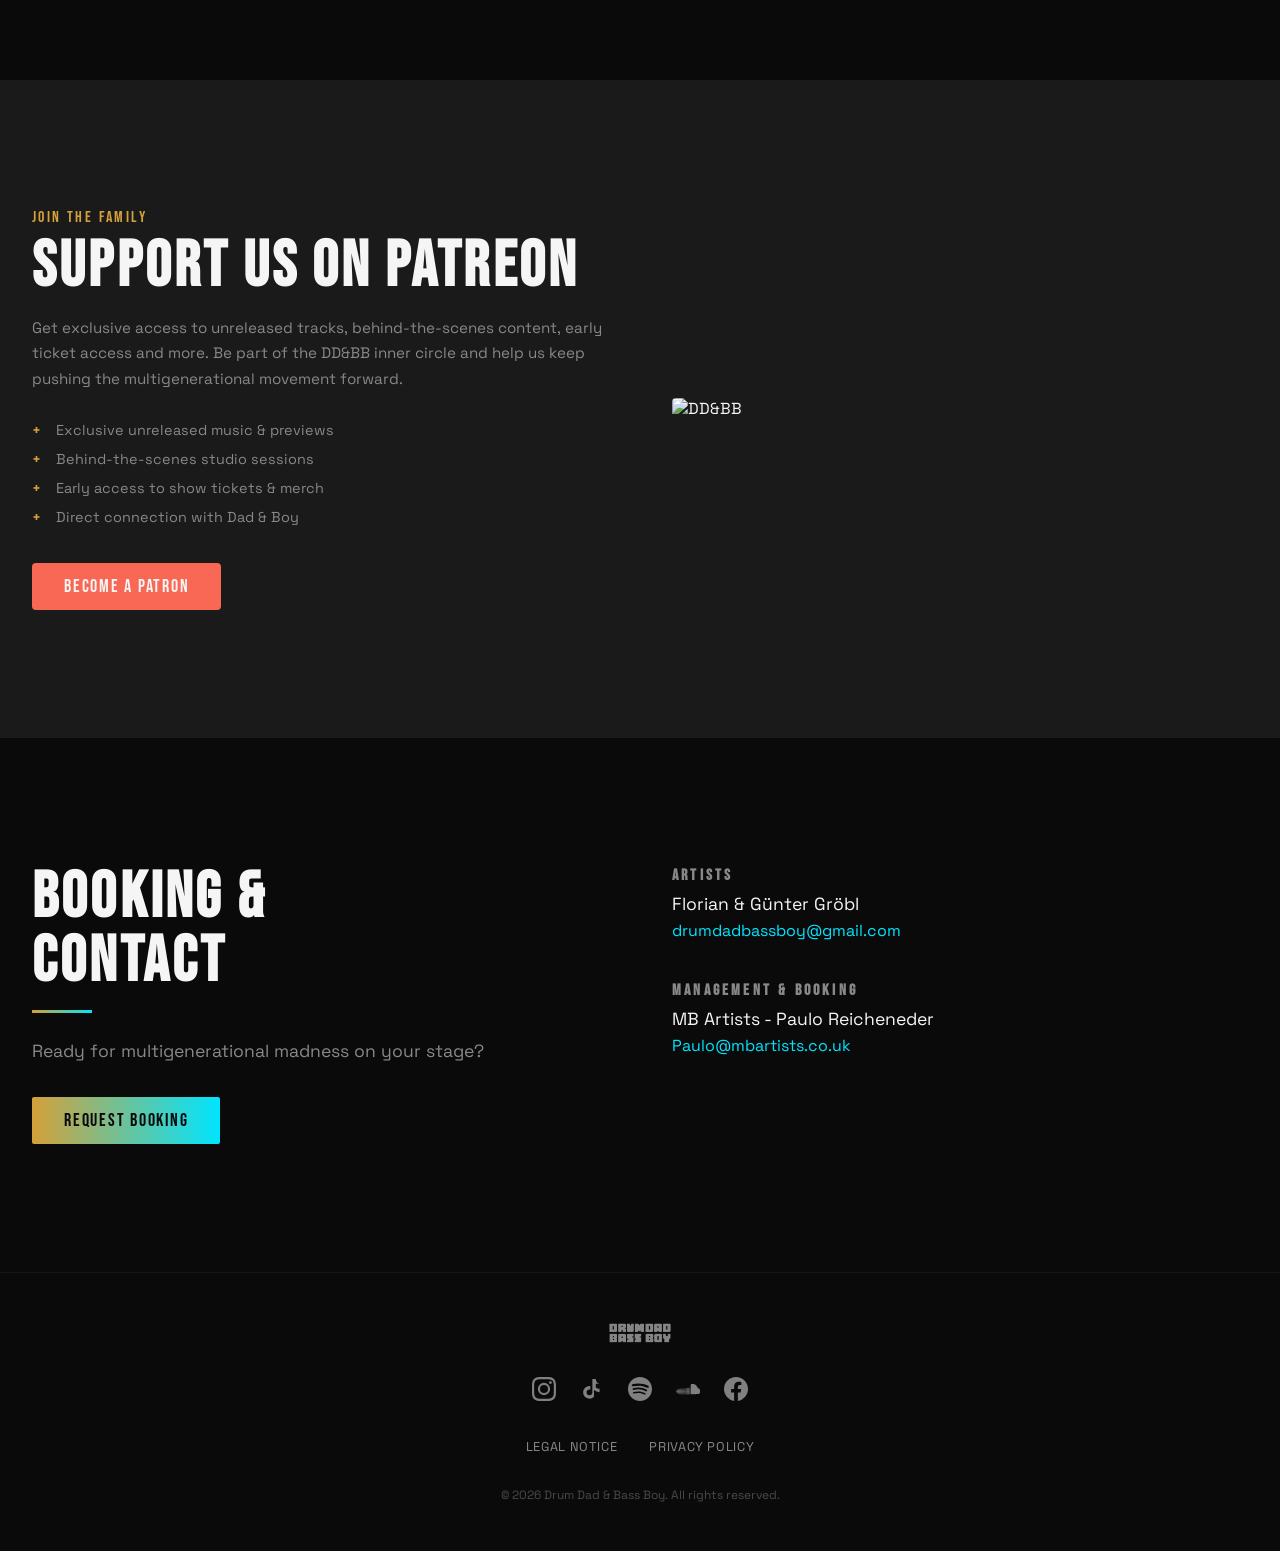
==== commit d8632c61: "Add birth years: Günter *1966, Florian *2001 Co-Authored-By: Claude Opus 4.6 <noreply@anthropic.com>" ====
--- a/index.html
+++ b/index.html
@@ -124,7 +124,7 @@
                     <div class="gen-card-header">
                         <span class="gen-tag">GEN X</span>
                         <h3>DRUM DAD</h3>
-                        <span class="gen-aka">Günter</span>
+                        <span class="gen-aka">Günter · *1966</span>
                     </div>
                     <div class="gen-card-image">
                         <img src="assets/images/DD-Look-1.png" alt="Drum Dad">
@@ -158,7 +158,7 @@
                     <div class="gen-card-header">
                         <span class="gen-tag">GEN Z</span>
                         <h3>BASS BOY</h3>
-                        <span class="gen-aka">Florian</span>
+                        <span class="gen-aka">Florian · *2001</span>
                     </div>
                     <div class="gen-card-image">
                         <img src="assets/images/BB-Look-1.png" alt="Bass Boy">
